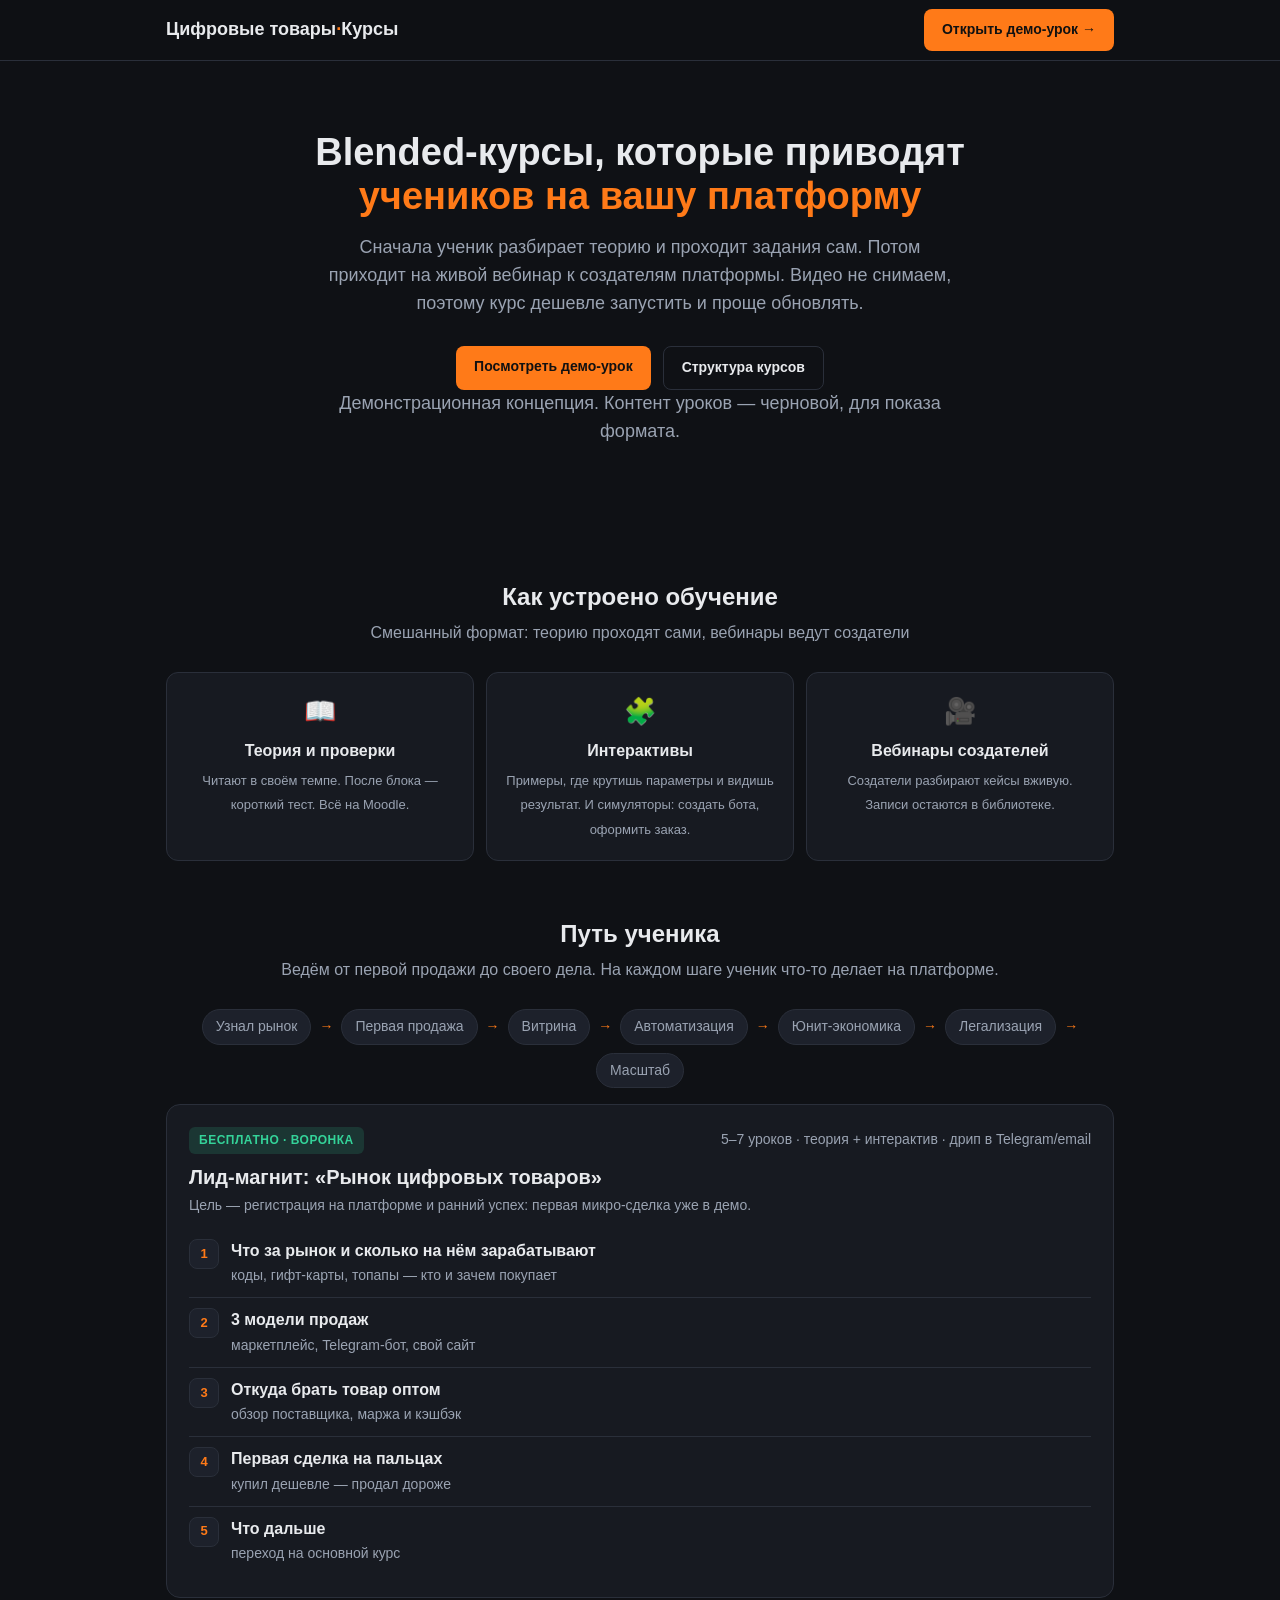
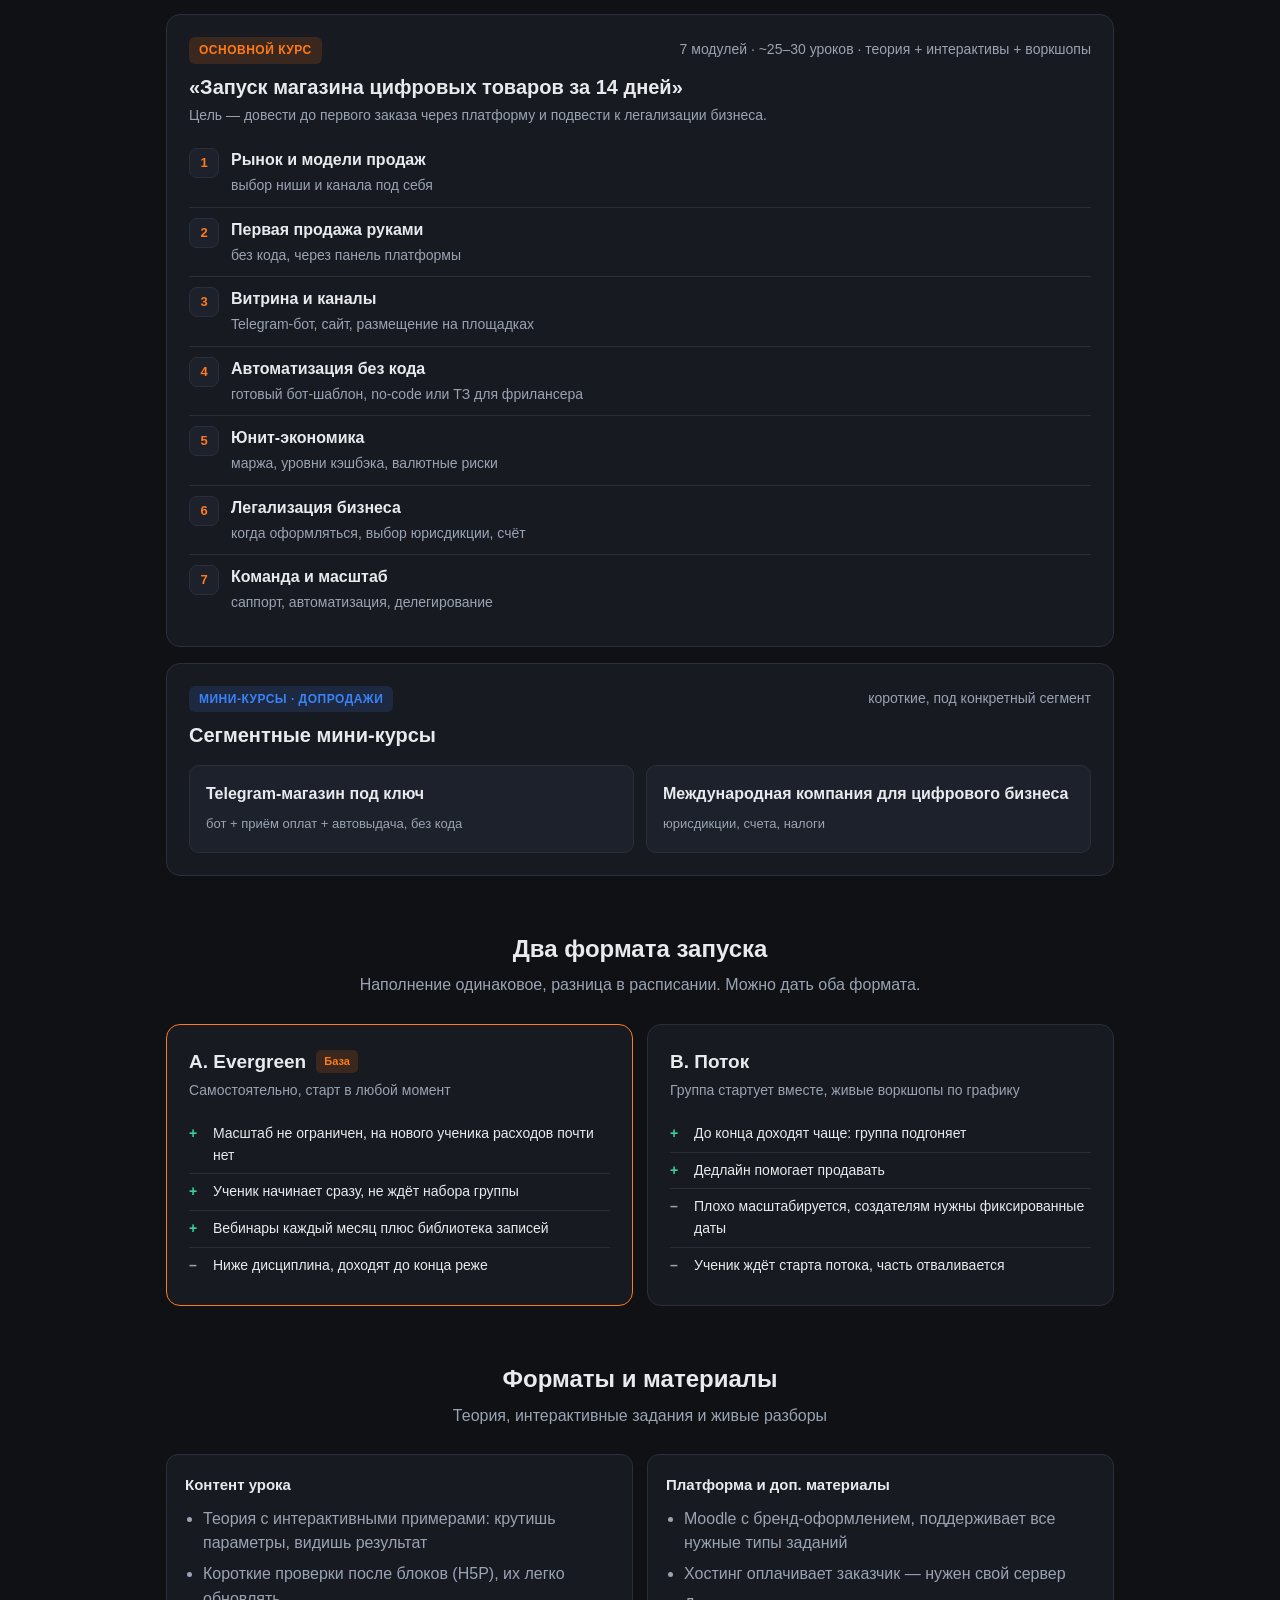
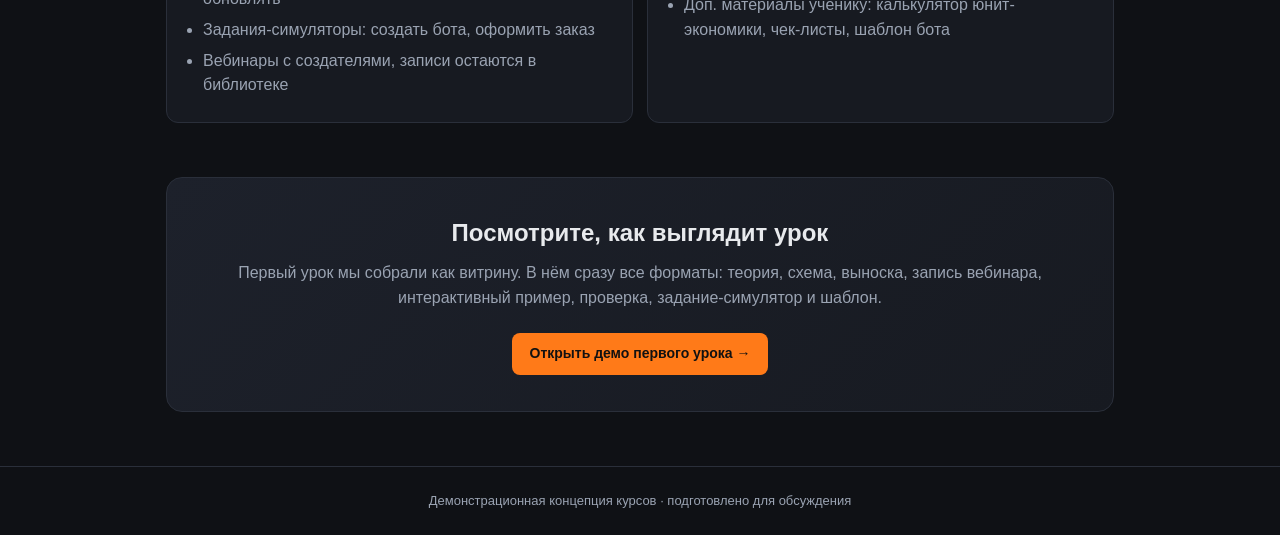
==== index.html @ 1af7d02c "Правки лендинга: вебинары мн.ч., Moodle бренд+типы заданий+хостинг, доп. материалы Co-Authored-By: C" ====
<!DOCTYPE html>
<html lang="ru">
<head>
<meta charset="UTF-8">
<meta name="viewport" content="width=device-width, initial-scale=1.0">
<title>Курсы по продаже цифровых товаров — концепция</title>
<style>
  :root{
    --bg:#0f1115; --card:#171a21; --card2:#1d212b; --line:#2a2f3a;
    --txt:#e8eaed; --muted:#9aa3b2; --accent:#ff7a18; --accent2:#3b82f6; --ok:#34d399;
  }
  *{box-sizing:border-box}
  body{margin:0;background:var(--bg);color:var(--txt);
    font:16px/1.55 -apple-system,Segoe UI,Roboto,Arial,sans-serif}
  a{color:inherit;text-decoration:none}
  .wrap{max-width:980px;margin:0 auto;padding:0 16px}

  header{position:sticky;top:0;background:rgba(15,17,21,.85);backdrop-filter:blur(8px);
    border-bottom:1px solid var(--line);z-index:10}
  .nav{display:flex;align-items:center;justify-content:space-between;height:60px}
  .logo{font-weight:800;font-size:18px}
  .logo b{color:var(--accent)}
  .btn{background:var(--accent);color:#111;font-weight:700;padding:10px 18px;border-radius:8px;
    font-size:14px;display:inline-block;transition:.15s;cursor:pointer;border:none}
  .btn:hover{filter:brightness(1.08)}
  .btn-ghost{background:transparent;border:1px solid var(--line);color:var(--txt)}

  .hero{padding:70px 0 50px;text-align:center}
  .hero h1{font-size:38px;line-height:1.15;margin:0 0 16px}
  .hero h1 span{color:var(--accent)}
  .hero p{color:var(--muted);font-size:18px;max-width:640px;margin:0 auto 28px}
  .hero .cta{display:flex;gap:12px;justify-content:center;flex-wrap:wrap}
  .demo-note{margin-top:18px;color:var(--muted);font-size:13px}

  h2{font-size:24px;margin:54px 0 6px;text-align:center}
  .sub{color:var(--muted);text-align:center;margin:0 0 26px}

  .blended{display:grid;grid-template-columns:repeat(3,1fr);gap:12px;margin-top:10px}
  .bstep{background:var(--card);border:1px solid var(--line);border-radius:12px;padding:18px;text-align:center}
  .bstep .ic{font-size:26px}
  .bstep b{display:block;margin:8px 0 4px}
  .bstep span{color:var(--muted);font-size:13px}
  .bstep .ar{color:var(--accent);font-size:20px}

  .flow{display:flex;flex-wrap:wrap;gap:8px;align-items:center;justify-content:center;color:var(--muted);font-size:14px;margin-bottom:8px}
  .flow span{background:var(--card2);border:1px solid var(--line);border-radius:20px;padding:6px 13px}
  .flow .arr{background:none;border:none;color:var(--accent);padding:0}

  .lvl{background:var(--card);border:1px solid var(--line);border-radius:14px;padding:22px;margin:16px 0}
  .lvl-head{display:flex;flex-wrap:wrap;gap:10px;align-items:baseline;justify-content:space-between}
  .tag{font-size:12px;font-weight:700;letter-spacing:.5px;text-transform:uppercase;padding:4px 10px;border-radius:6px}
  .t-free{background:rgba(52,211,153,.15);color:var(--ok)}
  .t-core{background:rgba(255,122,24,.15);color:var(--accent)}
  .t-seg{background:rgba(59,130,246,.15);color:var(--accent2)}
  .lvl h3{margin:8px 0 2px;font-size:20px}
  .goal{color:var(--muted);font-size:14px;margin:0}
  ol.mods{margin:12px 0 0;padding-left:0;counter-reset:m;list-style:none}
  ol.mods li{counter-increment:m;position:relative;padding:10px 0 10px 42px;border-top:1px solid var(--line)}
  ol.mods li:first-child{border-top:none}
  ol.mods li::before{content:counter(m);position:absolute;left:0;top:10px;width:28px;height:28px;border-radius:8px;
    background:var(--card2);border:1px solid var(--line);display:flex;align-items:center;justify-content:center;
    font-size:13px;font-weight:700;color:var(--accent)}
  .mtitle{font-weight:600}
  .mnote{color:var(--muted);font-size:14px;display:block;margin-top:2px}
  .seg-grid{display:grid;grid-template-columns:repeat(auto-fit,minmax(240px,1fr));gap:12px;margin-top:14px}
  .seg{background:var(--card2);border:1px solid var(--line);border-radius:10px;padding:16px}
  .seg b{display:block;margin-bottom:4px}
  .seg span{color:var(--muted);font-size:13px}

  /* programs A/B */
  .progs{display:grid;grid-template-columns:1fr 1fr;gap:14px}
  .prog-card{background:var(--card);border:1px solid var(--line);border-radius:14px;padding:22px}
  .prog-card.reco{border-color:var(--accent)}
  .prog-card .ph{display:flex;align-items:center;gap:10px;margin-bottom:4px}
  .prog-card h3{margin:0;font-size:19px}
  .reco-badge{font-size:11px;font-weight:700;background:rgba(255,122,24,.15);color:var(--accent);padding:3px 8px;border-radius:5px}
  .prog-card .tagline{color:var(--muted);font-size:14px;margin:2px 0 14px}
  .pl{margin:0;padding:0;list-style:none}
  .pl li{padding:7px 0 7px 24px;position:relative;font-size:14px;border-top:1px solid var(--line)}
  .pl li:first-child{border-top:none}
  .pl li.plus::before{content:"+";position:absolute;left:0;color:var(--ok);font-weight:700}
  .pl li.minus::before{content:"–";position:absolute;left:0;color:var(--muted);font-weight:700}

  .two{display:grid;grid-template-columns:1fr 1fr;gap:14px;margin-top:6px}
  .box{background:var(--card);border:1px solid var(--line);border-radius:12px;padding:18px}
  .box h4{margin:0 0 10px;font-size:15px}
  .box ul{margin:0;padding-left:18px;color:var(--muted)}
  .box li{margin:6px 0}

  .cta-band{background:linear-gradient(135deg,#1d212b,#171a21);border:1px solid var(--line);
    border-radius:16px;padding:36px;text-align:center;margin:54px 0}
  .cta-band h2{margin:0 0 10px}
  .cta-band p{color:var(--muted);margin:0 0 22px}

  footer{border-top:1px solid var(--line);color:var(--muted);font-size:13px;text-align:center;padding:24px 0;margin-top:40px}
  @media(max-width:680px){.two,.progs,.blended{grid-template-columns:1fr}.hero h1{font-size:30px}}
</style>
</head>
<body>

<header>
  <div class="wrap nav">
    <div class="logo">Цифровые товары<b>·</b>Курсы</div>
    <a class="btn" href="course.html">Открыть демо-урок →</a>
  </div>
</header>

<div class="wrap">

  <section class="hero">
    <h1>Blended-курсы, которые приводят<br><span>учеников на вашу платформу</span></h1>
    <p>Сначала ученик разбирает теорию и проходит задания сам. Потом приходит на живой вебинар
       к создателям платформы. Видео не снимаем, поэтому курс дешевле запустить и проще обновлять.</p>
    <div class="cta">
      <a class="btn" href="course.html">Посмотреть демо-урок</a>
      <a class="btn btn-ghost" href="#structure">Структура курсов</a>
    </div>
    <p class="demo-note">Демонстрационная концепция. Контент уроков — черновой, для показа формата.</p>
  </section>

  <h2>Как устроено обучение</h2>
  <p class="sub">Смешанный формат: теорию проходят сами, вебинары ведут создатели</p>
  <div class="blended">
    <div class="bstep"><div class="ic">📖</div><b>Теория и проверки</b><span>Читают в своём темпе. После блока — короткий тест. Всё на Moodle.</span></div>
    <div class="bstep"><div class="ic">🧩</div><b>Интерактивы</b><span>Примеры, где крутишь параметры и видишь результат. И симуляторы: создать бота, оформить заказ.</span></div>
    <div class="bstep"><div class="ic">🎥</div><b>Вебинары создателей</b><span>Создатели разбирают кейсы вживую. Записи остаются в библиотеке.</span></div>
  </div>

  <h2 id="structure">Путь ученика</h2>
  <p class="sub">Ведём от первой продажи до своего дела. На каждом шаге ученик что-то делает на платформе.</p>
  <div class="flow">
    <span>Узнал рынок</span><span class="arr">→</span>
    <span>Первая продажа</span><span class="arr">→</span>
    <span>Витрина</span><span class="arr">→</span>
    <span>Автоматизация</span><span class="arr">→</span>
    <span>Юнит-экономика</span><span class="arr">→</span>
    <span>Легализация</span><span class="arr">→</span>
    <span>Масштаб</span>
  </div>

  <!-- LEVEL 0 -->
  <div class="lvl">
    <div class="lvl-head">
      <span class="tag t-free">Бесплатно · воронка</span>
      <span class="goal">5–7 уроков · теория + интерактив · дрип в Telegram/email</span>
    </div>
    <h3>Лид-магнит: «Рынок цифровых товаров»</h3>
    <p class="goal">Цель — регистрация на платформе и ранний успех: первая микро-сделка уже в демо.</p>
    <ol class="mods">
      <li><span class="mtitle">Что за рынок и сколько на нём зарабатывают</span><span class="mnote">коды, гифт-карты, топапы — кто и зачем покупает</span></li>
      <li><span class="mtitle">3 модели продаж</span><span class="mnote">маркетплейс, Telegram-бот, свой сайт</span></li>
      <li><span class="mtitle">Откуда брать товар оптом</span><span class="mnote">обзор поставщика, маржа и кэшбэк</span></li>
      <li><span class="mtitle">Первая сделка на пальцах</span><span class="mnote">купил дешевле — продал дороже</span></li>
      <li><span class="mtitle">Что дальше</span><span class="mnote">переход на основной курс</span></li>
    </ol>
  </div>

  <!-- LEVEL 1 -->
  <div class="lvl">
    <div class="lvl-head">
      <span class="tag t-core">Основной курс</span>
      <span class="goal">7 модулей · ~25–30 уроков · теория + интерактивы + воркшопы</span>
    </div>
    <h3>«Запуск магазина цифровых товаров за 14 дней»</h3>
    <p class="goal">Цель — довести до первого заказа через платформу и подвести к легализации бизнеса.</p>
    <ol class="mods">
      <li><span class="mtitle">Рынок и модели продаж</span><span class="mnote">выбор ниши и канала под себя</span></li>
      <li><span class="mtitle">Первая продажа руками</span><span class="mnote">без кода, через панель платформы</span></li>
      <li><span class="mtitle">Витрина и каналы</span><span class="mnote">Telegram-бот, сайт, размещение на площадках</span></li>
      <li><span class="mtitle">Автоматизация без кода</span><span class="mnote">готовый бот-шаблон, no-code или ТЗ для фрилансера</span></li>
      <li><span class="mtitle">Юнит-экономика</span><span class="mnote">маржа, уровни кэшбэка, валютные риски</span></li>
      <li><span class="mtitle">Легализация бизнеса</span><span class="mnote">когда оформляться, выбор юрисдикции, счёт</span></li>
      <li><span class="mtitle">Команда и масштаб</span><span class="mnote">саппорт, автоматизация, делегирование</span></li>
    </ol>
  </div>

  <!-- LEVEL 2 -->
  <div class="lvl">
    <div class="lvl-head">
      <span class="tag t-seg">Мини-курсы · допродажи</span>
      <span class="goal">короткие, под конкретный сегмент</span>
    </div>
    <h3>Сегментные мини-курсы</h3>
    <div class="seg-grid">
      <div class="seg"><b>Telegram-магазин под ключ</b><span>бот + приём оплат + автовыдача, без кода</span></div>
      <div class="seg"><b>Международная компания для цифрового бизнеса</b><span>юрисдикции, счета, налоги</span></div>
    </div>
  </div>

  <!-- PROGRAMS A/B -->
  <h2>Два формата запуска</h2>
  <p class="sub">Наполнение одинаковое, разница в расписании. Можно дать оба формата.</p>
  <div class="progs">
    <div class="prog-card reco">
      <div class="ph"><h3>A. Evergreen</h3><span class="reco-badge">База</span></div>
      <p class="tagline">Самостоятельно, старт в любой момент</p>
      <ul class="pl">
        <li class="plus">Масштаб не ограничен, на нового ученика расходов почти нет</li>
        <li class="plus">Ученик начинает сразу, не ждёт набора группы</li>
        <li class="plus">Вебинары каждый месяц плюс библиотека записей</li>
        <li class="minus">Ниже дисциплина, доходят до конца реже</li>
      </ul>
    </div>
    <div class="prog-card">
      <div class="ph"><h3>B. Поток</h3></div>
      <p class="tagline">Группа стартует вместе, живые воркшопы по графику</p>
      <ul class="pl">
        <li class="plus">До конца доходят чаще: группа подгоняет</li>
        <li class="plus">Дедлайн помогает продавать</li>
        <li class="minus">Плохо масштабируется, создателям нужны фиксированные даты</li>
        <li class="minus">Ученик ждёт старта потока, часть отваливается</li>
      </ul>
    </div>
  </div>

  <h2>Форматы и материалы</h2>
  <p class="sub">Теория, интерактивные задания и живые разборы</p>
  <div class="two">
    <div class="box">
      <h4>Контент урока</h4>
      <ul>
        <li>Теория с интерактивными примерами: крутишь параметры, видишь результат</li>
        <li>Короткие проверки после блоков (H5P), их легко обновлять</li>
        <li>Задания-симуляторы: создать бота, оформить заказ</li>
        <li>Вебинары с создателями, записи остаются в библиотеке</li>
      </ul>
    </div>
    <div class="box">
      <h4>Платформа и доп. материалы</h4>
      <ul>
        <li>Moodle с бренд-оформлением, поддерживает все нужные типы заданий</li>
        <li>Хостинг оплачивает заказчик — нужен свой сервер</li>
        <li>Доп. материалы ученику: калькулятор юнит-экономики, чек-листы, шаблон бота</li>
      </ul>
    </div>
  </div>

  <div class="cta-band">
    <h2>Посмотрите, как выглядит урок</h2>
    <p>Первый урок мы собрали как витрину. В нём сразу все форматы: теория, схема, выноска,
       запись вебинара, интерактивный пример, проверка, задание-симулятор и шаблон.</p>
    <a class="btn" href="course.html">Открыть демо первого урока →</a>
  </div>

</div>

<footer>
  Демонстрационная концепция курсов · подготовлено для обсуждения
</footer>

</body>
</html>
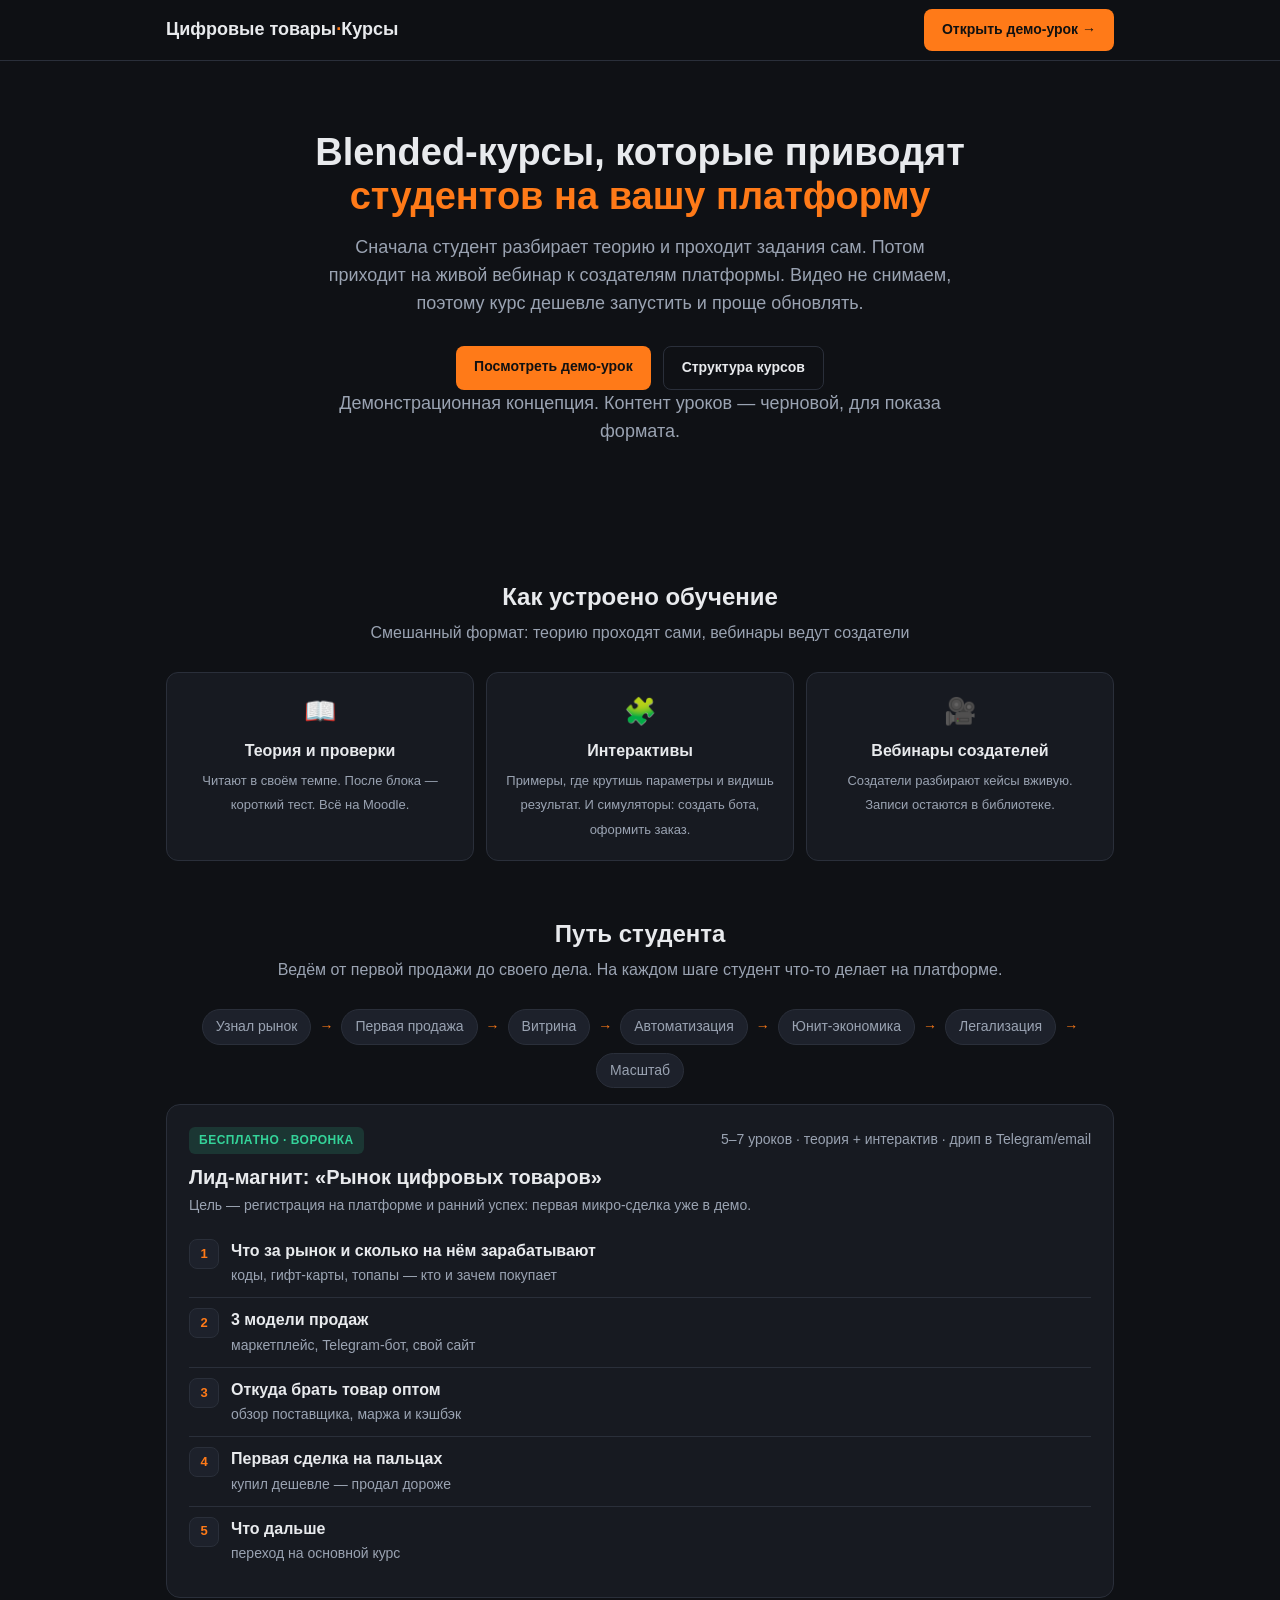
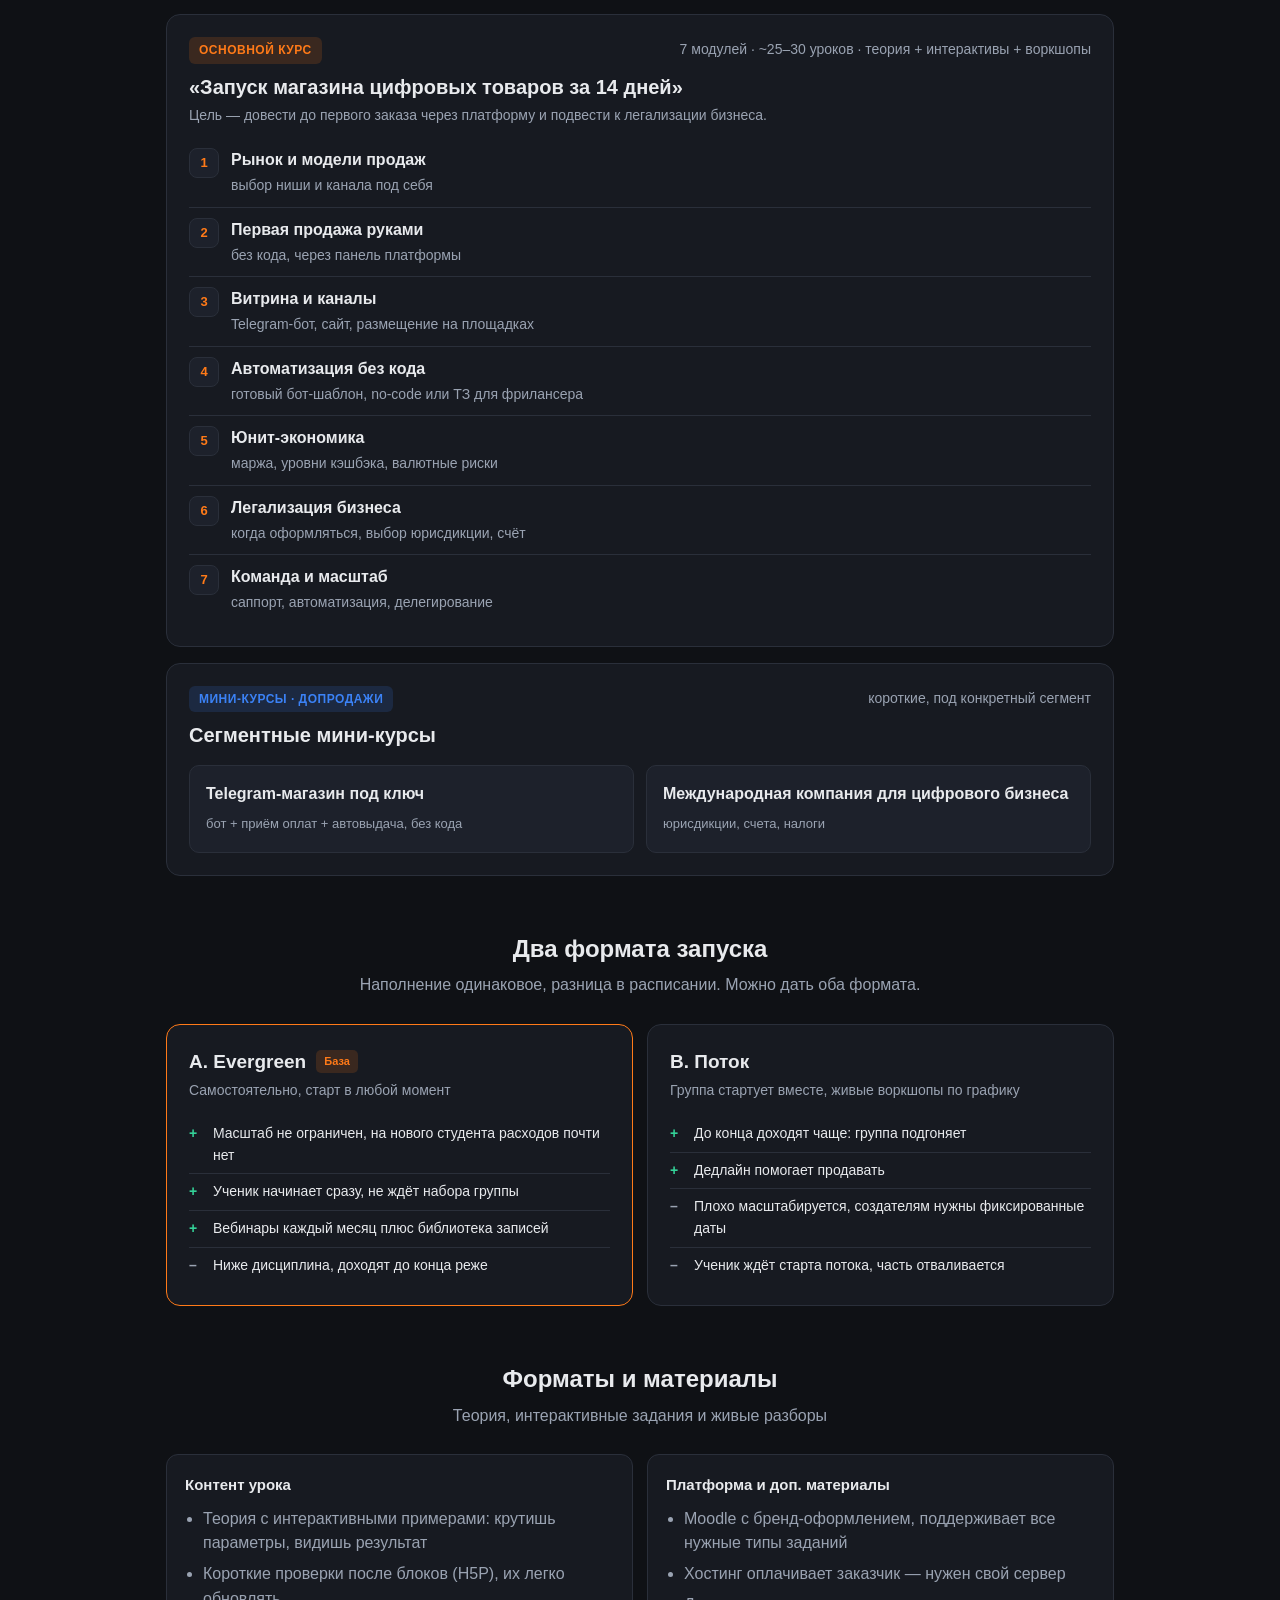
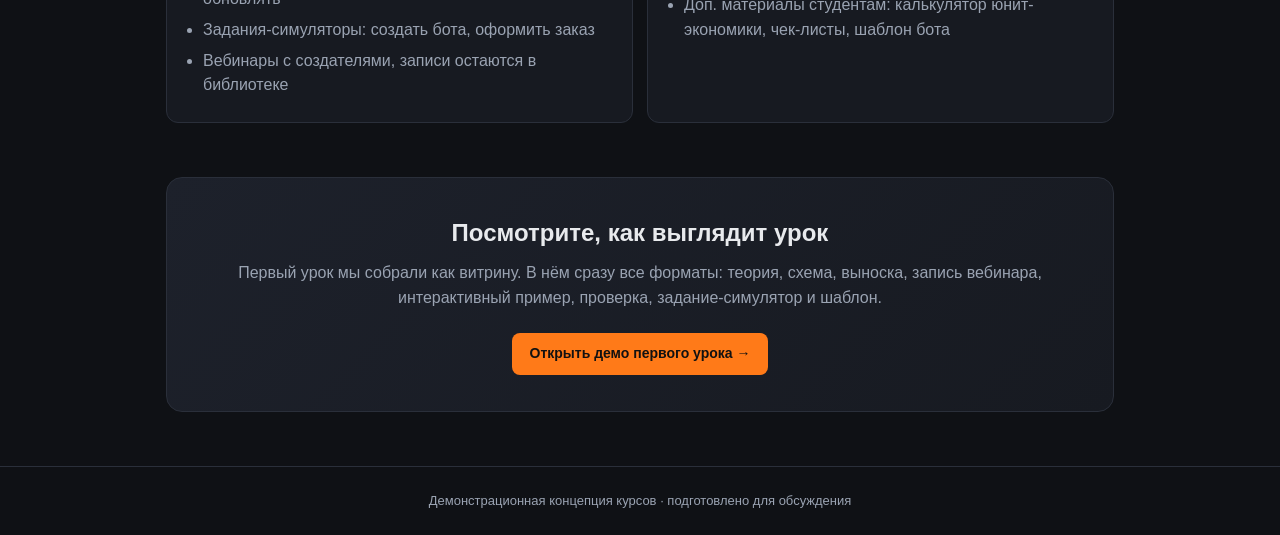
==== commit 2164f006: "Заменил ученик на студент во всех текстах демо Co-Authored-By: Claude Fable 5 <noreply@anthropic.com" ====
--- a/index.html
+++ b/index.html
@@ -108,8 +108,8 @@
 <div class="wrap">
 
   <section class="hero">
-    <h1>Blended-курсы, которые приводят<br><span>учеников на вашу платформу</span></h1>
-    <p>Сначала ученик разбирает теорию и проходит задания сам. Потом приходит на живой вебинар
+    <h1>Blended-курсы, которые приводят<br><span>студентов на вашу платформу</span></h1>
+    <p>Сначала студент разбирает теорию и проходит задания сам. Потом приходит на живой вебинар
        к создателям платформы. Видео не снимаем, поэтому курс дешевле запустить и проще обновлять.</p>
     <div class="cta">
       <a class="btn" href="course.html">Посмотреть демо-урок</a>
@@ -126,8 +126,8 @@
     <div class="bstep"><div class="ic">🎥</div><b>Вебинары создателей</b><span>Создатели разбирают кейсы вживую. Записи остаются в библиотеке.</span></div>
   </div>
 
-  <h2 id="structure">Путь ученика</h2>
-  <p class="sub">Ведём от первой продажи до своего дела. На каждом шаге ученик что-то делает на платформе.</p>
+  <h2 id="structure">Путь студента</h2>
+  <p class="sub">Ведём от первой продажи до своего дела. На каждом шаге студент что-то делает на платформе.</p>
   <div class="flow">
     <span>Узнал рынок</span><span class="arr">→</span>
     <span>Первая продажа</span><span class="arr">→</span>
@@ -195,7 +195,7 @@
       <div class="ph"><h3>A. Evergreen</h3><span class="reco-badge">База</span></div>
       <p class="tagline">Самостоятельно, старт в любой момент</p>
       <ul class="pl">
-        <li class="plus">Масштаб не ограничен, на нового ученика расходов почти нет</li>
+        <li class="plus">Масштаб не ограничен, на нового студента расходов почти нет</li>
         <li class="plus">Ученик начинает сразу, не ждёт набора группы</li>
         <li class="plus">Вебинары каждый месяц плюс библиотека записей</li>
         <li class="minus">Ниже дисциплина, доходят до конца реже</li>
@@ -230,7 +230,7 @@
       <ul>
         <li>Moodle с бренд-оформлением, поддерживает все нужные типы заданий</li>
         <li>Хостинг оплачивает заказчик — нужен свой сервер</li>
-        <li>Доп. материалы ученику: калькулятор юнит-экономики, чек-листы, шаблон бота</li>
+        <li>Доп. материалы студентам: калькулятор юнит-экономики, чек-листы, шаблон бота</li>
       </ul>
     </div>
   </div>
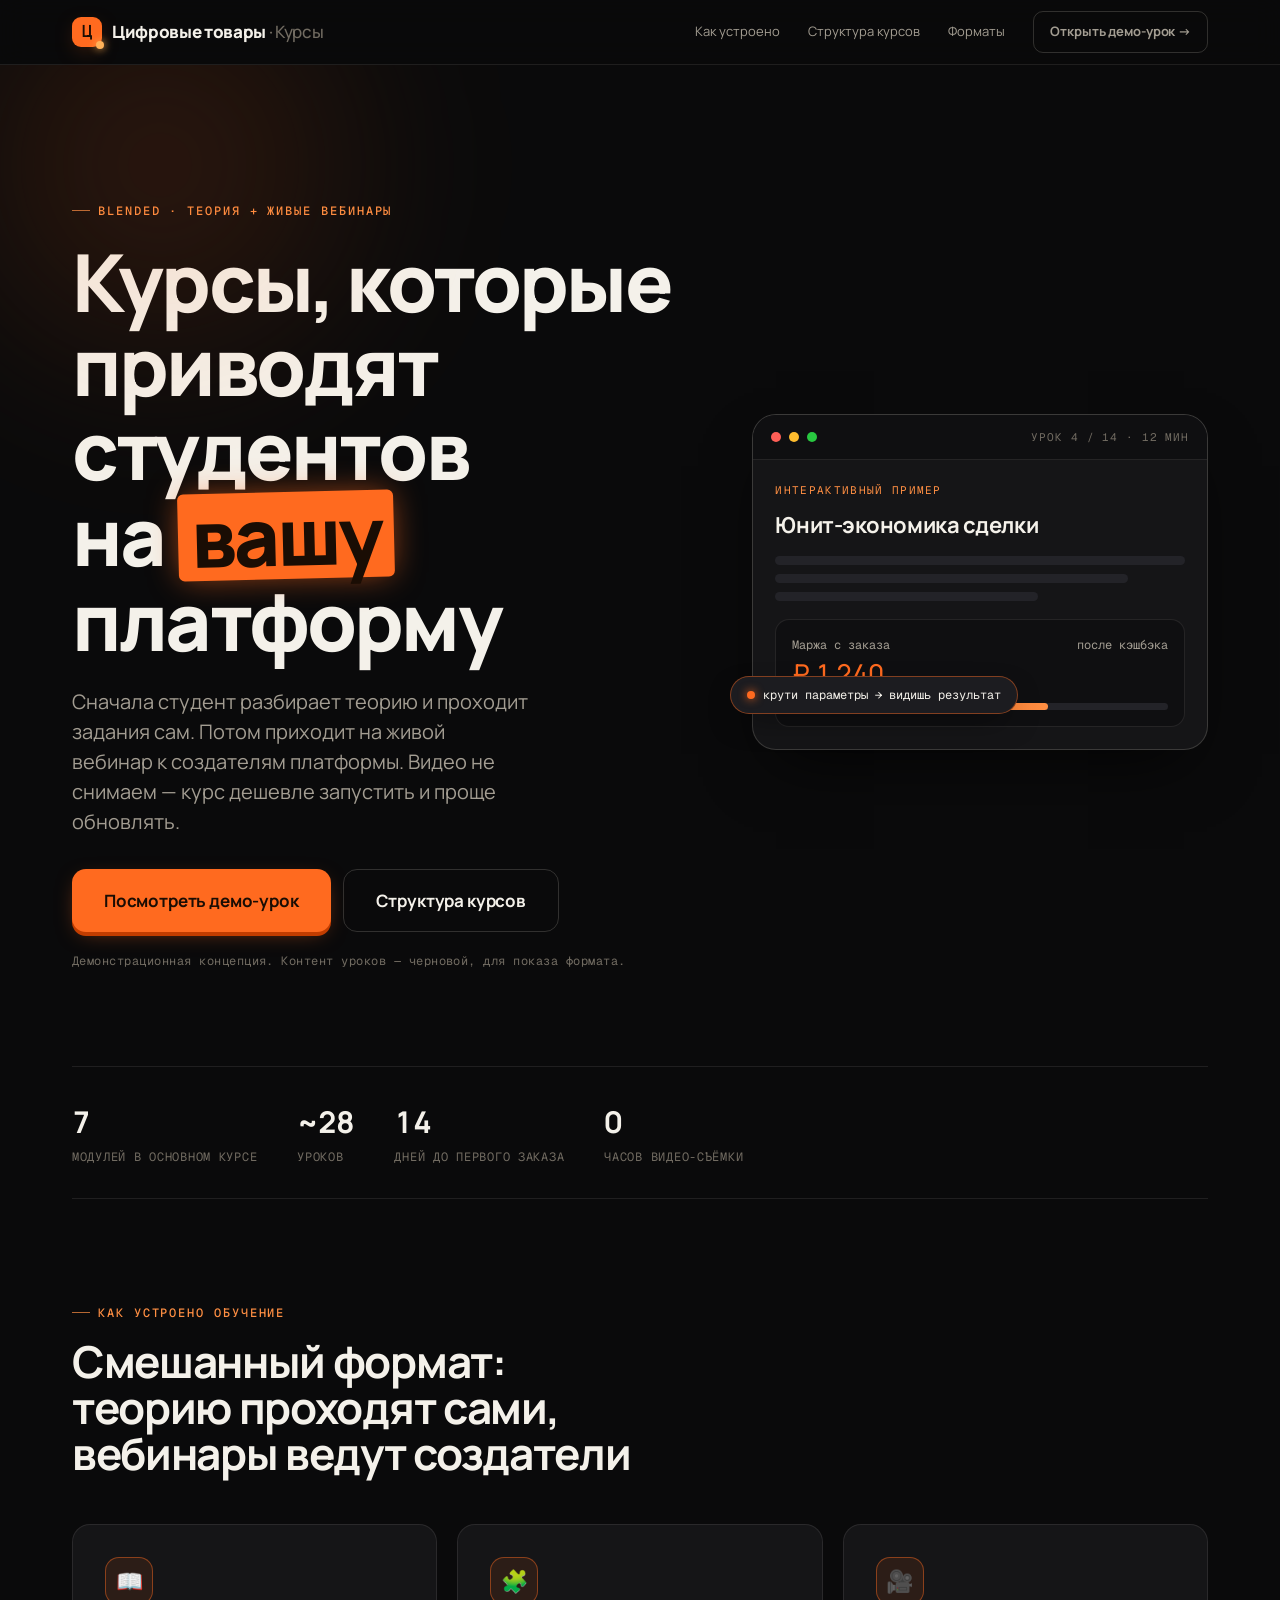
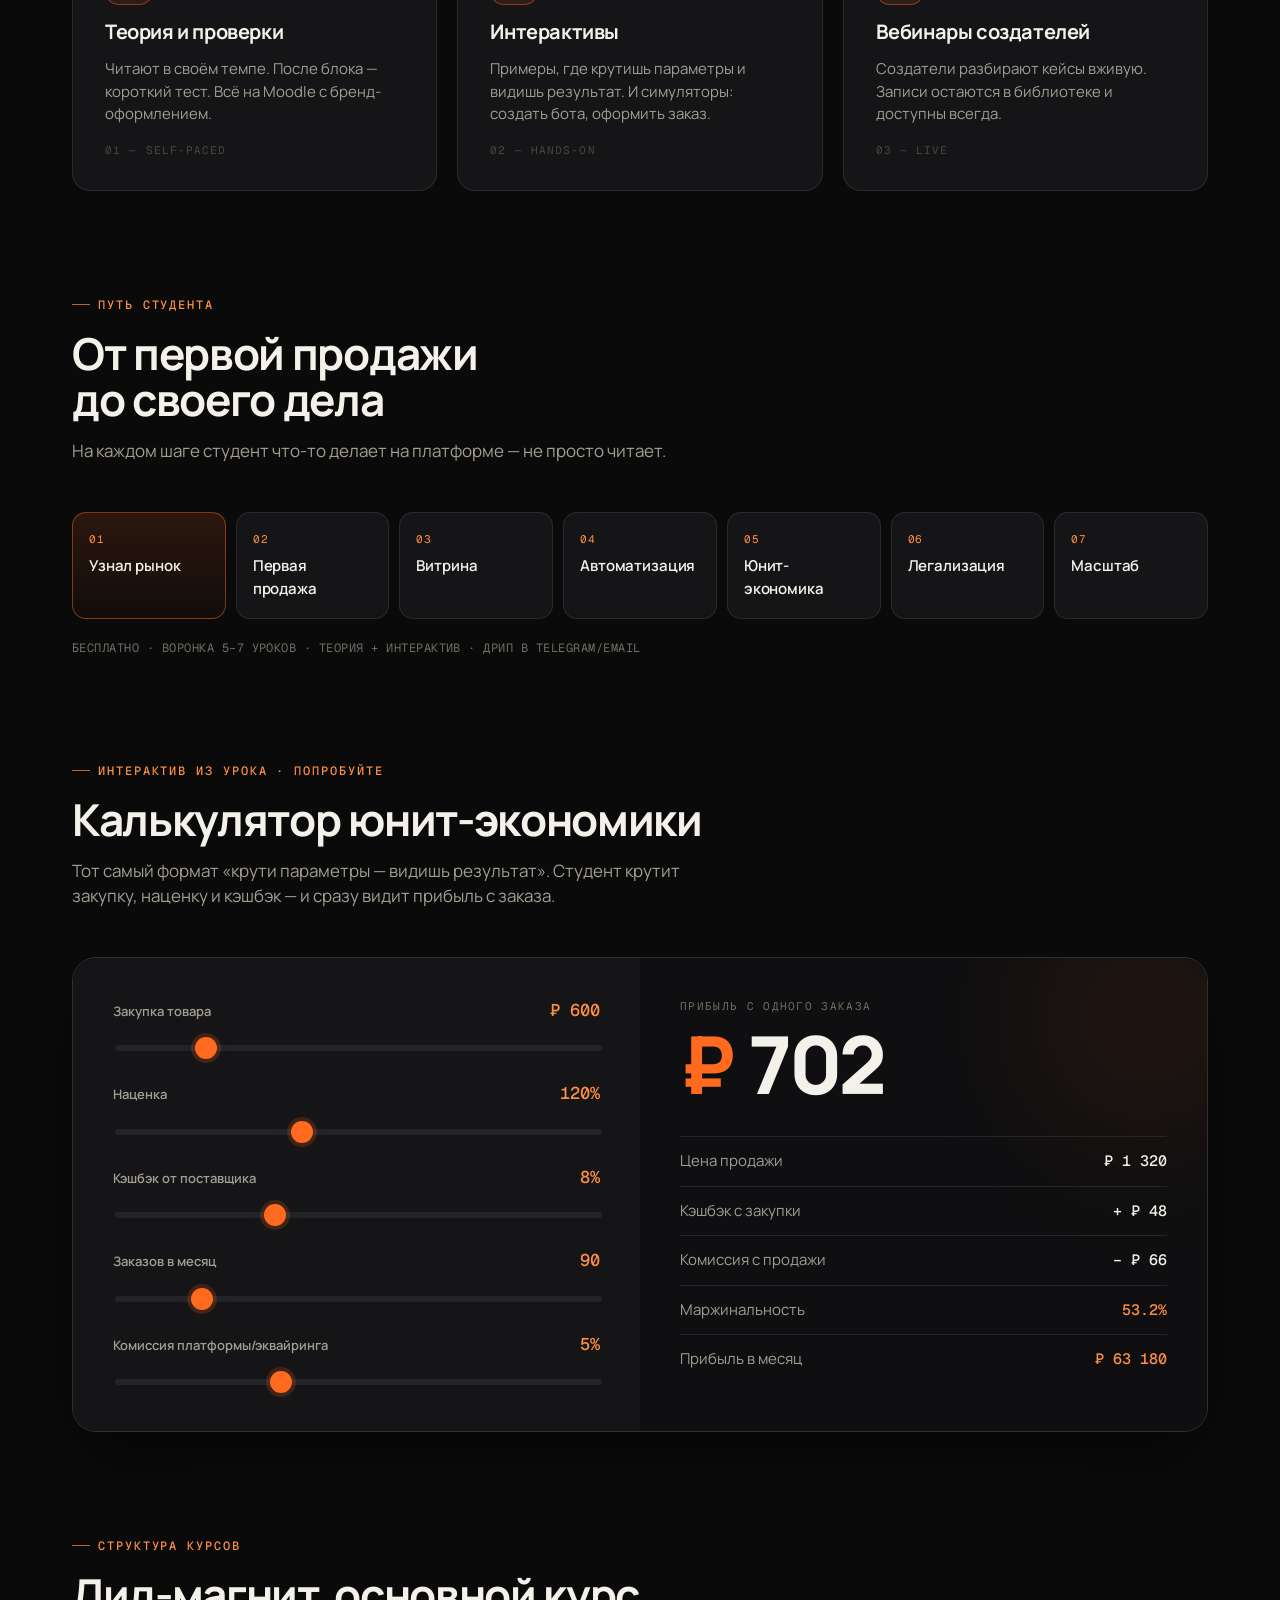
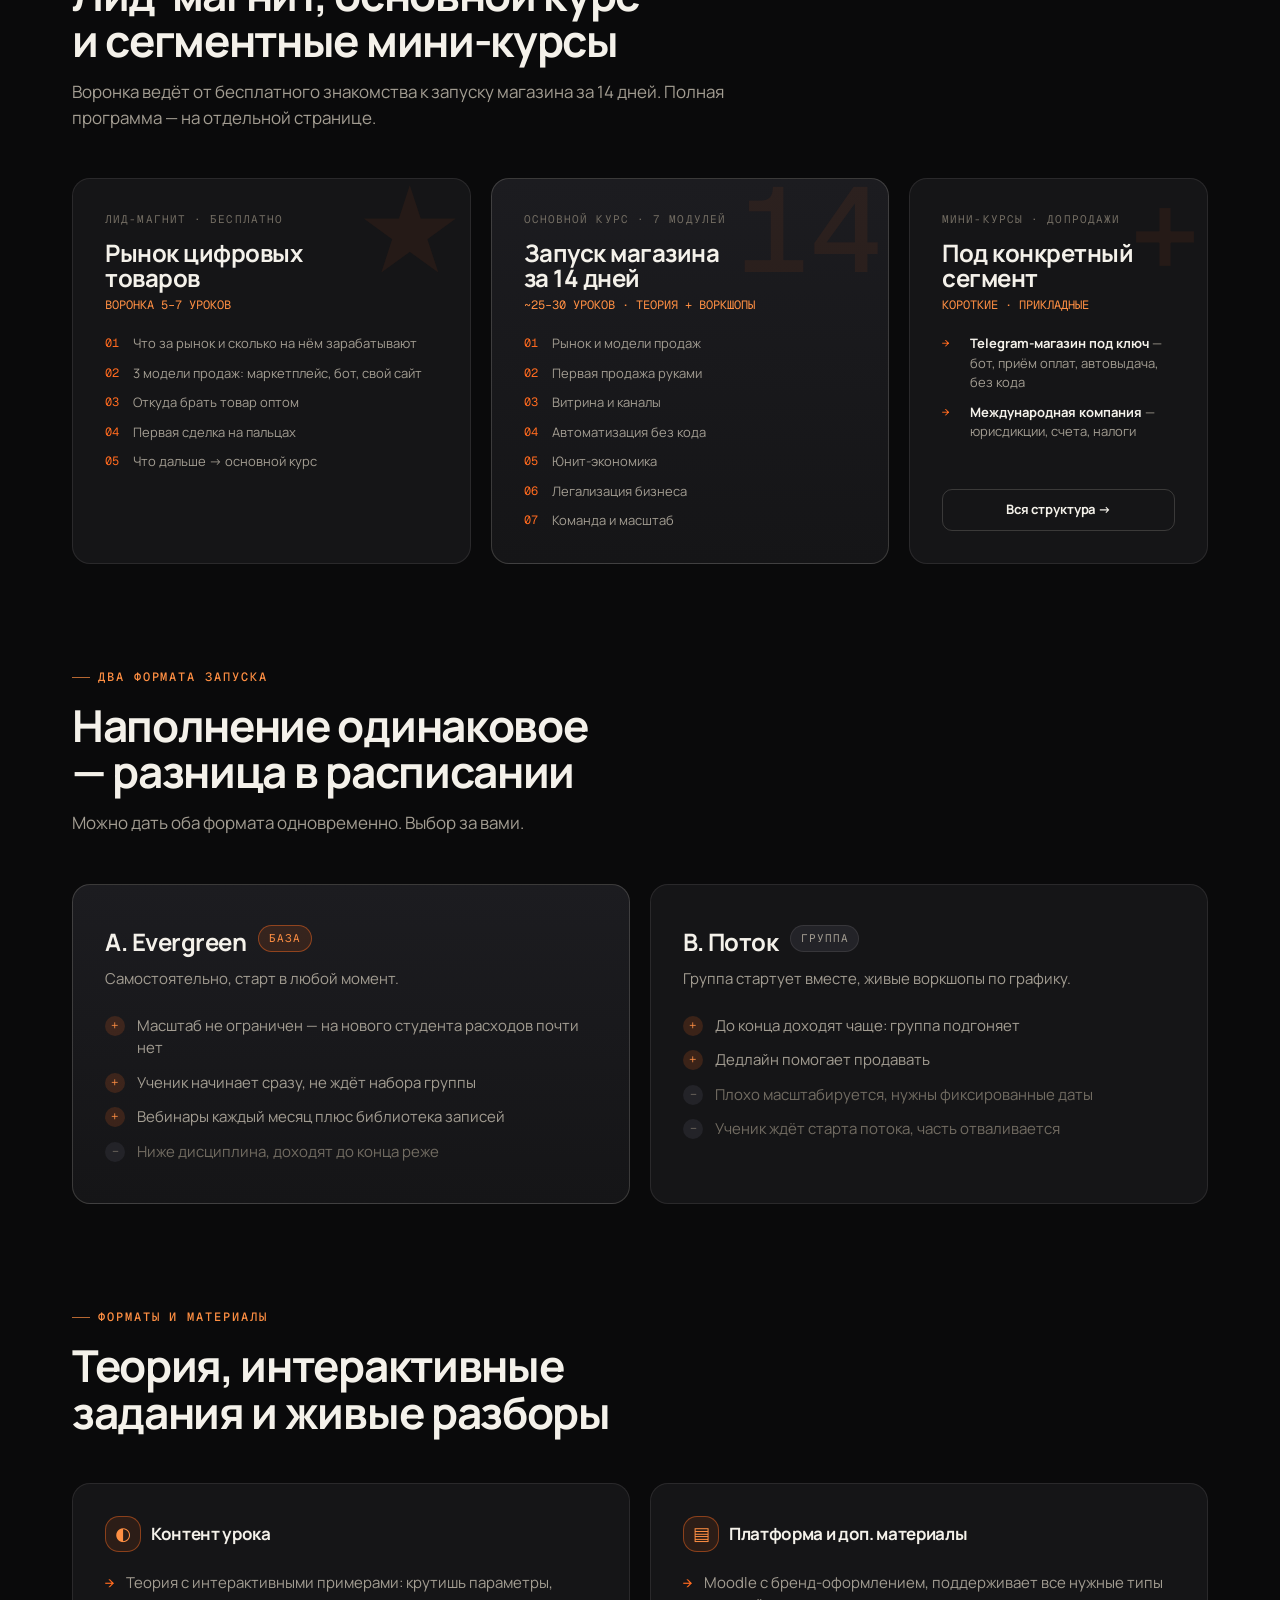
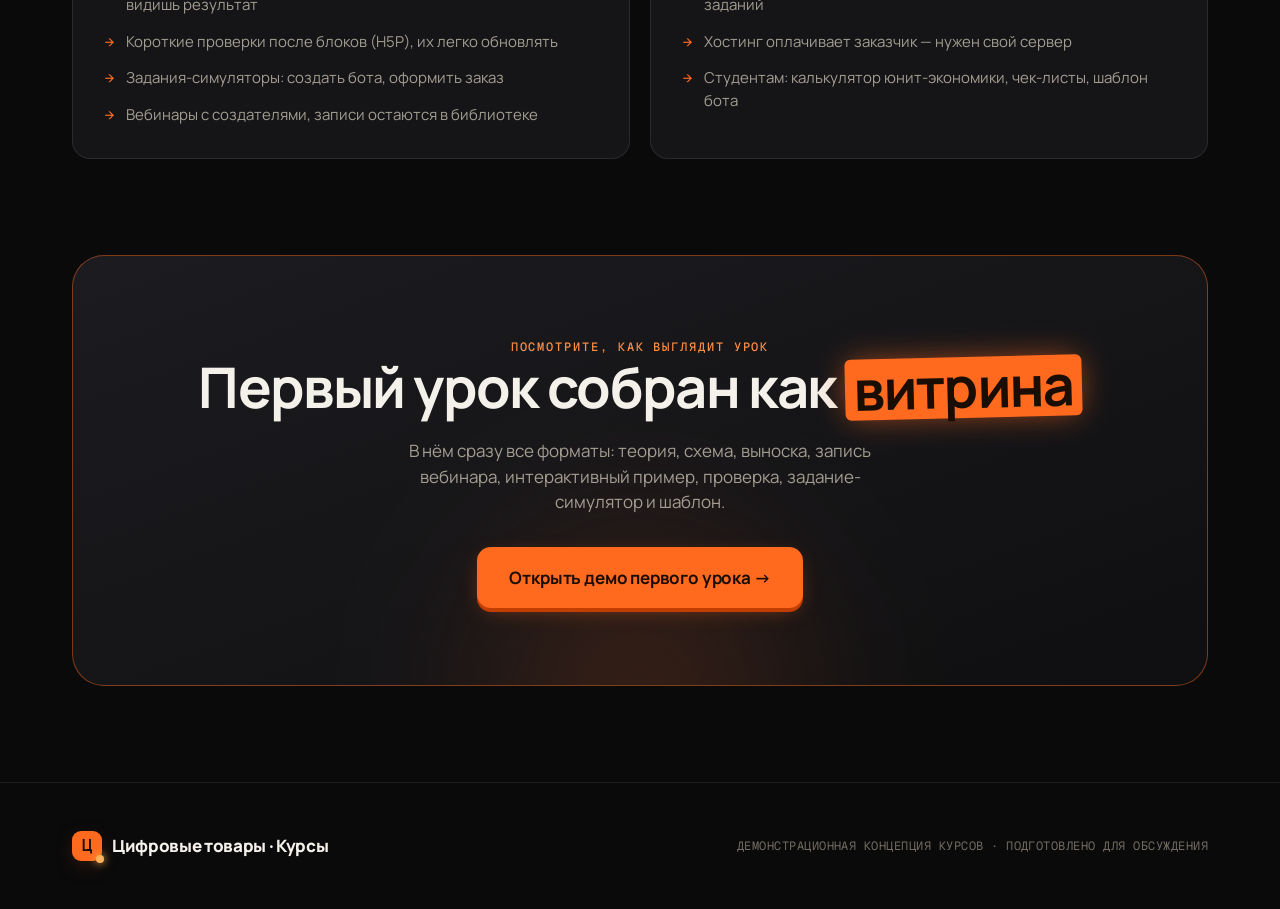
==== commit fa4d5afe: "Применён дизайн-хэндофф OADD: premium dark + orange, theme.css, добавлена structure.html, панель-сим" ====
--- a/index.html
+++ b/index.html
@@ -4,249 +4,532 @@
 <meta charset="UTF-8">
 <meta name="viewport" content="width=device-width, initial-scale=1.0">
 <title>Курсы по продаже цифровых товаров — концепция</title>
+<link rel="preconnect" href="https://fonts.googleapis.com">
+<link rel="preconnect" href="https://fonts.gstatic.com" crossorigin>
+<link href="https://fonts.googleapis.com/css2?family=Manrope:wght@400;500;600;700;800&family=Geist+Mono:wght@400;500&display=swap" rel="stylesheet">
+<link rel="stylesheet" href="theme.css">
 <style>
-  :root{
-    --bg:#0f1115; --card:#171a21; --card2:#1d212b; --line:#2a2f3a;
-    --txt:#e8eaed; --muted:#9aa3b2; --accent:#ff7a18; --accent2:#3b82f6; --ok:#34d399;
-  }
-  *{box-sizing:border-box}
-  body{margin:0;background:var(--bg);color:var(--txt);
-    font:16px/1.55 -apple-system,Segoe UI,Roboto,Arial,sans-serif}
-  a{color:inherit;text-decoration:none}
-  .wrap{max-width:980px;margin:0 auto;padding:0 16px}
-
-  header{position:sticky;top:0;background:rgba(15,17,21,.85);backdrop-filter:blur(8px);
-    border-bottom:1px solid var(--line);z-index:10}
-  .nav{display:flex;align-items:center;justify-content:space-between;height:60px}
-  .logo{font-weight:800;font-size:18px}
-  .logo b{color:var(--accent)}
-  .btn{background:var(--accent);color:#111;font-weight:700;padding:10px 18px;border-radius:8px;
-    font-size:14px;display:inline-block;transition:.15s;cursor:pointer;border:none}
-  .btn:hover{filter:brightness(1.08)}
-  .btn-ghost{background:transparent;border:1px solid var(--line);color:var(--txt)}
-
-  .hero{padding:70px 0 50px;text-align:center}
-  .hero h1{font-size:38px;line-height:1.15;margin:0 0 16px}
-  .hero h1 span{color:var(--accent)}
-  .hero p{color:var(--muted);font-size:18px;max-width:640px;margin:0 auto 28px}
-  .hero .cta{display:flex;gap:12px;justify-content:center;flex-wrap:wrap}
-  .demo-note{margin-top:18px;color:var(--muted);font-size:13px}
-
-  h2{font-size:24px;margin:54px 0 6px;text-align:center}
-  .sub{color:var(--muted);text-align:center;margin:0 0 26px}
-
-  .blended{display:grid;grid-template-columns:repeat(3,1fr);gap:12px;margin-top:10px}
-  .bstep{background:var(--card);border:1px solid var(--line);border-radius:12px;padding:18px;text-align:center}
-  .bstep .ic{font-size:26px}
-  .bstep b{display:block;margin:8px 0 4px}
-  .bstep span{color:var(--muted);font-size:13px}
-  .bstep .ar{color:var(--accent);font-size:20px}
-
-  .flow{display:flex;flex-wrap:wrap;gap:8px;align-items:center;justify-content:center;color:var(--muted);font-size:14px;margin-bottom:8px}
-  .flow span{background:var(--card2);border:1px solid var(--line);border-radius:20px;padding:6px 13px}
-  .flow .arr{background:none;border:none;color:var(--accent);padding:0}
-
-  .lvl{background:var(--card);border:1px solid var(--line);border-radius:14px;padding:22px;margin:16px 0}
-  .lvl-head{display:flex;flex-wrap:wrap;gap:10px;align-items:baseline;justify-content:space-between}
-  .tag{font-size:12px;font-weight:700;letter-spacing:.5px;text-transform:uppercase;padding:4px 10px;border-radius:6px}
-  .t-free{background:rgba(52,211,153,.15);color:var(--ok)}
-  .t-core{background:rgba(255,122,24,.15);color:var(--accent)}
-  .t-seg{background:rgba(59,130,246,.15);color:var(--accent2)}
-  .lvl h3{margin:8px 0 2px;font-size:20px}
-  .goal{color:var(--muted);font-size:14px;margin:0}
-  ol.mods{margin:12px 0 0;padding-left:0;counter-reset:m;list-style:none}
-  ol.mods li{counter-increment:m;position:relative;padding:10px 0 10px 42px;border-top:1px solid var(--line)}
-  ol.mods li:first-child{border-top:none}
-  ol.mods li::before{content:counter(m);position:absolute;left:0;top:10px;width:28px;height:28px;border-radius:8px;
-    background:var(--card2);border:1px solid var(--line);display:flex;align-items:center;justify-content:center;
-    font-size:13px;font-weight:700;color:var(--accent)}
-  .mtitle{font-weight:600}
-  .mnote{color:var(--muted);font-size:14px;display:block;margin-top:2px}
-  .seg-grid{display:grid;grid-template-columns:repeat(auto-fit,minmax(240px,1fr));gap:12px;margin-top:14px}
-  .seg{background:var(--card2);border:1px solid var(--line);border-radius:10px;padding:16px}
-  .seg b{display:block;margin-bottom:4px}
-  .seg span{color:var(--muted);font-size:13px}
-
-  /* programs A/B */
-  .progs{display:grid;grid-template-columns:1fr 1fr;gap:14px}
-  .prog-card{background:var(--card);border:1px solid var(--line);border-radius:14px;padding:22px}
-  .prog-card.reco{border-color:var(--accent)}
-  .prog-card .ph{display:flex;align-items:center;gap:10px;margin-bottom:4px}
-  .prog-card h3{margin:0;font-size:19px}
-  .reco-badge{font-size:11px;font-weight:700;background:rgba(255,122,24,.15);color:var(--accent);padding:3px 8px;border-radius:5px}
-  .prog-card .tagline{color:var(--muted);font-size:14px;margin:2px 0 14px}
-  .pl{margin:0;padding:0;list-style:none}
-  .pl li{padding:7px 0 7px 24px;position:relative;font-size:14px;border-top:1px solid var(--line)}
-  .pl li:first-child{border-top:none}
-  .pl li.plus::before{content:"+";position:absolute;left:0;color:var(--ok);font-weight:700}
-  .pl li.minus::before{content:"–";position:absolute;left:0;color:var(--muted);font-weight:700}
-
-  .two{display:grid;grid-template-columns:1fr 1fr;gap:14px;margin-top:6px}
-  .box{background:var(--card);border:1px solid var(--line);border-radius:12px;padding:18px}
-  .box h4{margin:0 0 10px;font-size:15px}
-  .box ul{margin:0;padding-left:18px;color:var(--muted)}
-  .box li{margin:6px 0}
-
-  .cta-band{background:linear-gradient(135deg,#1d212b,#171a21);border:1px solid var(--line);
-    border-radius:16px;padding:36px;text-align:center;margin:54px 0}
-  .cta-band h2{margin:0 0 10px}
-  .cta-band p{color:var(--muted);margin:0 0 22px}
-
-  footer{border-top:1px solid var(--line);color:var(--muted);font-size:13px;text-align:center;padding:24px 0;margin-top:40px}
-  @media(max-width:680px){.two,.progs,.blended{grid-template-columns:1fr}.hero h1{font-size:30px}}
+/* ---------- page chrome ---------- */
+.nav {
+  position: sticky; top: 0; z-index: 50;
+  backdrop-filter: blur(14px);
+  background: rgba(10,10,11,0.72);
+  border-bottom: 1px solid var(--line);
+}
+.nav-inner { display: flex; align-items: center; justify-content: space-between; height: 64px; }
+.logo { display: flex; align-items: center; gap: 10px; font-weight: 800; letter-spacing: -0.02em; font-size: 17px; }
+.logo-mark {
+  width: 30px; height: 30px; border-radius: 9px;
+  background: var(--orange-500); color: var(--text-on-orange);
+  display: grid; place-items: center; font-family: var(--font-mono); font-weight: 600; font-size: 17px;
+  box-shadow: var(--glow-orange-sm); position: relative;
+}
+.logo-mark::after { content:""; position:absolute; right:-2px; bottom:-2px; width:8px; height:8px; border-radius:50%; background: var(--amber); box-shadow: 0 0 8px var(--amber); }
+.nav-links { display: flex; align-items: center; gap: 28px; }
+.nav-links a { font-size: var(--t-sm); color: var(--text-muted); transition: color var(--fast); }
+.nav-links a:hover { color: var(--text); }
+@media (max-width: 880px){ .nav-links .nav-hide { display: none; } }
+
+/* ---------- hero ---------- */
+.hero { padding: clamp(64px, 11vw, 128px) 0 var(--s-24); overflow: hidden; }
+.hero-grid { display: grid; grid-template-columns: 1.15fr 0.85fr; gap: var(--s-16); align-items: center; }
+@media (max-width: 980px){ .hero-grid { grid-template-columns: 1fr; gap: var(--s-12); } }
+.hero h1 { margin: var(--s-5) 0 var(--s-6); }
+.hero-sub { font-size: clamp(16px, 2vw, var(--t-lg)); color: var(--text-muted); max-width: 38ch; }
+.hero-cta { display: flex; gap: var(--s-3); flex-wrap: wrap; margin-top: var(--s-8); }
+.hero-note { margin-top: var(--s-5); font-family: var(--font-mono); font-size: var(--t-xs); color: var(--text-subtle); letter-spacing: 0.04em; }
+
+/* hero visual — stacked lesson preview */
+.hero-art { position: relative; }
+.preview-card {
+  background: var(--surface); border: 1px solid var(--line-strong); border-radius: var(--radius-xl);
+  box-shadow: var(--shadow-lg); overflow: hidden;
+}
+.preview-top { display: flex; align-items: center; gap: 8px; padding: 14px 18px; border-bottom: 1px solid var(--line); background: var(--bg-2); }
+.dot { width: 10px; height: 10px; border-radius: 50%; }
+.preview-tab { margin-left: auto; font-family: var(--font-mono); font-size: 11px; color: var(--text-subtle); letter-spacing: 0.08em; }
+.preview-body { padding: 22px; }
+.pv-eyebrow { font-family: var(--font-mono); font-size: 11px; letter-spacing: 0.12em; color: var(--orange-400); text-transform: uppercase; }
+.pv-h { font-size: 22px; font-weight: 700; letter-spacing: -0.02em; margin: 10px 0 14px; }
+.pv-line { height: 9px; border-radius: 6px; background: var(--surface-3); margin-bottom: 9px; }
+.pv-mini {
+  margin-top: 18px; padding: 16px; border-radius: var(--radius-md);
+  background: var(--bg-2); border: 1px solid var(--line);
+}
+.pv-mini-row { display: flex; align-items: baseline; justify-content: space-between; font-family: var(--font-mono); font-size: 12px; color: var(--text-muted); }
+.pv-num { font-size: 26px; color: var(--orange-500); font-weight: 500; }
+.pv-bar { height: 7px; background: var(--surface-3); border-radius: 6px; margin-top: 10px; overflow: hidden; }
+.pv-bar > i { display: block; height: 100%; width: 68%; background: linear-gradient(90deg, var(--orange-600), var(--orange-400)); border-radius: 6px; }
+.float-badge {
+  position: absolute; left: -22px; bottom: 36px;
+  background: var(--surface-2); border: 1px solid var(--line-orange); border-radius: var(--radius-pill);
+  padding: 9px 16px; font-family: var(--font-mono); font-size: 12px; color: var(--text);
+  box-shadow: var(--shadow-md); display: flex; align-items: center; gap: 8px;
+}
+.float-badge .pip { width: 8px; height: 8px; border-radius: 50%; background: var(--orange-500); box-shadow: 0 0 10px var(--orange-500); }
+@media (max-width: 980px){ .float-badge { left: 10px; } }
+
+/* ---------- logos / stat strip ---------- */
+.statstrip { display: flex; flex-wrap: wrap; gap: 12px 40px; padding: var(--s-8) 0; border-top: 1px solid var(--line); border-bottom: 1px solid var(--line); }
+.stat { display: flex; flex-direction: column; gap: 4px; }
+.stat b { font-size: 30px; font-weight: 700; letter-spacing: -0.02em; }
+.stat span { font-family: var(--font-mono); font-size: 12px; color: var(--text-subtle); letter-spacing: 0.06em; text-transform: uppercase; }
+
+/* ---------- section heading ---------- */
+.sec-head { max-width: 640px; margin-bottom: var(--s-12); }
+.sec-head h2 { margin: var(--s-4) 0 var(--s-4); }
+.sec-head p { color: var(--text-muted); font-size: var(--t-md); }
+
+/* ---------- how it works ---------- */
+.cards-3 { display: grid; grid-template-columns: repeat(3, 1fr); gap: var(--s-5); }
+@media (max-width: 880px){ .cards-3 { grid-template-columns: 1fr; } }
+.feat { padding: var(--s-8); display: flex; flex-direction: column; gap: var(--s-4); min-height: 240px; }
+.feat h3 { font-size: var(--t-lg); }
+.feat p { color: var(--text-muted); font-size: var(--t-base); }
+.feat .num { margin-top: auto; font-family: var(--font-mono); font-size: 11px; color: var(--text-faint); letter-spacing: 0.1em; }
+
+/* ---------- journey path ---------- */
+.path { display: flex; flex-wrap: wrap; gap: 10px; align-items: stretch; }
+.step {
+  position: relative; flex: 1 1 140px;
+  background: var(--surface); border: 1px solid var(--line); border-radius: var(--radius-md);
+  padding: 18px 16px; transition: border-color var(--base), transform var(--base);
+}
+.step:hover { border-color: var(--line-orange); transform: translateY(-2px); }
+.step .si { font-family: var(--font-mono); font-size: 11px; color: var(--orange-400); letter-spacing: 0.08em; }
+.step .st { margin-top: 8px; font-weight: 600; font-size: var(--t-base); letter-spacing: -0.01em; }
+.step.is-now { background: linear-gradient(180deg, rgba(255,106,31,0.14), rgba(255,106,31,0.03)); border-color: var(--line-orange); }
+.path-note { margin-top: var(--s-5); font-family: var(--font-mono); font-size: var(--t-xs); color: var(--text-subtle); letter-spacing: 0.04em; }
+
+/* ---------- calculator ---------- */
+.calc { display: grid; grid-template-columns: 1fr 1fr; gap: 0; border: 1px solid var(--line-strong); border-radius: var(--radius-xl); overflow: hidden; box-shadow: var(--shadow-lg); }
+@media (max-width: 880px){ .calc { grid-template-columns: 1fr; } }
+.calc-controls { padding: var(--s-10); background: var(--surface); }
+.calc-out { padding: var(--s-10); background: var(--bg-2); position: relative; overflow: hidden; }
+.calc-out .glow-blob { width: 280px; height: 280px; top: -80px; right: -80px; opacity: 0.6; }
+.field { margin-bottom: var(--s-6); }
+.field:last-child { margin-bottom: 0; }
+.field-top { display: flex; justify-content: space-between; align-items: baseline; margin-bottom: 10px; }
+.field-top label { font-size: var(--t-sm); color: var(--text-muted); font-weight: 600; }
+.field-val { font-family: var(--font-mono); font-size: var(--t-md); color: var(--orange-400); font-weight: 500; }
+input[type=range]{ -webkit-appearance: none; appearance: none; width: 100%; height: 6px; border-radius: 999px; background: var(--surface-3); outline: none; }
+input[type=range]::-webkit-slider-thumb{ -webkit-appearance: none; width: 22px; height: 22px; border-radius: 50%; background: var(--orange-500); cursor: pointer; box-shadow: 0 0 0 4px rgba(255,106,31,0.18), var(--glow-orange-sm); transition: transform var(--fast); }
+input[type=range]::-webkit-slider-thumb:hover{ transform: scale(1.12); }
+input[type=range]::-moz-range-thumb{ width: 22px; height: 22px; border: none; border-radius: 50%; background: var(--orange-500); cursor: pointer; box-shadow: 0 0 0 4px rgba(255,106,31,0.18); }
+.calc-out-label { font-family: var(--font-mono); font-size: 11px; letter-spacing: 0.12em; text-transform: uppercase; color: var(--text-subtle); }
+.calc-big { font-size: clamp(48px, 7vw, 80px); font-weight: 800; letter-spacing: -0.04em; line-height: 1; margin: 10px 0 4px; color: var(--text); }
+.calc-big .cur { color: var(--orange-500); }
+.calc-rows { margin-top: var(--s-8); display: flex; flex-direction: column; gap: 0; }
+.calc-row { display: flex; justify-content: space-between; align-items: center; padding: 13px 0; border-top: 1px solid var(--line); font-size: var(--t-base); }
+.calc-row span { color: var(--text-muted); }
+.calc-row b { font-family: var(--font-mono); font-weight: 500; font-variant-numeric: tabular-nums; }
+.calc-row.accent b { color: var(--orange-400); }
+
+/* ---------- programs ---------- */
+.prog-grid { display: grid; grid-template-columns: 1.2fr 1.2fr 0.9fr; gap: var(--s-5); }
+@media (max-width: 980px){ .prog-grid { grid-template-columns: 1fr; } }
+.prog {
+  position: relative; overflow: hidden; padding: var(--s-8);
+  display: flex; flex-direction: column; min-height: 320px;
+}
+.prog .glyph { position: absolute; top: -10px; right: 6px; font-family: var(--font-mono); font-size: 120px; line-height: 1; color: rgba(255,106,31,0.07); font-weight: 500; pointer-events: none; }
+.prog-kicker { font-family: var(--font-mono); font-size: 11px; letter-spacing: 0.1em; text-transform: uppercase; color: var(--text-subtle); }
+.prog h3 { margin: 12px 0 6px; font-size: var(--t-xl); max-width: 16ch; }
+.prog-meta { font-family: var(--font-mono); font-size: 12px; color: var(--orange-400); margin-bottom: var(--s-5); }
+.prog ol, .prog ul { margin: 0; padding: 0; list-style: none; display: flex; flex-direction: column; gap: 10px; }
+.prog li { display: flex; gap: 10px; font-size: var(--t-sm); color: var(--text-muted); }
+.prog li .n { font-family: var(--font-mono); color: var(--orange-500); font-size: 12px; flex-shrink: 0; width: 18px; }
+.prog-foot { margin-top: auto; padding-top: var(--s-6); }
+.prog.feature { background: linear-gradient(180deg, var(--surface-2), var(--surface)); border-color: var(--line-strong); }
+
+/* ---------- two formats ---------- */
+.formats { display: grid; grid-template-columns: 1fr 1fr; gap: var(--s-5); }
+@media (max-width: 880px){ .formats { grid-template-columns: 1fr; } }
+.fmt { padding: var(--s-8); }
+.fmt-head { display: flex; align-items: center; gap: 12px; margin-bottom: var(--s-2); }
+.fmt-head h3 { font-size: var(--t-xl); }
+.fmt-tag { font-family: var(--font-mono); font-size: 11px; letter-spacing: 0.08em; text-transform: uppercase; padding: 4px 10px; border-radius: 999px; }
+.fmt-tag.base { background: rgba(255,106,31,0.12); color: var(--orange-400); border: 1px solid var(--line-orange); }
+.fmt-tag.flow { background: var(--surface-3); color: var(--text-muted); border: 1px solid var(--line); }
+.fmt-desc { color: var(--text-muted); font-size: var(--t-base); margin-bottom: var(--s-6); }
+.fmt ul { margin: 0; padding: 0; list-style: none; display: flex; flex-direction: column; gap: 12px; }
+.fmt li { display: flex; gap: 12px; font-size: var(--t-base); align-items: flex-start; }
+.fmt li .m { flex-shrink: 0; width: 20px; height: 20px; border-radius: 50%; display: grid; place-items: center; font-size: 13px; margin-top: 1px; }
+.fmt li.pro .m { background: rgba(255,106,31,0.16); color: var(--orange-400); }
+.fmt li.con .m { background: var(--surface-3); color: var(--text-subtle); }
+.fmt li.con span { color: var(--text-subtle); }
+
+/* ---------- materials ---------- */
+.mat-grid { display: grid; grid-template-columns: 1fr 1fr; gap: var(--s-5); }
+@media (max-width: 880px){ .mat-grid { grid-template-columns: 1fr; } }
+.mat { padding: var(--s-8); }
+.mat h4 { font-size: var(--t-md); font-weight: 700; margin-bottom: var(--s-5); display: flex; align-items: center; gap: 10px; }
+.mat ul { margin: 0; padding: 0; list-style: none; display: flex; flex-direction: column; gap: 14px; }
+.mat li { display: flex; gap: 12px; font-size: var(--t-base); color: var(--text-muted); align-items: flex-start; }
+.mat li .tick { color: var(--orange-500); flex-shrink: 0; font-family: var(--font-mono); }
+
+/* ---------- final CTA ---------- */
+.final { position: relative; overflow: hidden; border-radius: var(--radius-2xl); border: 1px solid var(--line-orange); background: linear-gradient(160deg, var(--surface-2), var(--bg-2)); padding: clamp(40px, 6vw, 80px); text-align: center; }
+.final .glow-blob { width: 460px; height: 460px; bottom: -240px; left: 50%; transform: translateX(-50%); opacity: 0.7; }
+.final h2 { font-size: clamp(30px, 4.4vw, 56px); position: relative; }
+.final p { color: var(--text-muted); font-size: var(--t-md); max-width: 50ch; margin: var(--s-5) auto var(--s-8); position: relative; }
+.final .hero-cta { justify-content: center; position: relative; }
+
+/* ---------- footer ---------- */
+footer { border-top: 1px solid var(--line); padding: var(--s-12) 0; }
+.foot-inner { display: flex; justify-content: space-between; align-items: center; gap: 20px; flex-wrap: wrap; }
+.foot-inner p { font-family: var(--font-mono); font-size: var(--t-xs); color: var(--text-subtle); letter-spacing: 0.04em; }
 </style>
 </head>
 <body>
 
-<header>
-  <div class="wrap nav">
-    <div class="logo">Цифровые товары<b>·</b>Курсы</div>
-    <a class="btn" href="course.html">Открыть демо-урок →</a>
-  </div>
-</header>
-
+<nav class="nav">
+  <div class="wrap nav-inner">
+    <a class="logo" href="index.html">
+      <span class="logo-mark">Ц</span>
+      <span>Цифровые товары<span class="subtle" style="font-weight:500;"> · Курсы</span></span>
+    </a>
+    <div class="nav-links">
+      <a class="nav-hide" href="#how">Как устроено</a>
+      <a class="nav-hide" href="structure.html">Структура курсов</a>
+      <a class="nav-hide" href="#formats">Форматы</a>
+      <a class="btn btn-ghost btn-sm" href="course.html">Открыть демо-урок →</a>
+    </div>
+  </div>
+</nav>
+
+<!-- ================= HERO ================= -->
+<section class="hero">
+  <div class="glow-blob" style="width:560px;height:560px;top:-180px;left:-120px;opacity:0.55;"></div>
+  <div class="wrap hero-grid">
+    <div class="reveal in">
+      <span class="eyebrow">Blended · теория + живые вебинары</span>
+      <h1>Курсы, которые приводят студентов на <span class="mark mark--ink">вашу</span> платформу</h1>
+      <p class="hero-sub">Сначала студент разбирает теорию и проходит задания сам. Потом приходит на живой вебинар к создателям платформы. Видео не снимаем — курс дешевле запустить и проще обновлять.</p>
+      <div class="hero-cta">
+        <a class="btn btn-primary btn-lg" href="course.html">Посмотреть демо-урок</a>
+        <a class="btn btn-ghost btn-lg" href="structure.html">Структура курсов</a>
+      </div>
+      <p class="hero-note">Демонстрационная концепция. Контент уроков — черновой, для показа формата.</p>
+    </div>
+
+    <div class="hero-art reveal in">
+      <div class="preview-card">
+        <div class="preview-top">
+          <span class="dot" style="background:#ff5f57"></span>
+          <span class="dot" style="background:#febc2e"></span>
+          <span class="dot" style="background:#28c840"></span>
+          <span class="preview-tab">УРОК 4 / 14 · 12 МИН</span>
+        </div>
+        <div class="preview-body">
+          <div class="pv-eyebrow">Интерактивный пример</div>
+          <div class="pv-h">Юнит-экономика сделки</div>
+          <div class="pv-line" style="width:100%"></div>
+          <div class="pv-line" style="width:86%"></div>
+          <div class="pv-line" style="width:64%"></div>
+          <div class="pv-mini">
+            <div class="pv-mini-row"><span>Маржа с заказа</span><span>после кэшбэка</span></div>
+            <div class="pv-num tnum">₽ 1 240</div>
+            <div class="pv-bar"><i></i></div>
+          </div>
+        </div>
+      </div>
+      <div class="float-badge"><span class="pip"></span> крути параметры → видишь результат</div>
+    </div>
+  </div>
+</section>
+
+<!-- ================= STAT STRIP ================= -->
 <div class="wrap">
-
-  <section class="hero">
-    <h1>Blended-курсы, которые приводят<br><span>студентов на вашу платформу</span></h1>
-    <p>Сначала студент разбирает теорию и проходит задания сам. Потом приходит на живой вебинар
-       к создателям платформы. Видео не снимаем, поэтому курс дешевле запустить и проще обновлять.</p>
-    <div class="cta">
-      <a class="btn" href="course.html">Посмотреть демо-урок</a>
-      <a class="btn btn-ghost" href="#structure">Структура курсов</a>
-    </div>
-    <p class="demo-note">Демонстрационная концепция. Контент уроков — черновой, для показа формата.</p>
-  </section>
-
-  <h2>Как устроено обучение</h2>
-  <p class="sub">Смешанный формат: теорию проходят сами, вебинары ведут создатели</p>
-  <div class="blended">
-    <div class="bstep"><div class="ic">📖</div><b>Теория и проверки</b><span>Читают в своём темпе. После блока — короткий тест. Всё на Moodle.</span></div>
-    <div class="bstep"><div class="ic">🧩</div><b>Интерактивы</b><span>Примеры, где крутишь параметры и видишь результат. И симуляторы: создать бота, оформить заказ.</span></div>
-    <div class="bstep"><div class="ic">🎥</div><b>Вебинары создателей</b><span>Создатели разбирают кейсы вживую. Записи остаются в библиотеке.</span></div>
-  </div>
-
-  <h2 id="structure">Путь студента</h2>
-  <p class="sub">Ведём от первой продажи до своего дела. На каждом шаге студент что-то делает на платформе.</p>
-  <div class="flow">
-    <span>Узнал рынок</span><span class="arr">→</span>
-    <span>Первая продажа</span><span class="arr">→</span>
-    <span>Витрина</span><span class="arr">→</span>
-    <span>Автоматизация</span><span class="arr">→</span>
-    <span>Юнит-экономика</span><span class="arr">→</span>
-    <span>Легализация</span><span class="arr">→</span>
-    <span>Масштаб</span>
-  </div>
-
-  <!-- LEVEL 0 -->
-  <div class="lvl">
-    <div class="lvl-head">
-      <span class="tag t-free">Бесплатно · воронка</span>
-      <span class="goal">5–7 уроков · теория + интерактив · дрип в Telegram/email</span>
-    </div>
-    <h3>Лид-магнит: «Рынок цифровых товаров»</h3>
-    <p class="goal">Цель — регистрация на платформе и ранний успех: первая микро-сделка уже в демо.</p>
-    <ol class="mods">
-      <li><span class="mtitle">Что за рынок и сколько на нём зарабатывают</span><span class="mnote">коды, гифт-карты, топапы — кто и зачем покупает</span></li>
-      <li><span class="mtitle">3 модели продаж</span><span class="mnote">маркетплейс, Telegram-бот, свой сайт</span></li>
-      <li><span class="mtitle">Откуда брать товар оптом</span><span class="mnote">обзор поставщика, маржа и кэшбэк</span></li>
-      <li><span class="mtitle">Первая сделка на пальцах</span><span class="mnote">купил дешевле — продал дороже</span></li>
-      <li><span class="mtitle">Что дальше</span><span class="mnote">переход на основной курс</span></li>
-    </ol>
-  </div>
-
-  <!-- LEVEL 1 -->
-  <div class="lvl">
-    <div class="lvl-head">
-      <span class="tag t-core">Основной курс</span>
-      <span class="goal">7 модулей · ~25–30 уроков · теория + интерактивы + воркшопы</span>
-    </div>
-    <h3>«Запуск магазина цифровых товаров за 14 дней»</h3>
-    <p class="goal">Цель — довести до первого заказа через платформу и подвести к легализации бизнеса.</p>
-    <ol class="mods">
-      <li><span class="mtitle">Рынок и модели продаж</span><span class="mnote">выбор ниши и канала под себя</span></li>
-      <li><span class="mtitle">Первая продажа руками</span><span class="mnote">без кода, через панель платформы</span></li>
-      <li><span class="mtitle">Витрина и каналы</span><span class="mnote">Telegram-бот, сайт, размещение на площадках</span></li>
-      <li><span class="mtitle">Автоматизация без кода</span><span class="mnote">готовый бот-шаблон, no-code или ТЗ для фрилансера</span></li>
-      <li><span class="mtitle">Юнит-экономика</span><span class="mnote">маржа, уровни кэшбэка, валютные риски</span></li>
-      <li><span class="mtitle">Легализация бизнеса</span><span class="mnote">когда оформляться, выбор юрисдикции, счёт</span></li>
-      <li><span class="mtitle">Команда и масштаб</span><span class="mnote">саппорт, автоматизация, делегирование</span></li>
-    </ol>
-  </div>
-
-  <!-- LEVEL 2 -->
-  <div class="lvl">
-    <div class="lvl-head">
-      <span class="tag t-seg">Мини-курсы · допродажи</span>
-      <span class="goal">короткие, под конкретный сегмент</span>
-    </div>
-    <h3>Сегментные мини-курсы</h3>
-    <div class="seg-grid">
-      <div class="seg"><b>Telegram-магазин под ключ</b><span>бот + приём оплат + автовыдача, без кода</span></div>
-      <div class="seg"><b>Международная компания для цифрового бизнеса</b><span>юрисдикции, счета, налоги</span></div>
-    </div>
-  </div>
-
-  <!-- PROGRAMS A/B -->
-  <h2>Два формата запуска</h2>
-  <p class="sub">Наполнение одинаковое, разница в расписании. Можно дать оба формата.</p>
-  <div class="progs">
-    <div class="prog-card reco">
-      <div class="ph"><h3>A. Evergreen</h3><span class="reco-badge">База</span></div>
-      <p class="tagline">Самостоятельно, старт в любой момент</p>
-      <ul class="pl">
-        <li class="plus">Масштаб не ограничен, на нового студента расходов почти нет</li>
-        <li class="plus">Ученик начинает сразу, не ждёт набора группы</li>
-        <li class="plus">Вебинары каждый месяц плюс библиотека записей</li>
-        <li class="minus">Ниже дисциплина, доходят до конца реже</li>
-      </ul>
-    </div>
-    <div class="prog-card">
-      <div class="ph"><h3>B. Поток</h3></div>
-      <p class="tagline">Группа стартует вместе, живые воркшопы по графику</p>
-      <ul class="pl">
-        <li class="plus">До конца доходят чаще: группа подгоняет</li>
-        <li class="plus">Дедлайн помогает продавать</li>
-        <li class="minus">Плохо масштабируется, создателям нужны фиксированные даты</li>
-        <li class="minus">Ученик ждёт старта потока, часть отваливается</li>
-      </ul>
-    </div>
-  </div>
-
-  <h2>Форматы и материалы</h2>
-  <p class="sub">Теория, интерактивные задания и живые разборы</p>
-  <div class="two">
-    <div class="box">
-      <h4>Контент урока</h4>
-      <ul>
-        <li>Теория с интерактивными примерами: крутишь параметры, видишь результат</li>
-        <li>Короткие проверки после блоков (H5P), их легко обновлять</li>
-        <li>Задания-симуляторы: создать бота, оформить заказ</li>
-        <li>Вебинары с создателями, записи остаются в библиотеке</li>
-      </ul>
-    </div>
-    <div class="box">
-      <h4>Платформа и доп. материалы</h4>
-      <ul>
-        <li>Moodle с бренд-оформлением, поддерживает все нужные типы заданий</li>
-        <li>Хостинг оплачивает заказчик — нужен свой сервер</li>
-        <li>Доп. материалы студентам: калькулятор юнит-экономики, чек-листы, шаблон бота</li>
-      </ul>
-    </div>
-  </div>
-
-  <div class="cta-band">
-    <h2>Посмотрите, как выглядит урок</h2>
-    <p>Первый урок мы собрали как витрину. В нём сразу все форматы: теория, схема, выноска,
-       запись вебинара, интерактивный пример, проверка, задание-симулятор и шаблон.</p>
-    <a class="btn" href="course.html">Открыть демо первого урока →</a>
-  </div>
-
+  <div class="statstrip reveal">
+    <div class="stat"><b class="tnum">7</b><span>модулей в основном курсе</span></div>
+    <div class="stat"><b class="tnum">~28</b><span>уроков</span></div>
+    <div class="stat"><b class="tnum">14</b><span>дней до первого заказа</span></div>
+    <div class="stat"><b class="tnum">0</b><span>часов видео-съёмки</span></div>
+  </div>
 </div>
 
+<!-- ================= HOW IT WORKS ================= -->
+<section id="how" class="section-pad">
+  <div class="wrap">
+    <div class="sec-head reveal">
+      <span class="eyebrow">Как устроено обучение</span>
+      <h2>Смешанный формат: теорию проходят сами, вебинары ведут создатели</h2>
+    </div>
+    <div class="cards-3">
+      <div class="card card-hover feat reveal">
+        <div class="tile">📖</div>
+        <h3>Теория и проверки</h3>
+        <p>Читают в своём темпе. После блока — короткий тест. Всё на Moodle с бренд-оформлением.</p>
+        <div class="num">01 — SELF-PACED</div>
+      </div>
+      <div class="card card-hover feat reveal">
+        <div class="tile">🧩</div>
+        <h3>Интерактивы</h3>
+        <p>Примеры, где крутишь параметры и видишь результат. И симуляторы: создать бота, оформить заказ.</p>
+        <div class="num">02 — HANDS-ON</div>
+      </div>
+      <div class="card card-hover feat reveal">
+        <div class="tile">🎥</div>
+        <h3>Вебинары создателей</h3>
+        <p>Создатели разбирают кейсы вживую. Записи остаются в библиотеке и доступны всегда.</p>
+        <div class="num">03 — LIVE</div>
+      </div>
+    </div>
+  </div>
+</section>
+
+<!-- ================= JOURNEY ================= -->
+<section class="section-pad" style="padding-top:0;">
+  <div class="wrap">
+    <div class="sec-head reveal">
+      <span class="eyebrow">Путь студента</span>
+      <h2>От первой продажи до своего дела</h2>
+      <p>На каждом шаге студент что-то делает на платформе — не просто читает.</p>
+    </div>
+    <div class="path reveal">
+      <div class="step is-now"><div class="si">01</div><div class="st">Узнал рынок</div></div>
+      <div class="step"><div class="si">02</div><div class="st">Первая продажа</div></div>
+      <div class="step"><div class="si">03</div><div class="st">Витрина</div></div>
+      <div class="step"><div class="si">04</div><div class="st">Автоматизация</div></div>
+      <div class="step"><div class="si">05</div><div class="st">Юнит-экономика</div></div>
+      <div class="step"><div class="si">06</div><div class="st">Легализация</div></div>
+      <div class="step"><div class="si">07</div><div class="st">Масштаб</div></div>
+    </div>
+    <p class="path-note">БЕСПЛАТНО · ВОРОНКА 5–7 УРОКОВ · ТЕОРИЯ + ИНТЕРАКТИВ · ДРИП В TELEGRAM/EMAIL</p>
+  </div>
+</section>
+
+<!-- ================= CALCULATOR ================= -->
+<section class="section-pad" style="padding-top:0;">
+  <div class="wrap">
+    <div class="sec-head reveal">
+      <span class="eyebrow">Интерактив из урока · попробуйте</span>
+      <h2>Калькулятор юнит-экономики</h2>
+      <p>Тот самый формат «крути параметры — видишь результат». Студент крутит закупку, наценку и кэшбэк — и сразу видит прибыль с заказа.</p>
+    </div>
+    <div class="calc reveal">
+      <div class="calc-controls">
+        <div class="field">
+          <div class="field-top"><label for="buy">Закупка товара</label><span class="field-val tnum" id="buyV">₽ 600</span></div>
+          <input type="range" id="buy" min="100" max="3000" step="50" value="600">
+        </div>
+        <div class="field">
+          <div class="field-top"><label for="markup">Наценка</label><span class="field-val tnum" id="markupV">120%</span></div>
+          <input type="range" id="markup" min="10" max="300" step="5" value="120">
+        </div>
+        <div class="field">
+          <div class="field-top"><label for="cashback">Кэшбэк от поставщика</label><span class="field-val tnum" id="cashbackV">8%</span></div>
+          <input type="range" id="cashback" min="0" max="25" step="1" value="8">
+        </div>
+        <div class="field">
+          <div class="field-top"><label for="orders">Заказов в месяц</label><span class="field-val tnum" id="ordersV">90</span></div>
+          <input type="range" id="orders" min="10" max="500" step="10" value="90">
+        </div>
+        <div class="field">
+          <div class="field-top"><label for="fee">Комиссия платформы/эквайринга</label><span class="field-val tnum" id="feeV">5%</span></div>
+          <input type="range" id="fee" min="0" max="15" step="1" value="5">
+        </div>
+      </div>
+      <div class="calc-out">
+        <div class="glow-blob"></div>
+        <div style="position:relative;">
+          <div class="calc-out-label">Прибыль с одного заказа</div>
+          <div class="calc-big"><span class="cur">₽</span> <span id="profit" class="tnum">0</span></div>
+          <div class="calc-rows">
+            <div class="calc-row"><span>Цена продажи</span><b class="tnum" id="price">—</b></div>
+            <div class="calc-row"><span>Кэшбэк с закупки</span><b class="tnum" id="cb">—</b></div>
+            <div class="calc-row"><span>Комиссия с продажи</span><b class="tnum" id="feeAbs">—</b></div>
+            <div class="calc-row accent"><span>Маржинальность</span><b class="tnum" id="margin">—</b></div>
+            <div class="calc-row accent"><span>Прибыль в месяц</span><b class="tnum" id="monthly">—</b></div>
+          </div>
+        </div>
+      </div>
+    </div>
+  </div>
+</section>
+
+<!-- ================= PROGRAMS ================= -->
+<section id="programs" class="section-pad" style="padding-top:0;">
+  <div class="wrap">
+    <div class="sec-head reveal" style="max-width:720px;">
+      <span class="eyebrow">Структура курсов</span>
+      <h2>Лид-магнит, основной курс и сегментные мини-курсы</h2>
+      <p>Воронка ведёт от бесплатного знакомства к запуску магазина за 14 дней. Полная программа — на отдельной странице.</p>
+    </div>
+    <div class="prog-grid">
+      <div class="card prog reveal">
+        <span class="glyph">★</span>
+        <span class="prog-kicker">Лид-магнит · бесплатно</span>
+        <h3>Рынок цифровых товаров</h3>
+        <div class="prog-meta">ВОРОНКА 5–7 УРОКОВ</div>
+        <ol>
+          <li><span class="n">01</span> Что за рынок и сколько на нём зарабатывают</li>
+          <li><span class="n">02</span> 3 модели продаж: маркетплейс, бот, свой сайт</li>
+          <li><span class="n">03</span> Откуда брать товар оптом</li>
+          <li><span class="n">04</span> Первая сделка на пальцах</li>
+          <li><span class="n">05</span> Что дальше → основной курс</li>
+        </ol>
+      </div>
+
+      <div class="card prog feature reveal">
+        <span class="glyph">14</span>
+        <span class="prog-kicker">Основной курс · 7 модулей</span>
+        <h3>Запуск магазина за 14 дней</h3>
+        <div class="prog-meta">~25–30 УРОКОВ · ТЕОРИЯ + ВОРКШОПЫ</div>
+        <ol>
+          <li><span class="n">01</span> Рынок и модели продаж</li>
+          <li><span class="n">02</span> Первая продажа руками</li>
+          <li><span class="n">03</span> Витрина и каналы</li>
+          <li><span class="n">04</span> Автоматизация без кода</li>
+          <li><span class="n">05</span> Юнит-экономика</li>
+          <li><span class="n">06</span> Легализация бизнеса</li>
+          <li><span class="n">07</span> Команда и масштаб</li>
+        </ol>
+      </div>
+
+      <div class="card prog reveal">
+        <span class="glyph">+</span>
+        <span class="prog-kicker">Мини-курсы · допродажи</span>
+        <h3>Под конкретный сегмент</h3>
+        <div class="prog-meta">КОРОТКИЕ · ПРИКЛАДНЫЕ</div>
+        <ul>
+          <li><span class="n">→</span> <span><b style="color:var(--text)">Telegram-магазин под ключ</b> — бот, приём оплат, автовыдача, без кода</span></li>
+          <li><span class="n">→</span> <span><b style="color:var(--text)">Международная компания</b> — юрисдикции, счета, налоги</span></li>
+        </ul>
+        <div class="prog-foot">
+          <a class="btn btn-ghost btn-sm btn-block" href="structure.html">Вся структура →</a>
+        </div>
+      </div>
+    </div>
+  </div>
+</section>
+
+<!-- ================= TWO FORMATS ================= -->
+<section id="formats" class="section-pad" style="padding-top:0;">
+  <div class="wrap">
+    <div class="sec-head reveal">
+      <span class="eyebrow">Два формата запуска</span>
+      <h2>Наполнение одинаковое — разница в расписании</h2>
+      <p>Можно дать оба формата одновременно. Выбор за вами.</p>
+    </div>
+    <div class="formats">
+      <div class="card prog feature reveal fmt">
+        <div class="fmt-head"><h3>A. Evergreen</h3><span class="fmt-tag base">База</span></div>
+        <p class="fmt-desc">Самостоятельно, старт в любой момент.</p>
+        <ul>
+          <li class="pro"><span class="m">+</span><span>Масштаб не ограничен — на нового студента расходов почти нет</span></li>
+          <li class="pro"><span class="m">+</span><span>Ученик начинает сразу, не ждёт набора группы</span></li>
+          <li class="pro"><span class="m">+</span><span>Вебинары каждый месяц плюс библиотека записей</span></li>
+          <li class="con"><span class="m">−</span><span>Ниже дисциплина, доходят до конца реже</span></li>
+        </ul>
+      </div>
+      <div class="card prog reveal fmt">
+        <div class="fmt-head"><h3>B. Поток</h3><span class="fmt-tag flow">Группа</span></div>
+        <p class="fmt-desc">Группа стартует вместе, живые воркшопы по графику.</p>
+        <ul>
+          <li class="pro"><span class="m">+</span><span>До конца доходят чаще: группа подгоняет</span></li>
+          <li class="pro"><span class="m">+</span><span>Дедлайн помогает продавать</span></li>
+          <li class="con"><span class="m">−</span><span>Плохо масштабируется, нужны фиксированные даты</span></li>
+          <li class="con"><span class="m">−</span><span>Ученик ждёт старта потока, часть отваливается</span></li>
+        </ul>
+      </div>
+    </div>
+  </div>
+</section>
+
+<!-- ================= MATERIALS ================= -->
+<section class="section-pad" style="padding-top:0;">
+  <div class="wrap">
+    <div class="sec-head reveal">
+      <span class="eyebrow">Форматы и материалы</span>
+      <h2>Теория, интерактивные задания и живые разборы</h2>
+    </div>
+    <div class="mat-grid">
+      <div class="card mat reveal">
+        <h4><span class="tile" style="width:36px;height:36px;font-size:18px;">◐</span> Контент урока</h4>
+        <ul>
+          <li><span class="tick">→</span> Теория с интерактивными примерами: крутишь параметры, видишь результат</li>
+          <li><span class="tick">→</span> Короткие проверки после блоков (H5P), их легко обновлять</li>
+          <li><span class="tick">→</span> Задания-симуляторы: создать бота, оформить заказ</li>
+          <li><span class="tick">→</span> Вебинары с создателями, записи остаются в библиотеке</li>
+        </ul>
+      </div>
+      <div class="card mat reveal">
+        <h4><span class="tile" style="width:36px;height:36px;font-size:18px;">▤</span> Платформа и доп. материалы</h4>
+        <ul>
+          <li><span class="tick">→</span> Moodle с бренд-оформлением, поддерживает все нужные типы заданий</li>
+          <li><span class="tick">→</span> Хостинг оплачивает заказчик — нужен свой сервер</li>
+          <li><span class="tick">→</span> Студентам: калькулятор юнит-экономики, чек-листы, шаблон бота</li>
+        </ul>
+      </div>
+    </div>
+  </div>
+</section>
+
+<!-- ================= FINAL CTA ================= -->
+<section class="section-pad" style="padding-top:0;">
+  <div class="wrap">
+    <div class="final reveal">
+      <div class="glow-blob"></div>
+      <span class="eyebrow eyebrow--nodash" style="justify-content:center;">Посмотрите, как выглядит урок</span>
+      <h2>Первый урок собран как <span class="mark mark--ink">витрина</span></h2>
+      <p>В нём сразу все форматы: теория, схема, выноска, запись вебинара, интерактивный пример, проверка, задание-симулятор и шаблон.</p>
+      <div class="hero-cta">
+        <a class="btn btn-primary btn-lg" href="course.html">Открыть демо первого урока →</a>
+      </div>
+    </div>
+  </div>
+</section>
+
 <footer>
-  Демонстрационная концепция курсов · подготовлено для обсуждения
+  <div class="wrap foot-inner">
+    <a class="logo" href="index.html"><span class="logo-mark">Ц</span><span>Цифровые товары · Курсы</span></a>
+    <p>ДЕМОНСТРАЦИОННАЯ КОНЦЕПЦИЯ КУРСОВ · ПОДГОТОВЛЕНО ДЛЯ ОБСУЖДЕНИЯ</p>
+  </div>
 </footer>
 
+<script>
+// ---------- unit-economics calculator ----------
+(function(){
+  const ids = ['buy','markup','cashback','orders','fee'];
+  const el = {};
+  ids.forEach(i => el[i] = document.getElementById(i));
+  const fmt = n => Math.round(n).toLocaleString('ru-RU');
+  function calc(){
+    const buy = +el.buy.value, markup = +el.markup.value, cashback = +el.cashback.value,
+          orders = +el.orders.value, fee = +el.fee.value;
+    const price = buy * (1 + markup/100);
+    const cb = buy * cashback/100;
+    const feeAbs = price * fee/100;
+    const profit = price - buy + cb - feeAbs;
+    const margin = price > 0 ? (profit/price*100) : 0;
+    const monthly = profit * orders;
+    // labels
+    document.getElementById('buyV').textContent = '₽ ' + fmt(buy);
+    document.getElementById('markupV').textContent = markup + '%';
+    document.getElementById('cashbackV').textContent = cashback + '%';
+    document.getElementById('ordersV').textContent = orders;
+    document.getElementById('feeV').textContent = fee + '%';
+    // outputs
+    document.getElementById('profit').textContent = fmt(profit);
+    document.getElementById('price').textContent = '₽ ' + fmt(price);
+    document.getElementById('cb').textContent = '+ ₽ ' + fmt(cb);
+    document.getElementById('feeAbs').textContent = '− ₽ ' + fmt(feeAbs);
+    document.getElementById('margin').textContent = margin.toFixed(1) + '%';
+    document.getElementById('monthly').textContent = '₽ ' + fmt(monthly);
+  }
+  ids.forEach(i => el[i].addEventListener('input', calc));
+  calc();
+})();
+
+// ---------- reveal on scroll ----------
+(function(){
+  const io = new IntersectionObserver((entries)=>{
+    entries.forEach(e => { if(e.isIntersecting){ e.target.classList.add('in'); io.unobserve(e.target); } });
+  }, { threshold: 0.12, rootMargin: '0px 0px -8% 0px' });
+  document.querySelectorAll('.reveal:not(.in)').forEach(n => io.observe(n));
+})();
+</script>
 </body>
 </html>
--- a/theme.css
+++ b/theme.css
@@ -0,0 +1,268 @@
+/* =================================================================
+   Digital Goods Courses — "Ember" theme
+   Premium-dark · deep black + orange glow.
+   Structure (type scale, spacing, radii, motion, shadow-pop physics)
+   borrowed from GrassLMS; recolored to black/orange.
+   ================================================================= */
+
+:root {
+  /* ---- CANVAS & SURFACES (deep warm black) ----------- */
+  --bg:        #0a0a0b;
+  --bg-2:      #0f0f11;
+  --surface:   #151517;
+  --surface-2: #1c1c20;
+  --surface-3: #232328;
+
+  /* ---- ORANGE (the hero accent) ---------------------- */
+  --orange-50:   #fff3ea;
+  --orange-100:  #ffe0c9;
+  --orange-300:  #ffac6e;
+  --orange-400:  #ff8f43;
+  --orange-500:  #ff6a1f;   /* ★ primary action */
+  --orange-600:  #f25208;
+  --orange-700:  #c23d00;
+  --amber:       #ffb259;   /* ★ highlight marker */
+
+  /* ---- TEXT (warm whites) ---------------------------- */
+  --text:        #f4f1ea;
+  --text-muted:  #a39d92;
+  --text-subtle: #726c62;
+  --text-faint:  #4a463f;
+  --text-on-orange: #1a0d04;
+
+  /* ---- LINES --------------------------------------- */
+  --line:        rgba(255, 245, 235, 0.09);
+  --line-strong: rgba(255, 245, 235, 0.16);
+  --line-orange: rgba(255, 106, 31, 0.45);
+
+  /* ---- GLOWS & ELEVATION ----------------------------- */
+  --shadow-sm:  0 2px 8px -2px rgba(0, 0, 0, 0.6);
+  --shadow-md:  0 12px 32px -12px rgba(0, 0, 0, 0.7);
+  --shadow-lg:  0 28px 64px -24px rgba(0, 0, 0, 0.8);
+  --glow-orange:     0 0 0 1px rgba(255,106,31,0.4), 0 8px 32px -8px rgba(255, 106, 31, 0.45);
+  --glow-orange-sm:  0 6px 22px -8px rgba(255, 106, 31, 0.55);
+  --pop-orange:      0 4px 0 0 var(--orange-700);  /* signature press */
+
+  /* ---- RADII ----------------------------------------- */
+  --radius-xs:   6px;
+  --radius-sm:   10px;
+  --radius-md:   14px;
+  --radius-lg:   18px;
+  --radius-xl:   24px;
+  --radius-2xl:  32px;
+  --radius-pill: 999px;
+
+  /* ---- SPACING (4px base) ---------------------------- */
+  --s-1: 4px;  --s-2: 8px;  --s-3: 12px; --s-4: 16px; --s-5: 20px;
+  --s-6: 24px; --s-8: 32px; --s-10: 40px; --s-12: 48px;
+  --s-16: 64px; --s-20: 80px; --s-24: 96px; --s-32: 128px;
+
+  /* ---- TYPE ------------------------------------------ */
+  --font-sans: 'Manrope', system-ui, -apple-system, sans-serif;
+  --font-mono: 'Geist Mono', ui-monospace, SFMono-Regular, monospace;
+
+  --t-xs: 12px; --t-sm: 13px; --t-base: 15px; --t-md: 17px; --t-lg: 20px;
+  --t-xl: 24px; --t-2xl: 32px; --t-3xl: 44px; --t-4xl: 60px; --t-5xl: 80px;
+  --t-6xl: 104px;
+
+  /* ---- MOTION ---------------------------------------- */
+  --ease: cubic-bezier(0.2, 0.8, 0.2, 1);
+  --fast: 120ms; --base: 220ms; --slow: 420ms;
+}
+
+* { box-sizing: border-box; }
+html { scroll-behavior: smooth; }
+html, body { margin: 0; padding: 0; }
+
+body {
+  font-family: var(--font-sans);
+  background: var(--bg);
+  color: var(--text);
+  -webkit-font-smoothing: antialiased;
+  text-rendering: optimizeLegibility;
+  font-feature-settings: 'ss01';
+  line-height: 1.5;
+}
+
+button, input, select, textarea { font-family: inherit; }
+a { color: inherit; text-decoration: none; }
+
+:focus-visible {
+  outline: 2px solid var(--orange-500);
+  outline-offset: 3px;
+  border-radius: 4px;
+}
+
+::selection { background: var(--orange-500); color: var(--text-on-orange); }
+
+::-webkit-scrollbar { width: 11px; height: 11px; }
+::-webkit-scrollbar-track { background: transparent; }
+::-webkit-scrollbar-thumb {
+  background: var(--surface-3);
+  border-radius: 999px;
+  border: 3px solid var(--bg);
+}
+::-webkit-scrollbar-thumb:hover { background: #34343a; }
+
+@media (prefers-reduced-motion: reduce) {
+  *, *::before, *::after {
+    animation-duration: 0.01ms !important;
+    transition-duration: 0.01ms !important;
+    scroll-behavior: auto !important;
+  }
+}
+
+/* ===================== TYPOGRAPHY ====================== */
+.mono {
+  font-family: var(--font-mono);
+  font-feature-settings: 'ss01' off;
+}
+.tnum { font-variant-numeric: tabular-nums; }
+
+.eyebrow {
+  font-family: var(--font-mono);
+  font-size: var(--t-xs);
+  font-weight: 500;
+  letter-spacing: 0.16em;
+  text-transform: uppercase;
+  color: var(--orange-400);
+  display: inline-flex;
+  align-items: center;
+  gap: var(--s-2);
+}
+.eyebrow--muted { color: var(--text-subtle); }
+.eyebrow::before {
+  content: "";
+  width: 18px; height: 1px;
+  background: currentColor;
+  opacity: 0.7;
+}
+.eyebrow--nodash::before { display: none; }
+
+h1, h2, h3, h4 { margin: 0; font-weight: 700; letter-spacing: -0.02em; line-height: 1.05; text-wrap: balance; }
+h1 { font-size: clamp(40px, 6.4vw, var(--t-5xl)); font-weight: 800; letter-spacing: -0.035em; }
+h2 { font-size: clamp(30px, 4vw, var(--t-3xl)); letter-spacing: -0.03em; }
+h3 { font-size: var(--t-xl); }
+p  { margin: 0; }
+
+/* hero marker — orange highlight on one word */
+.mark {
+  font-style: normal;
+  display: inline-block;
+  color: var(--text);
+  background: var(--orange-500);
+  padding: 0.02em 0.16em;
+  border-radius: 6px;
+  transform: rotate(-1.4deg);
+  box-shadow: 0 0 32px -4px rgba(255,106,31,0.65);
+}
+.mark--ink { color: var(--text-on-orange); }
+
+.text-orange { color: var(--orange-500); }
+.muted  { color: var(--text-muted); }
+.subtle { color: var(--text-subtle); }
+
+/* ===================== LAYOUT ========================= */
+.wrap { max-width: 1200px; margin: 0 auto; padding: 0 var(--s-8); }
+.wrap-narrow { max-width: 820px; margin: 0 auto; padding: 0 var(--s-8); }
+section { position: relative; }
+.section-pad { padding: var(--s-24) 0; }
+@media (max-width: 720px){ .section-pad { padding: var(--s-16) 0; } .wrap, .wrap-narrow { padding: 0 var(--s-5); } }
+
+/* ===================== BUTTONS ======================== */
+.btn {
+  --_shadow: var(--pop-orange);
+  display: inline-flex;
+  align-items: center;
+  justify-content: center;
+  gap: var(--s-2);
+  font-weight: 700;
+  font-size: var(--t-base);
+  letter-spacing: -0.01em;
+  border: none;
+  border-radius: var(--radius-md);
+  padding: 15px 26px;
+  cursor: pointer;
+  transition: transform var(--fast) var(--ease), box-shadow var(--fast) var(--ease),
+              background var(--fast) var(--ease), border-color var(--fast) var(--ease);
+  white-space: nowrap;
+  text-align: center;
+}
+.btn-primary {
+  background: var(--orange-500);
+  color: var(--text-on-orange);
+  box-shadow: var(--pop-orange), var(--glow-orange-sm);
+}
+.btn-primary:hover { transform: translateY(2px); background: var(--orange-400); box-shadow: 0 2px 0 0 var(--orange-700), var(--glow-orange-sm); }
+.btn-primary:active { transform: translateY(4px); box-shadow: 0 0 0 0 var(--orange-700), var(--glow-orange-sm); }
+
+.btn-ghost {
+  background: transparent;
+  color: var(--text);
+  border: 1px solid var(--line-strong);
+  box-shadow: none;
+}
+.btn-ghost:hover { border-color: var(--line-orange); background: rgba(255,106,31,0.06); color: var(--text); }
+
+.btn-lg { font-size: var(--t-md); padding: 18px 32px; }
+.btn-sm { font-size: var(--t-sm); padding: 10px 16px; border-radius: var(--radius-sm); }
+.btn-block { width: 100%; }
+
+/* ===================== CARDS ========================== */
+.card {
+  background: var(--surface);
+  border: 1px solid var(--line);
+  border-radius: var(--radius-lg);
+  padding: var(--s-6);
+}
+.card-hover { transition: transform var(--base) var(--ease), border-color var(--base) var(--ease), box-shadow var(--base) var(--ease); }
+.card-hover:hover { transform: translateY(-3px); border-color: var(--line-orange); box-shadow: var(--shadow-md); }
+.card-flat { background: var(--surface-2); border: none; }
+
+/* chips / pills */
+.chip {
+  display: inline-flex;
+  align-items: center;
+  gap: var(--s-2);
+  font-family: var(--font-mono);
+  font-size: var(--t-xs);
+  letter-spacing: 0.04em;
+  text-transform: uppercase;
+  color: var(--text-muted);
+  background: var(--surface-2);
+  border: 1px solid var(--line);
+  border-radius: var(--radius-pill);
+  padding: 6px 12px;
+  white-space: nowrap;
+}
+.chip-orange { color: var(--orange-400); border-color: var(--line-orange); background: rgba(255,106,31,0.08); }
+
+/* icon tile */
+.tile {
+  width: 48px; height: 48px;
+  display: grid; place-items: center;
+  border-radius: var(--radius-md);
+  background: rgba(255,106,31,0.10);
+  border: 1px solid var(--line-orange);
+  color: var(--orange-400);
+  font-size: 22px;
+  flex-shrink: 0;
+}
+
+/* divider */
+.rule { height: 1px; background: var(--line); border: none; margin: 0; }
+
+/* grain / glow helpers */
+.glow-blob {
+  position: absolute;
+  border-radius: 50%;
+  filter: blur(80px);
+  background: radial-gradient(circle, rgba(255,106,31,0.32), transparent 70%);
+  pointer-events: none;
+  z-index: 0;
+}
+
+/* reveal on scroll */
+.reveal { opacity: 0; transform: translateY(22px); transition: opacity var(--slow) var(--ease), transform var(--slow) var(--ease); }
+.reveal.in { opacity: 1; transform: none; }
+@media (prefers-reduced-motion: reduce){ .reveal { opacity: 1; transform: none; } }
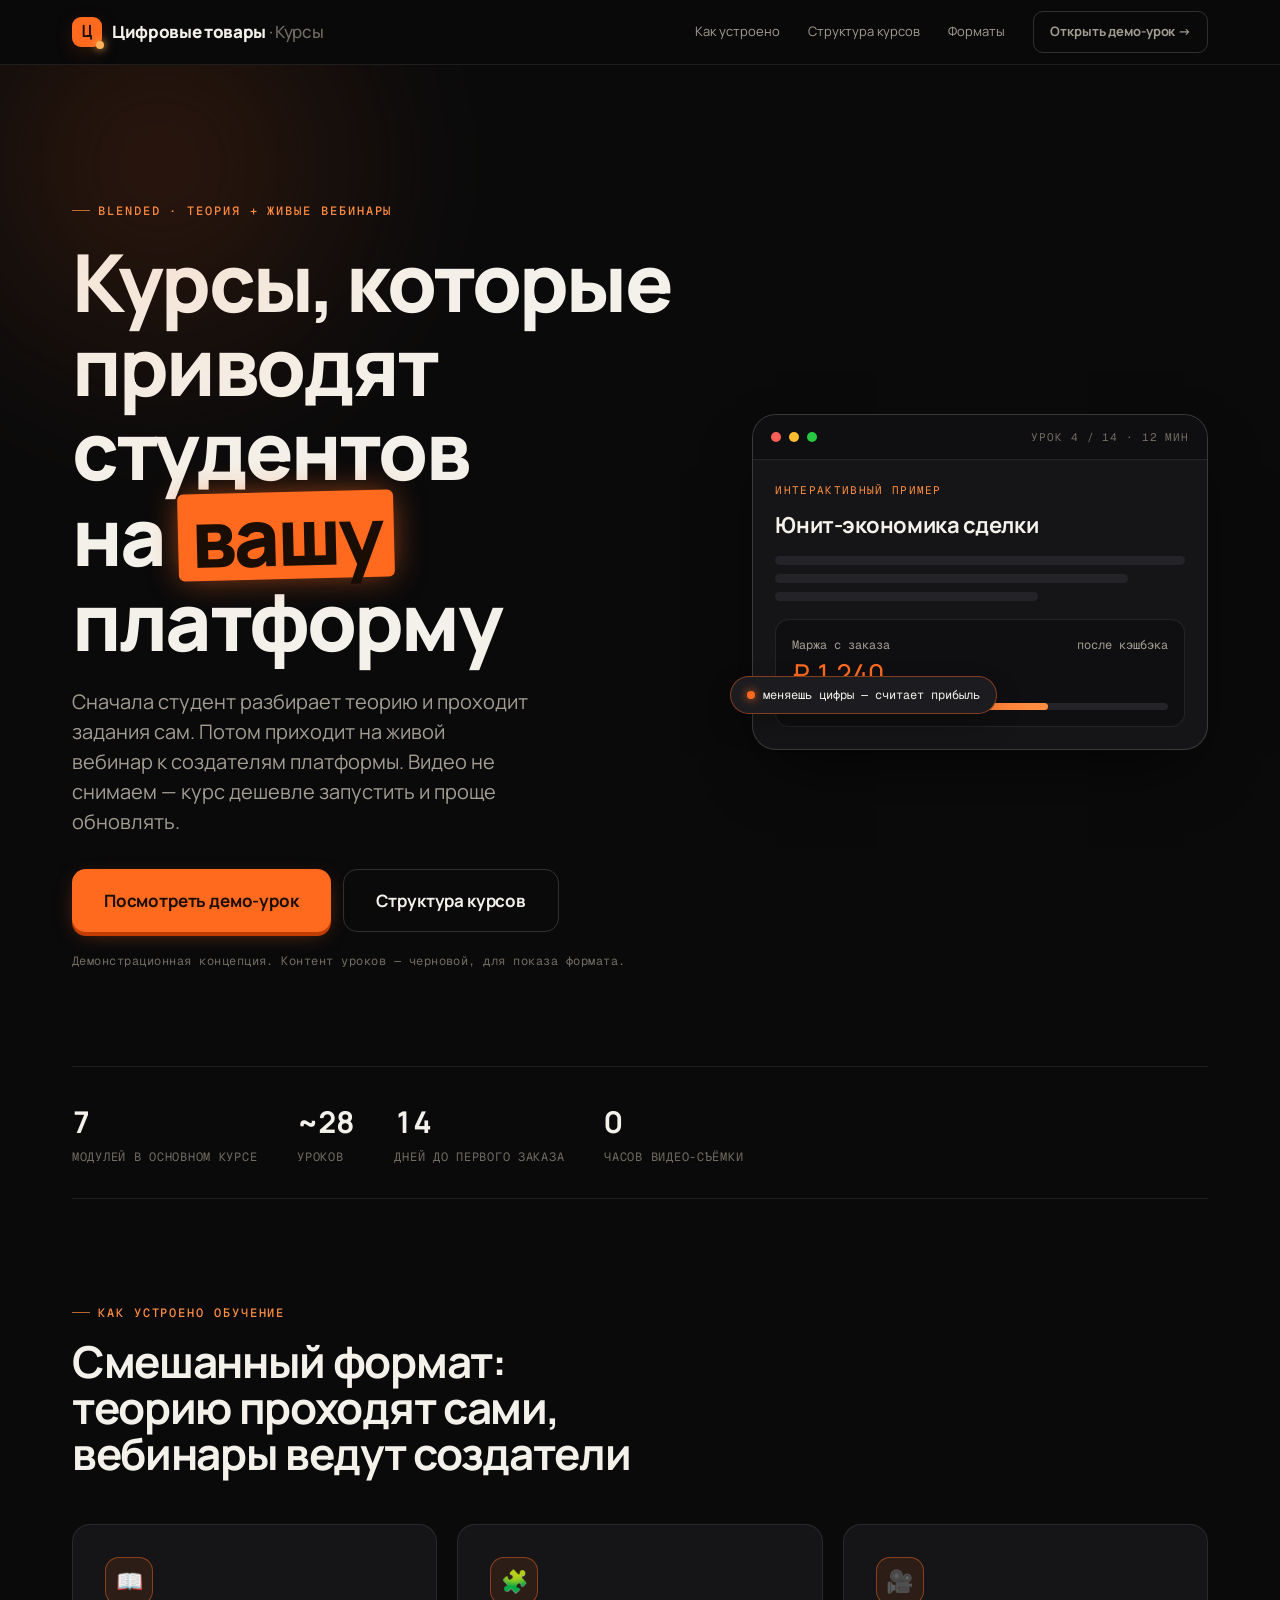
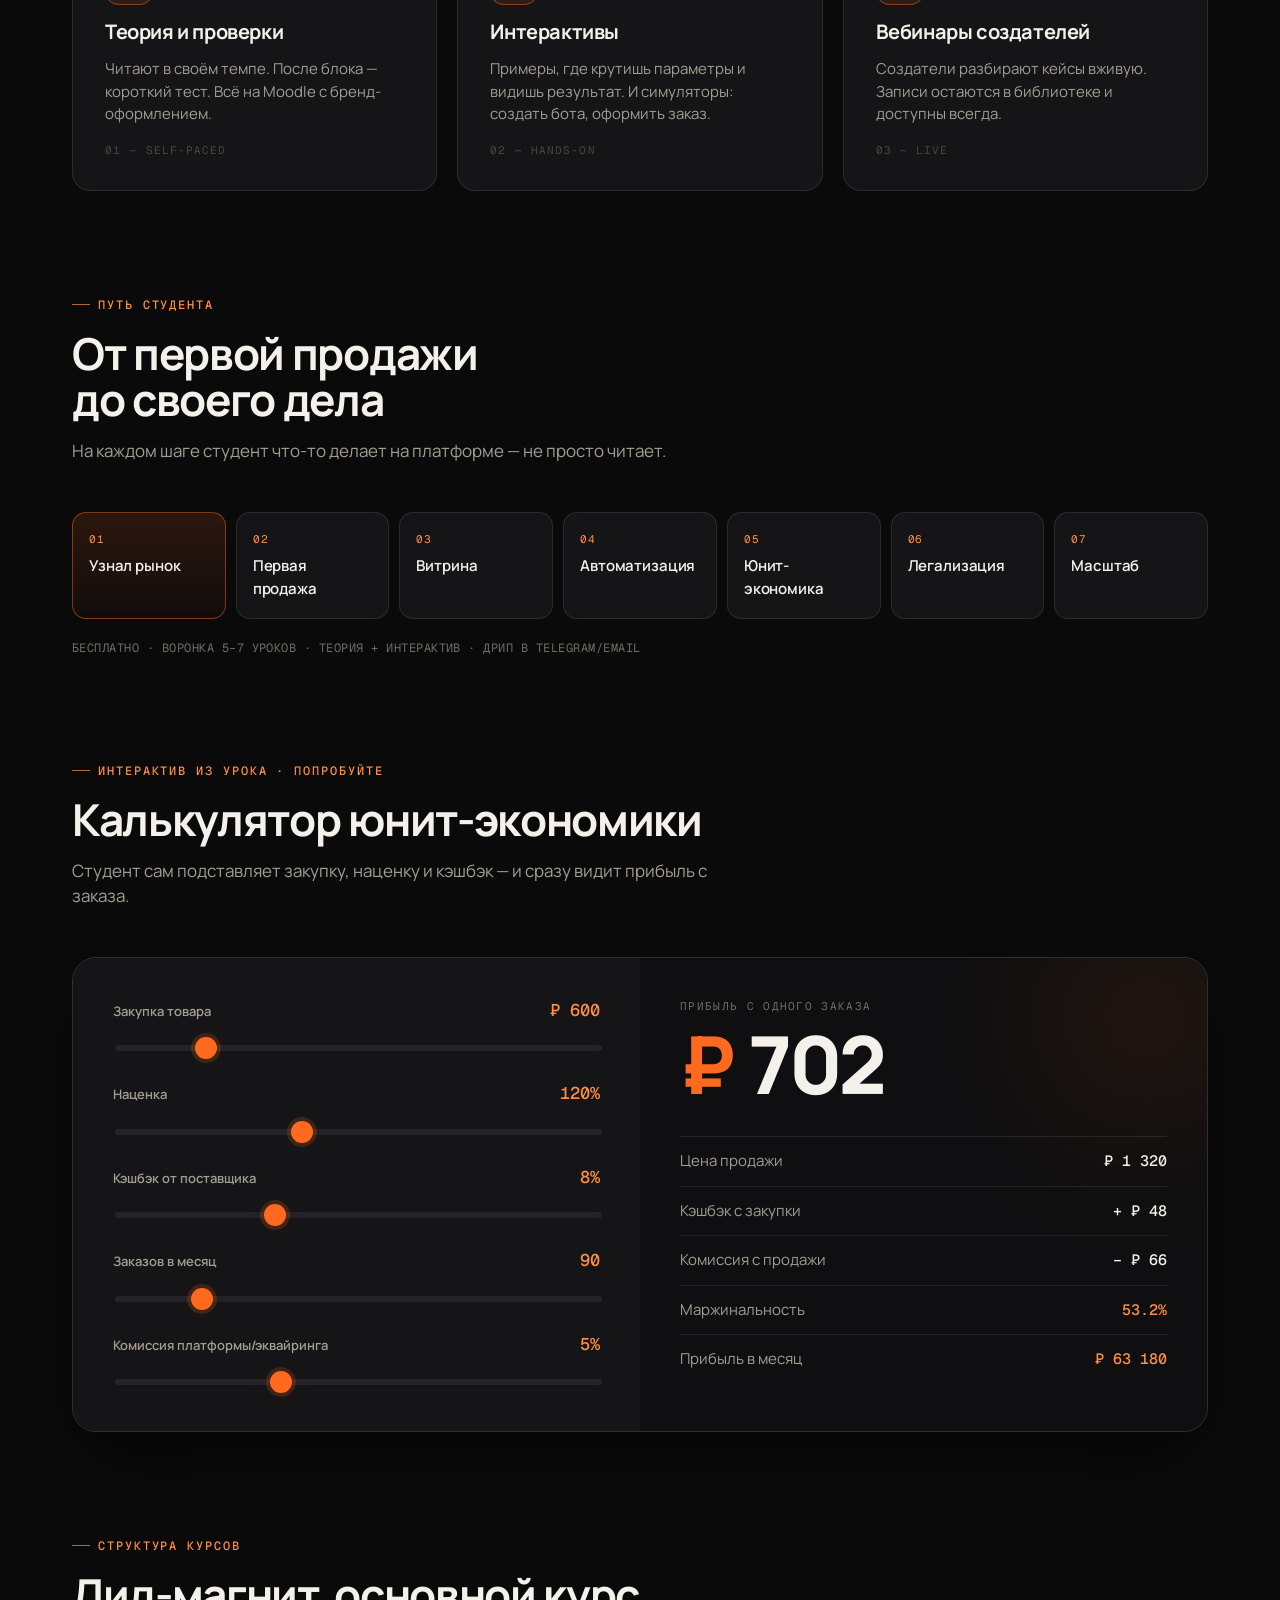
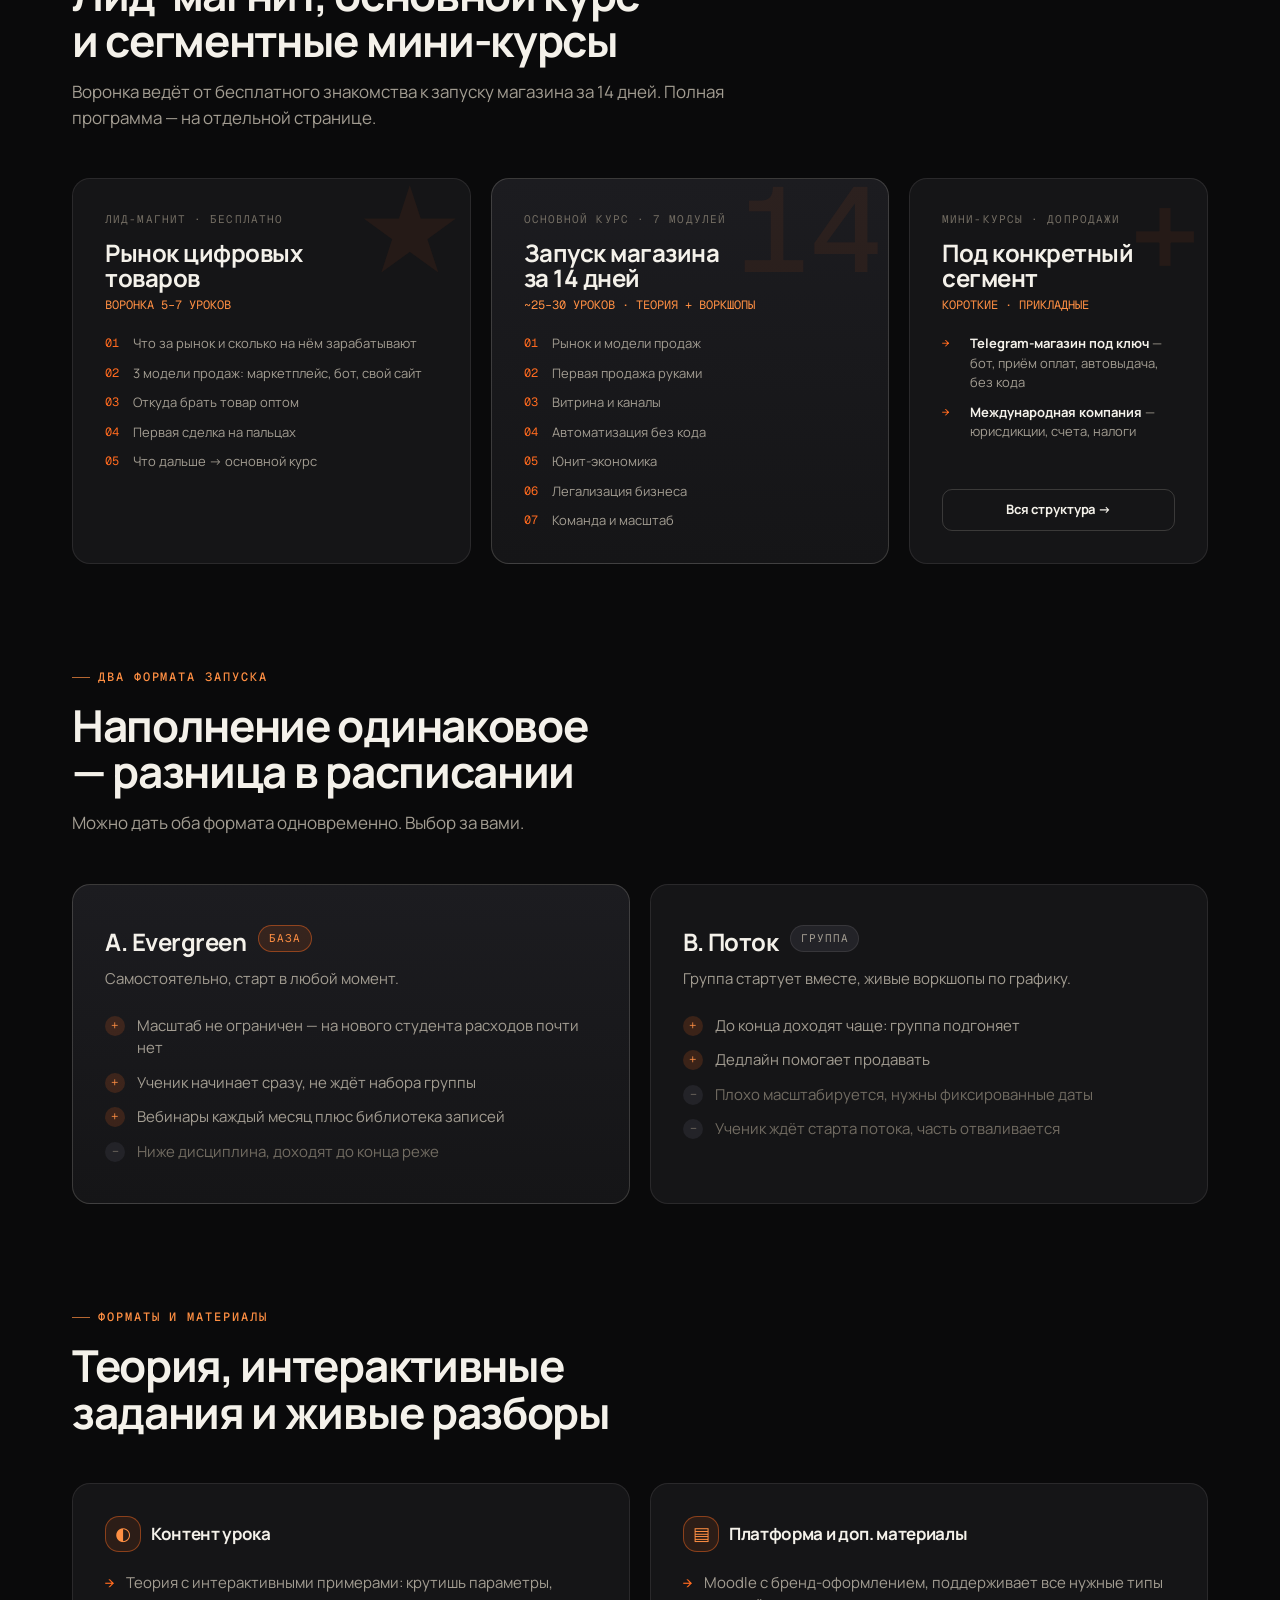
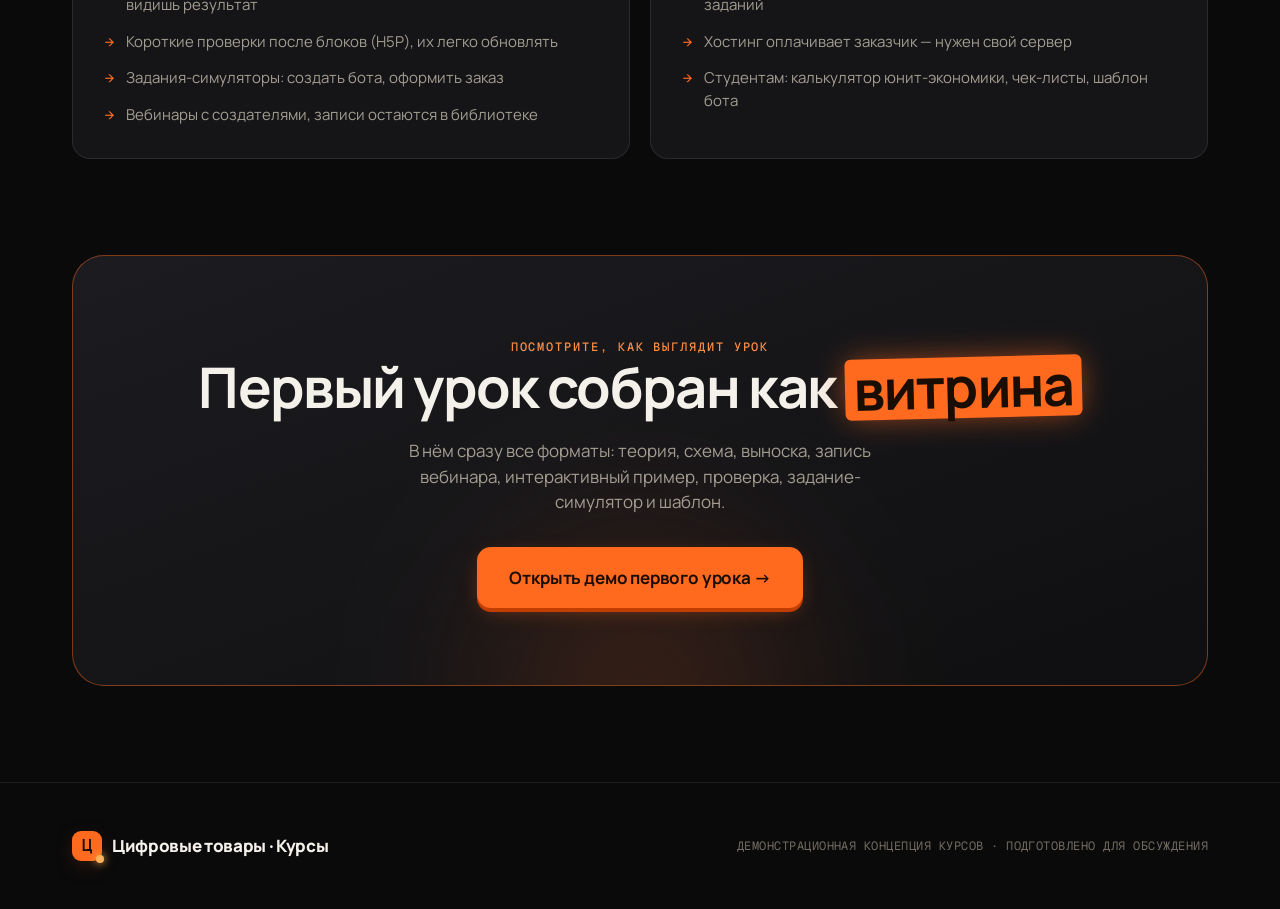
==== commit 74d9bd4e: "Правка текста: убрана формулировка 'крути параметры - видишь результат' Co-Authored-By: Claude Fable" ====
--- a/index.html
+++ b/index.html
@@ -234,7 +234,7 @@
           </div>
         </div>
       </div>
-      <div class="float-badge"><span class="pip"></span> крути параметры → видишь результат</div>
+      <div class="float-badge"><span class="pip"></span> меняешь цифры — считает прибыль</div>
     </div>
   </div>
 </section>
@@ -306,7 +306,7 @@
     <div class="sec-head reveal">
       <span class="eyebrow">Интерактив из урока · попробуйте</span>
       <h2>Калькулятор юнит-экономики</h2>
-      <p>Тот самый формат «крути параметры — видишь результат». Студент крутит закупку, наценку и кэшбэк — и сразу видит прибыль с заказа.</p>
+      <p>Студент сам подставляет закупку, наценку и кэшбэк — и сразу видит прибыль с заказа.</p>
     </div>
     <div class="calc reveal">
       <div class="calc-controls">
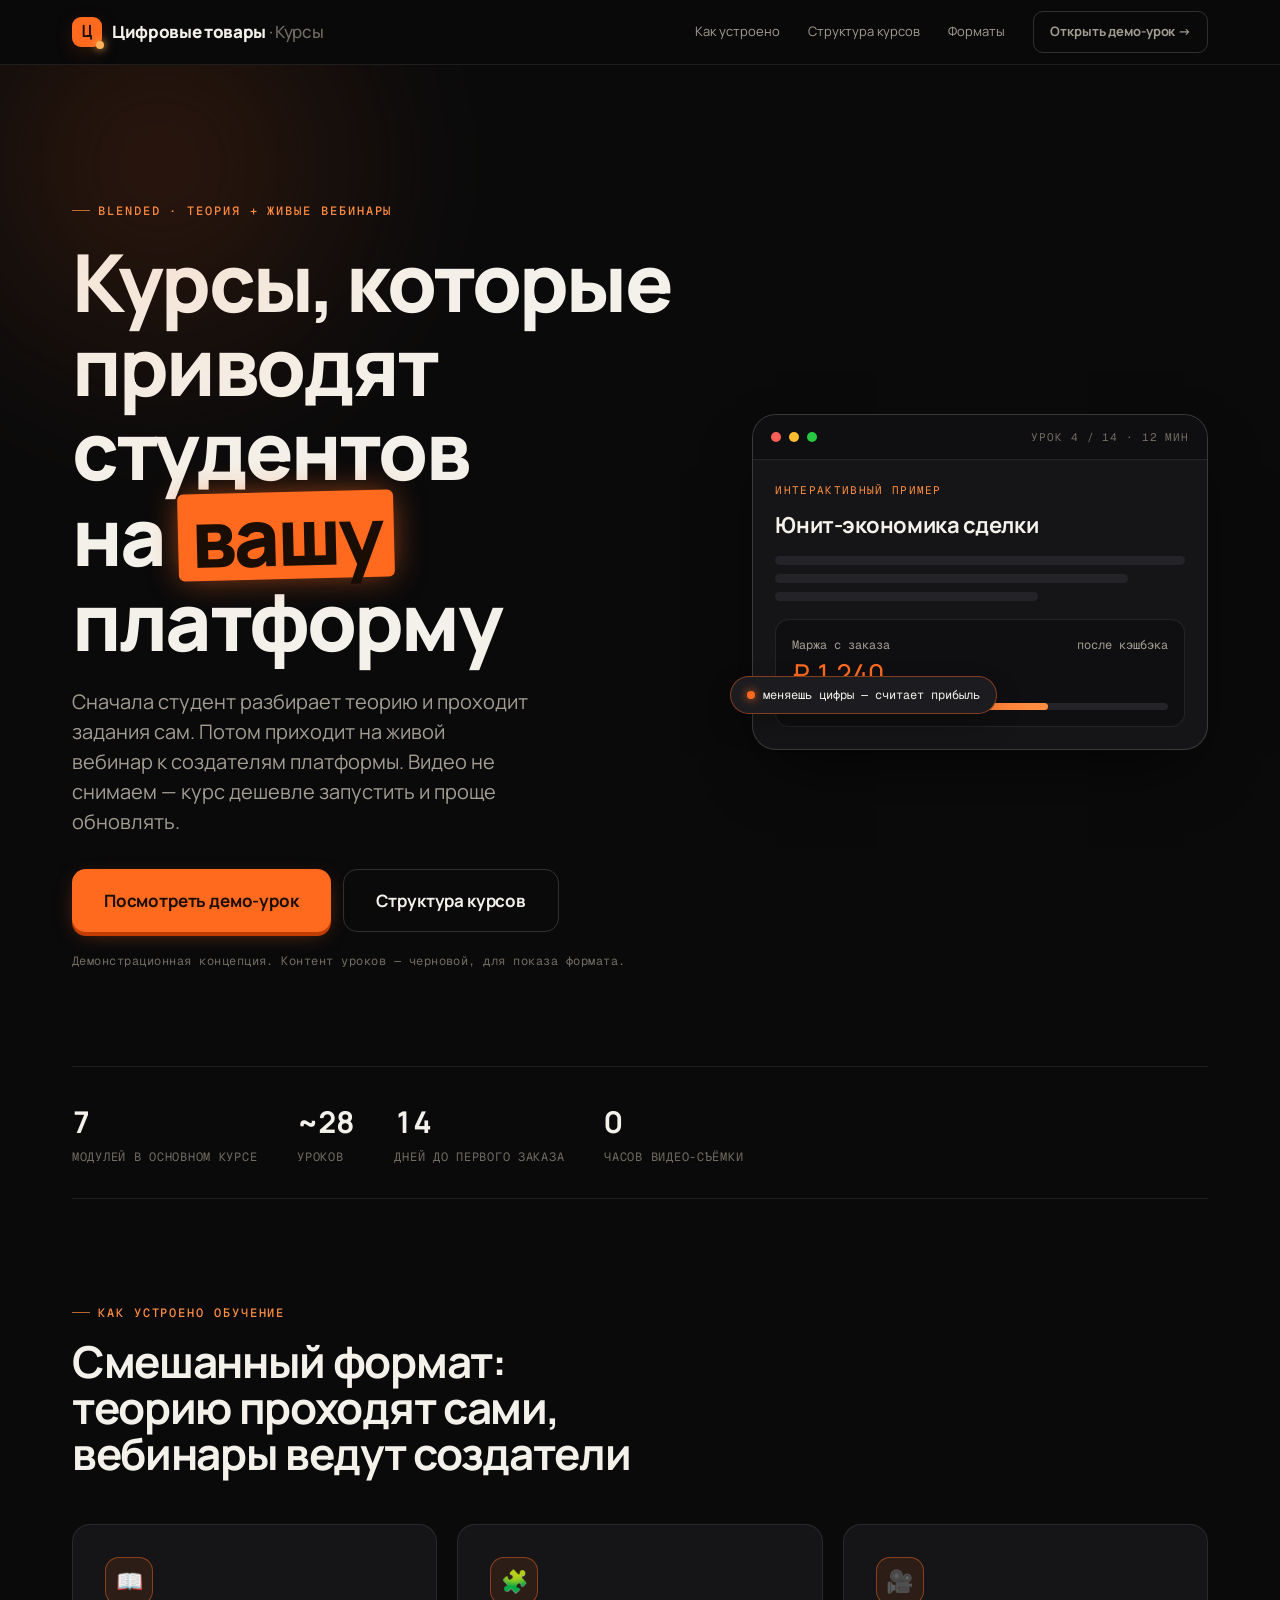
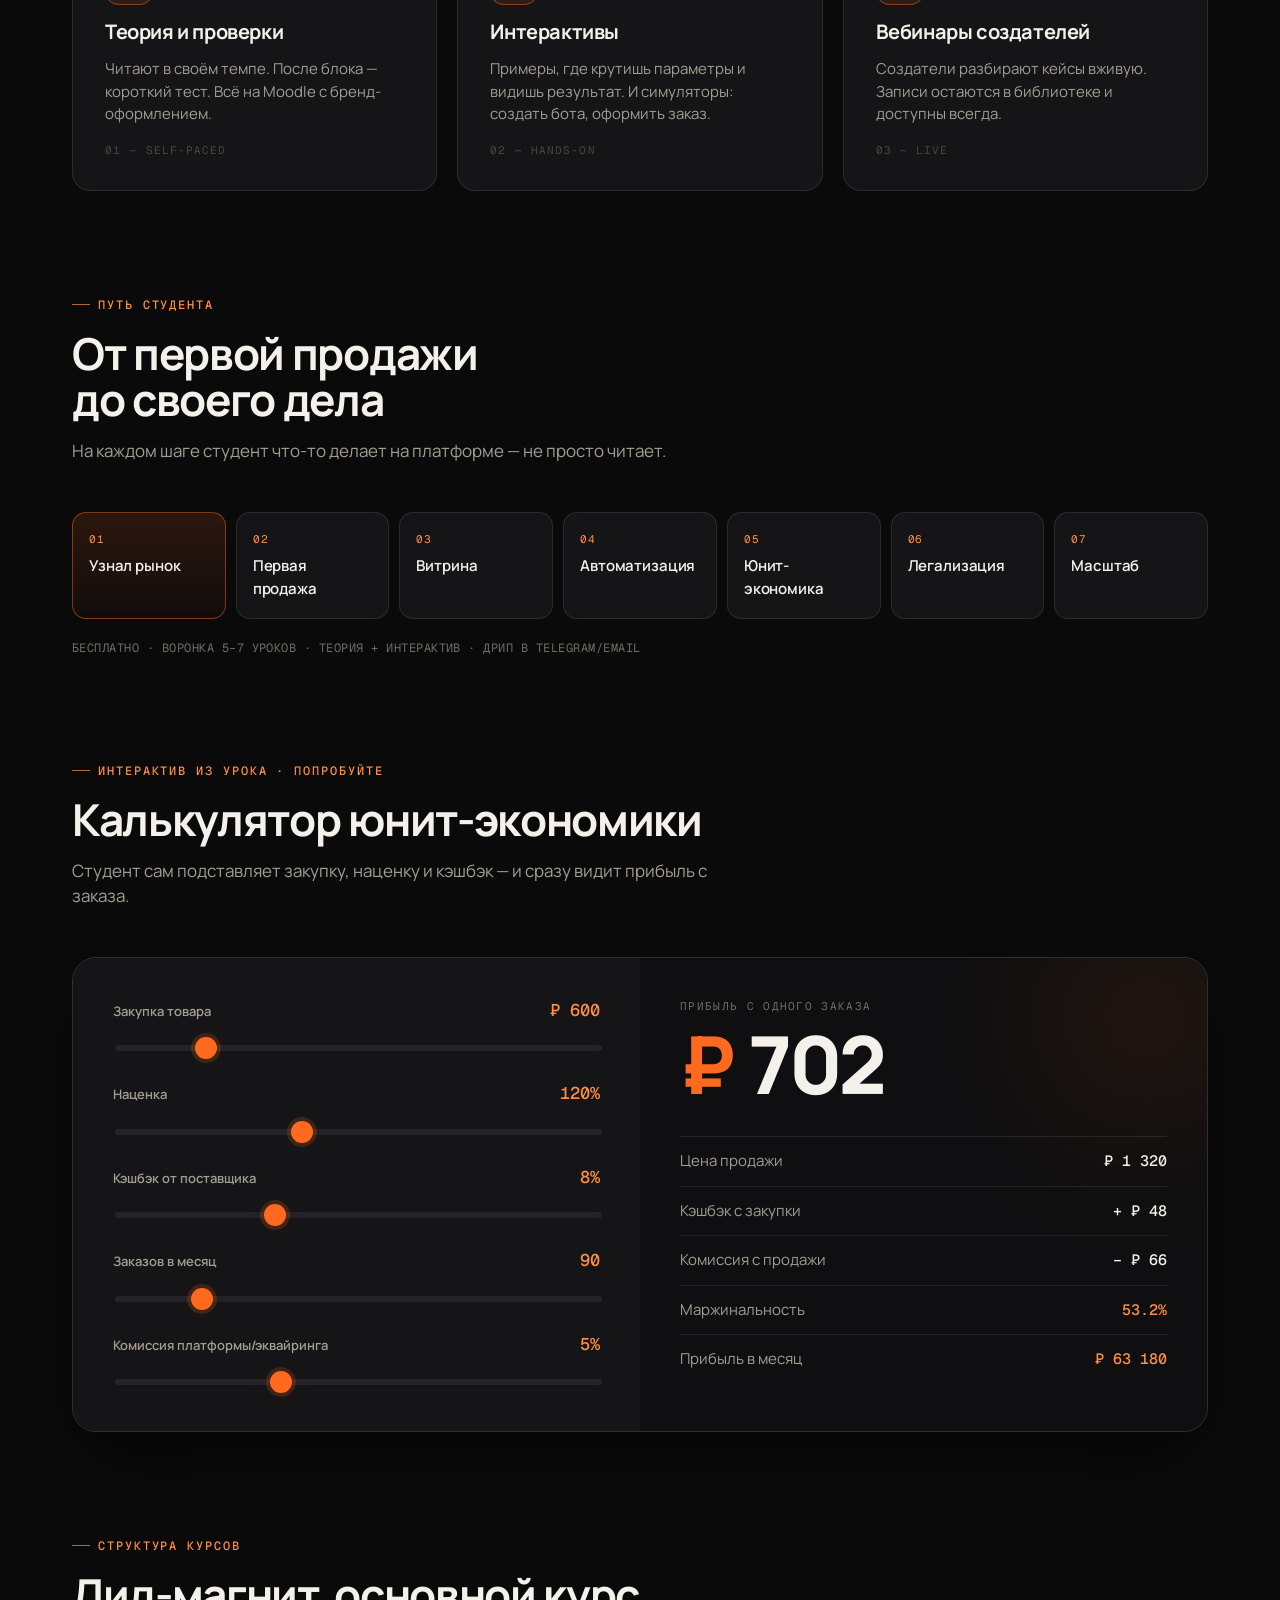
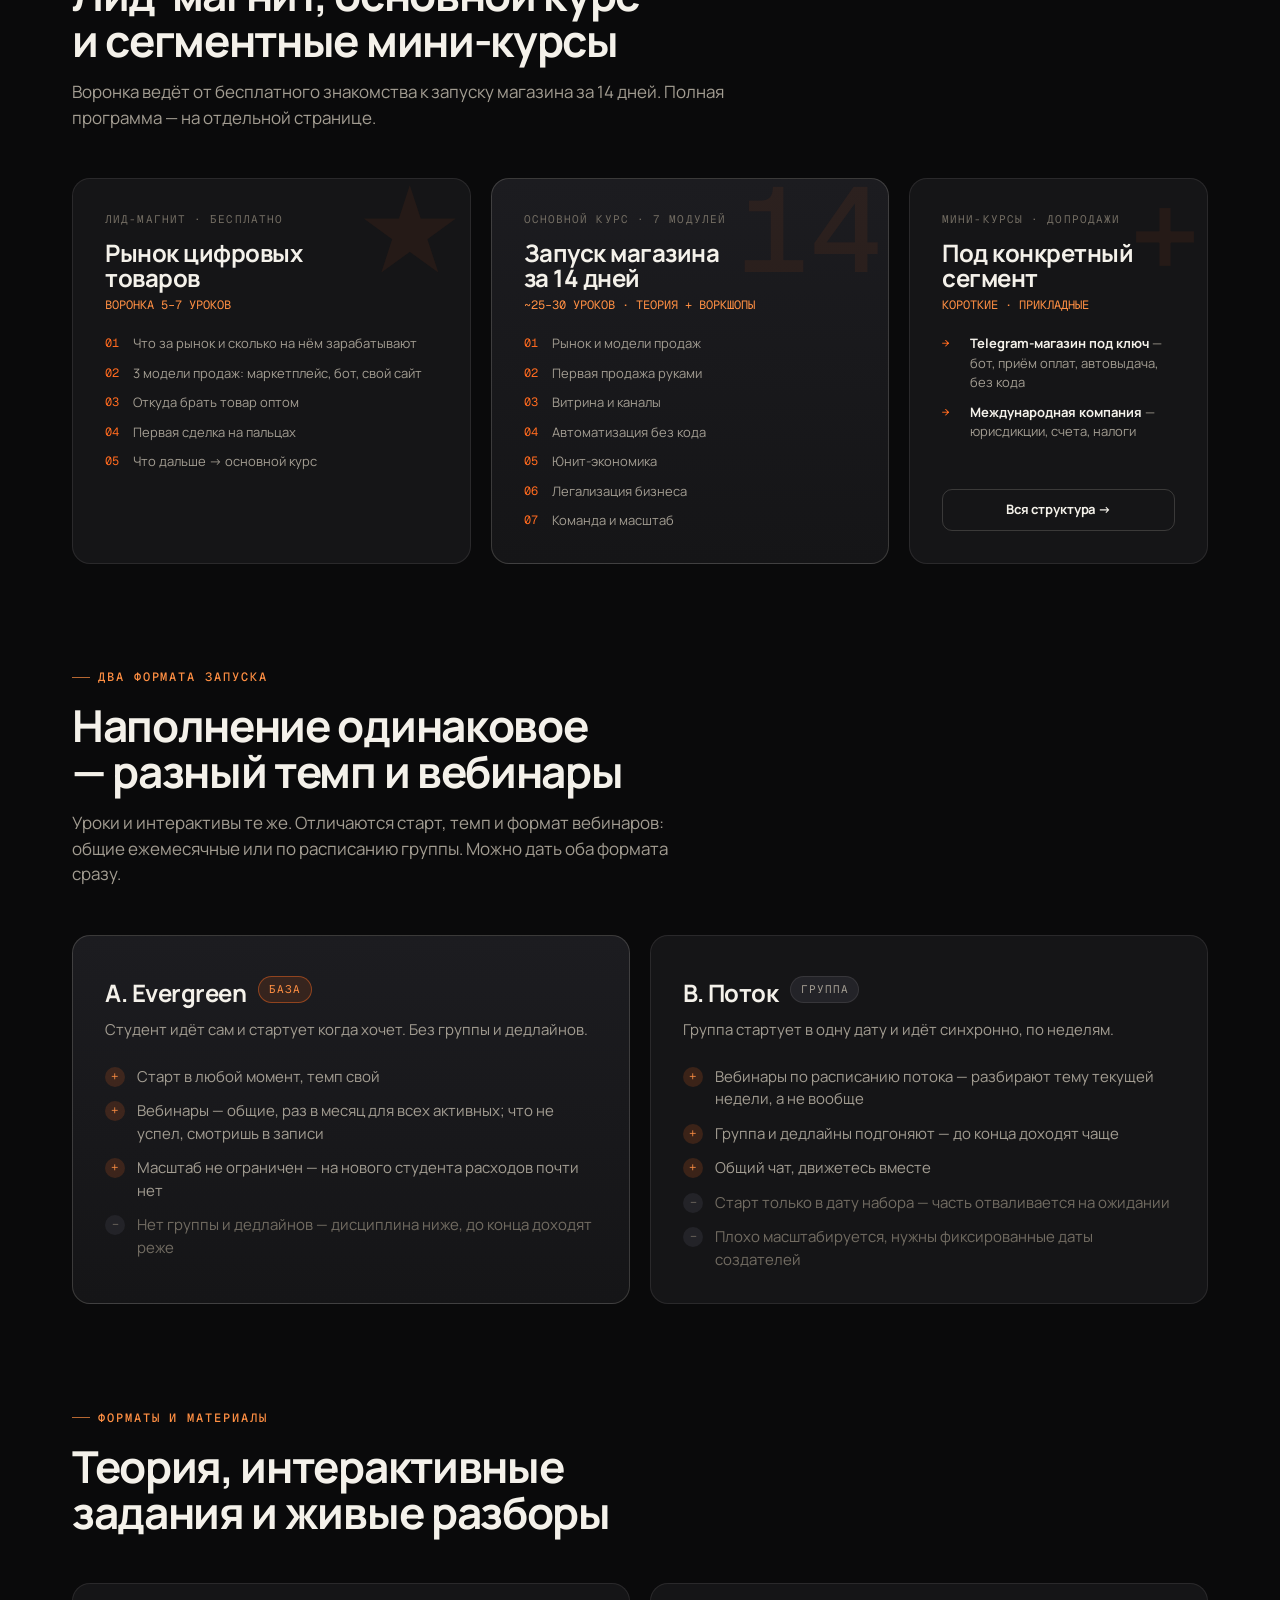
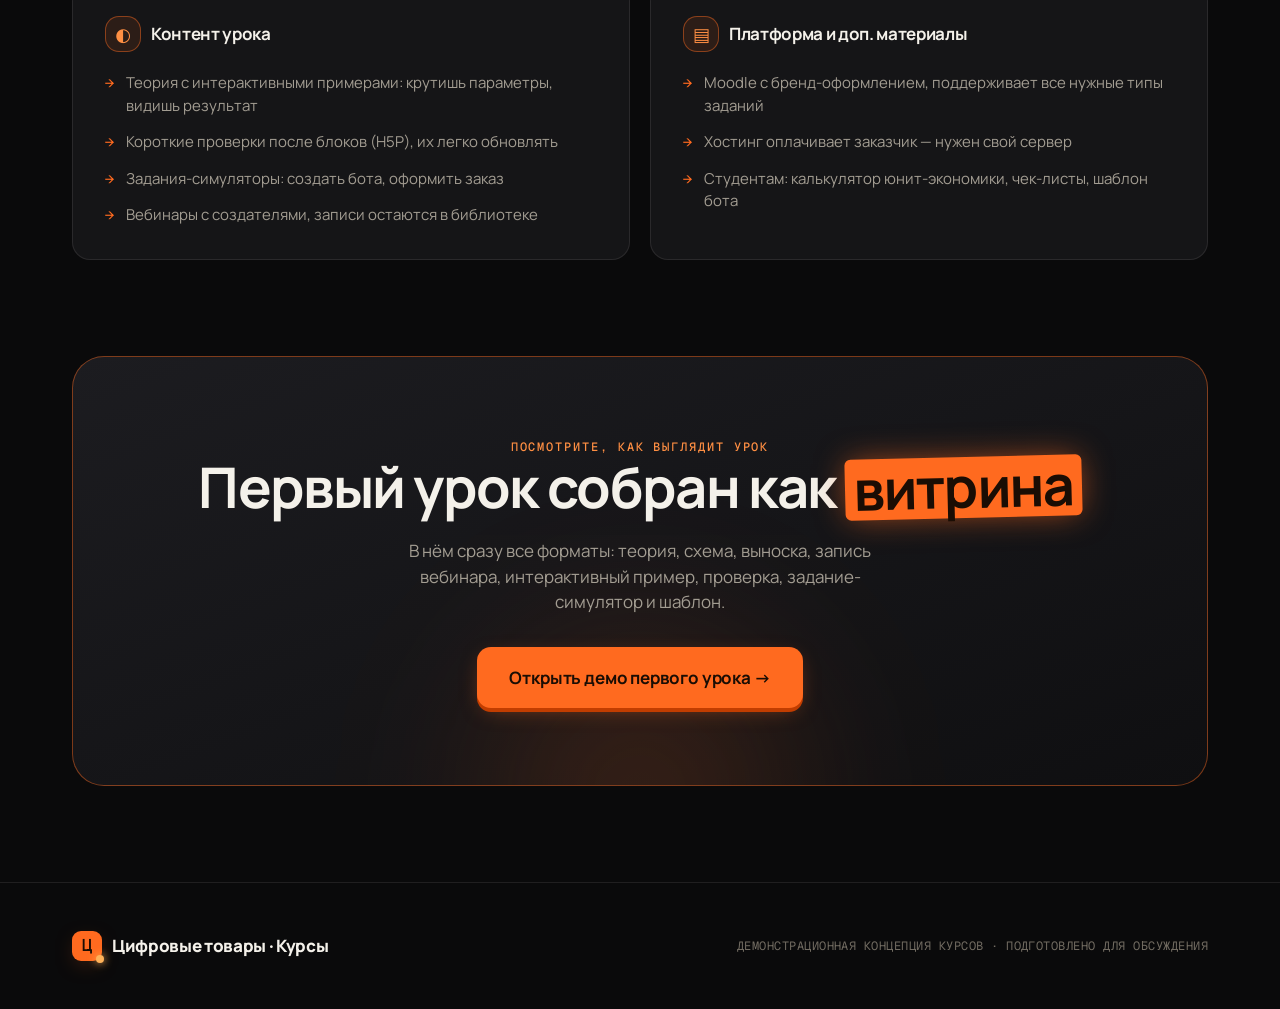
==== commit c469757c: "Понятнее разница форматов: вебинары общие vs по расписанию потока, старт, темп Co-Authored-By: Claud" ====
--- a/index.html
+++ b/index.html
@@ -410,28 +410,29 @@
   <div class="wrap">
     <div class="sec-head reveal">
       <span class="eyebrow">Два формата запуска</span>
-      <h2>Наполнение одинаковое — разница в расписании</h2>
-      <p>Можно дать оба формата одновременно. Выбор за вами.</p>
+      <h2>Наполнение одинаковое — разный темп и вебинары</h2>
+      <p>Уроки и интерактивы те же. Отличаются старт, темп и формат вебинаров: общие ежемесячные или по расписанию группы. Можно дать оба формата сразу.</p>
     </div>
     <div class="formats">
       <div class="card prog feature reveal fmt">
         <div class="fmt-head"><h3>A. Evergreen</h3><span class="fmt-tag base">База</span></div>
-        <p class="fmt-desc">Самостоятельно, старт в любой момент.</p>
+        <p class="fmt-desc">Студент идёт сам и стартует когда хочет. Без группы и дедлайнов.</p>
         <ul>
+          <li class="pro"><span class="m">+</span><span>Старт в любой момент, темп свой</span></li>
+          <li class="pro"><span class="m">+</span><span>Вебинары — общие, раз в месяц для всех активных; что не успел, смотришь в записи</span></li>
           <li class="pro"><span class="m">+</span><span>Масштаб не ограничен — на нового студента расходов почти нет</span></li>
-          <li class="pro"><span class="m">+</span><span>Ученик начинает сразу, не ждёт набора группы</span></li>
-          <li class="pro"><span class="m">+</span><span>Вебинары каждый месяц плюс библиотека записей</span></li>
-          <li class="con"><span class="m">−</span><span>Ниже дисциплина, доходят до конца реже</span></li>
+          <li class="con"><span class="m">−</span><span>Нет группы и дедлайнов — дисциплина ниже, до конца доходят реже</span></li>
         </ul>
       </div>
       <div class="card prog reveal fmt">
         <div class="fmt-head"><h3>B. Поток</h3><span class="fmt-tag flow">Группа</span></div>
-        <p class="fmt-desc">Группа стартует вместе, живые воркшопы по графику.</p>
+        <p class="fmt-desc">Группа стартует в одну дату и идёт синхронно, по неделям.</p>
         <ul>
-          <li class="pro"><span class="m">+</span><span>До конца доходят чаще: группа подгоняет</span></li>
-          <li class="pro"><span class="m">+</span><span>Дедлайн помогает продавать</span></li>
-          <li class="con"><span class="m">−</span><span>Плохо масштабируется, нужны фиксированные даты</span></li>
-          <li class="con"><span class="m">−</span><span>Ученик ждёт старта потока, часть отваливается</span></li>
+          <li class="pro"><span class="m">+</span><span>Вебинары по расписанию потока — разбирают тему текущей недели, а не вообще</span></li>
+          <li class="pro"><span class="m">+</span><span>Группа и дедлайны подгоняют — до конца доходят чаще</span></li>
+          <li class="pro"><span class="m">+</span><span>Общий чат, движетесь вместе</span></li>
+          <li class="con"><span class="m">−</span><span>Старт только в дату набора — часть отваливается на ожидании</span></li>
+          <li class="con"><span class="m">−</span><span>Плохо масштабируется, нужны фиксированные даты создателей</span></li>
         </ul>
       </div>
     </div>
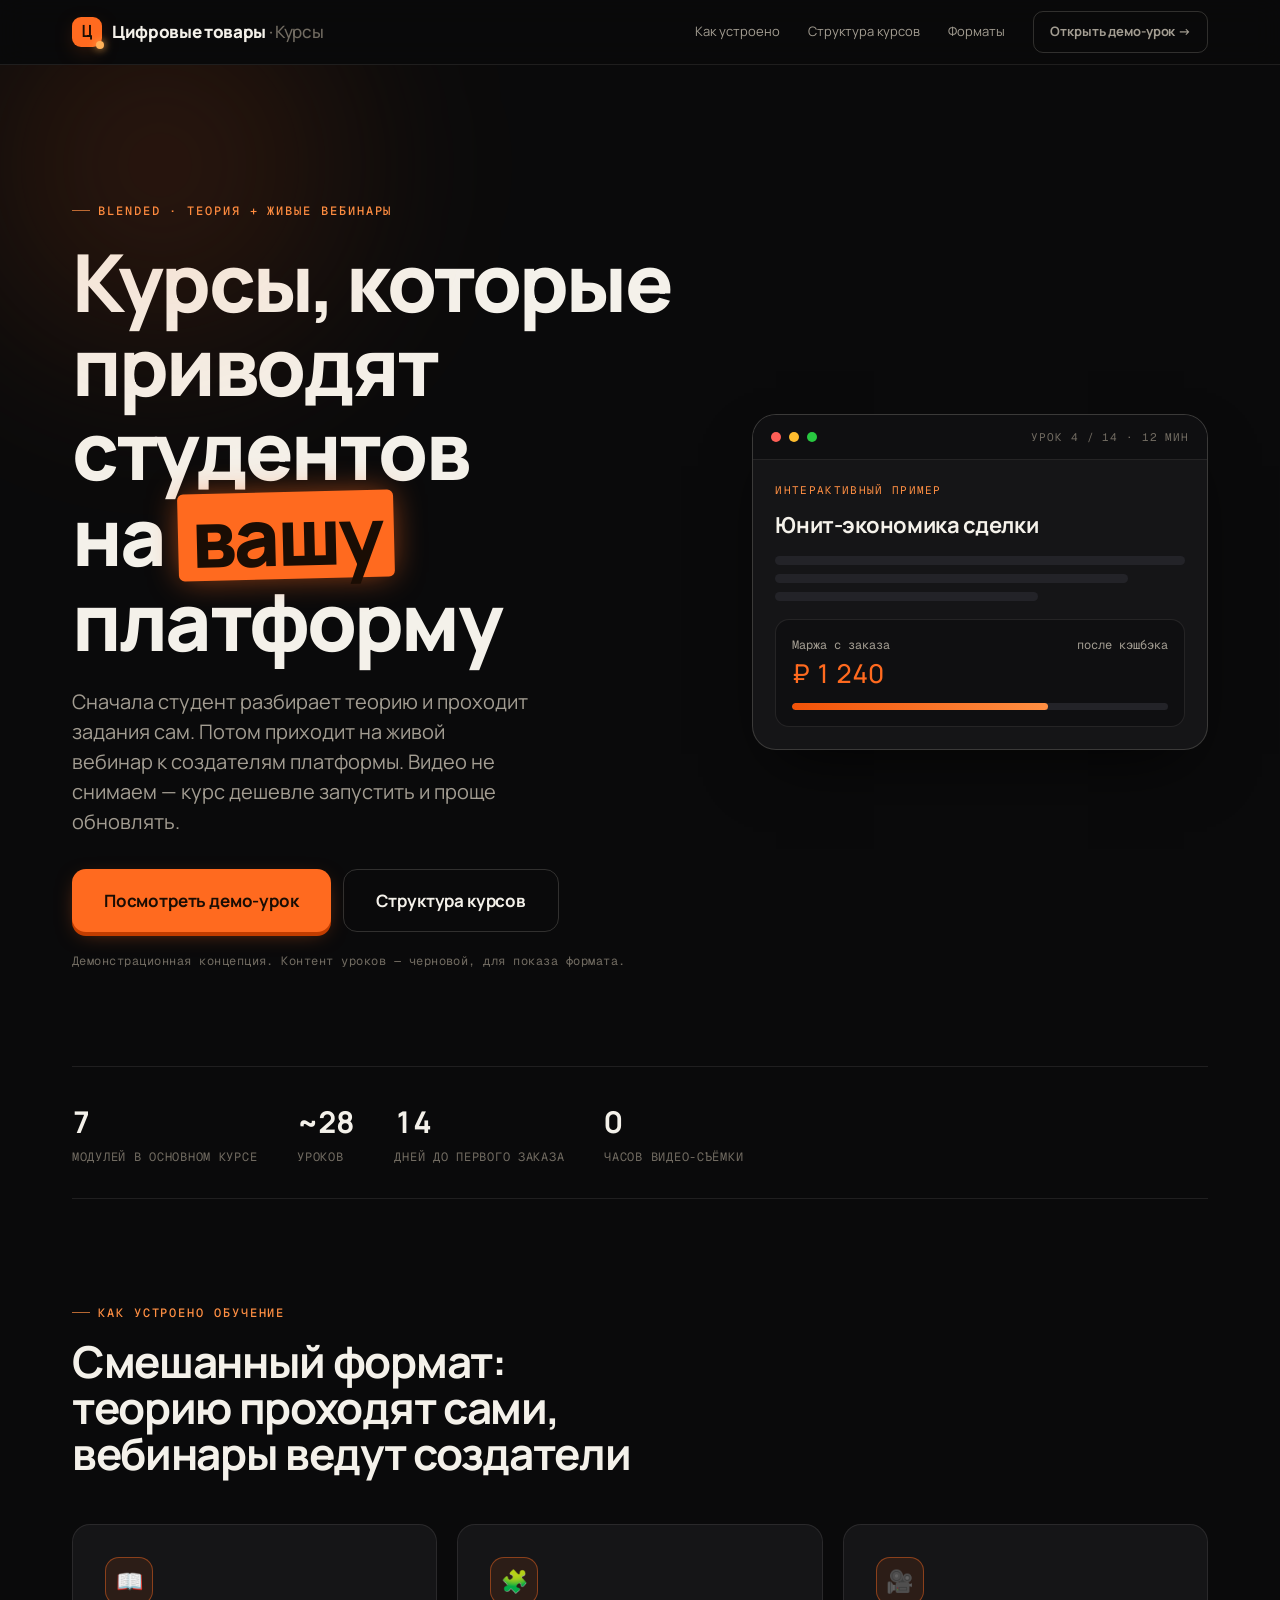
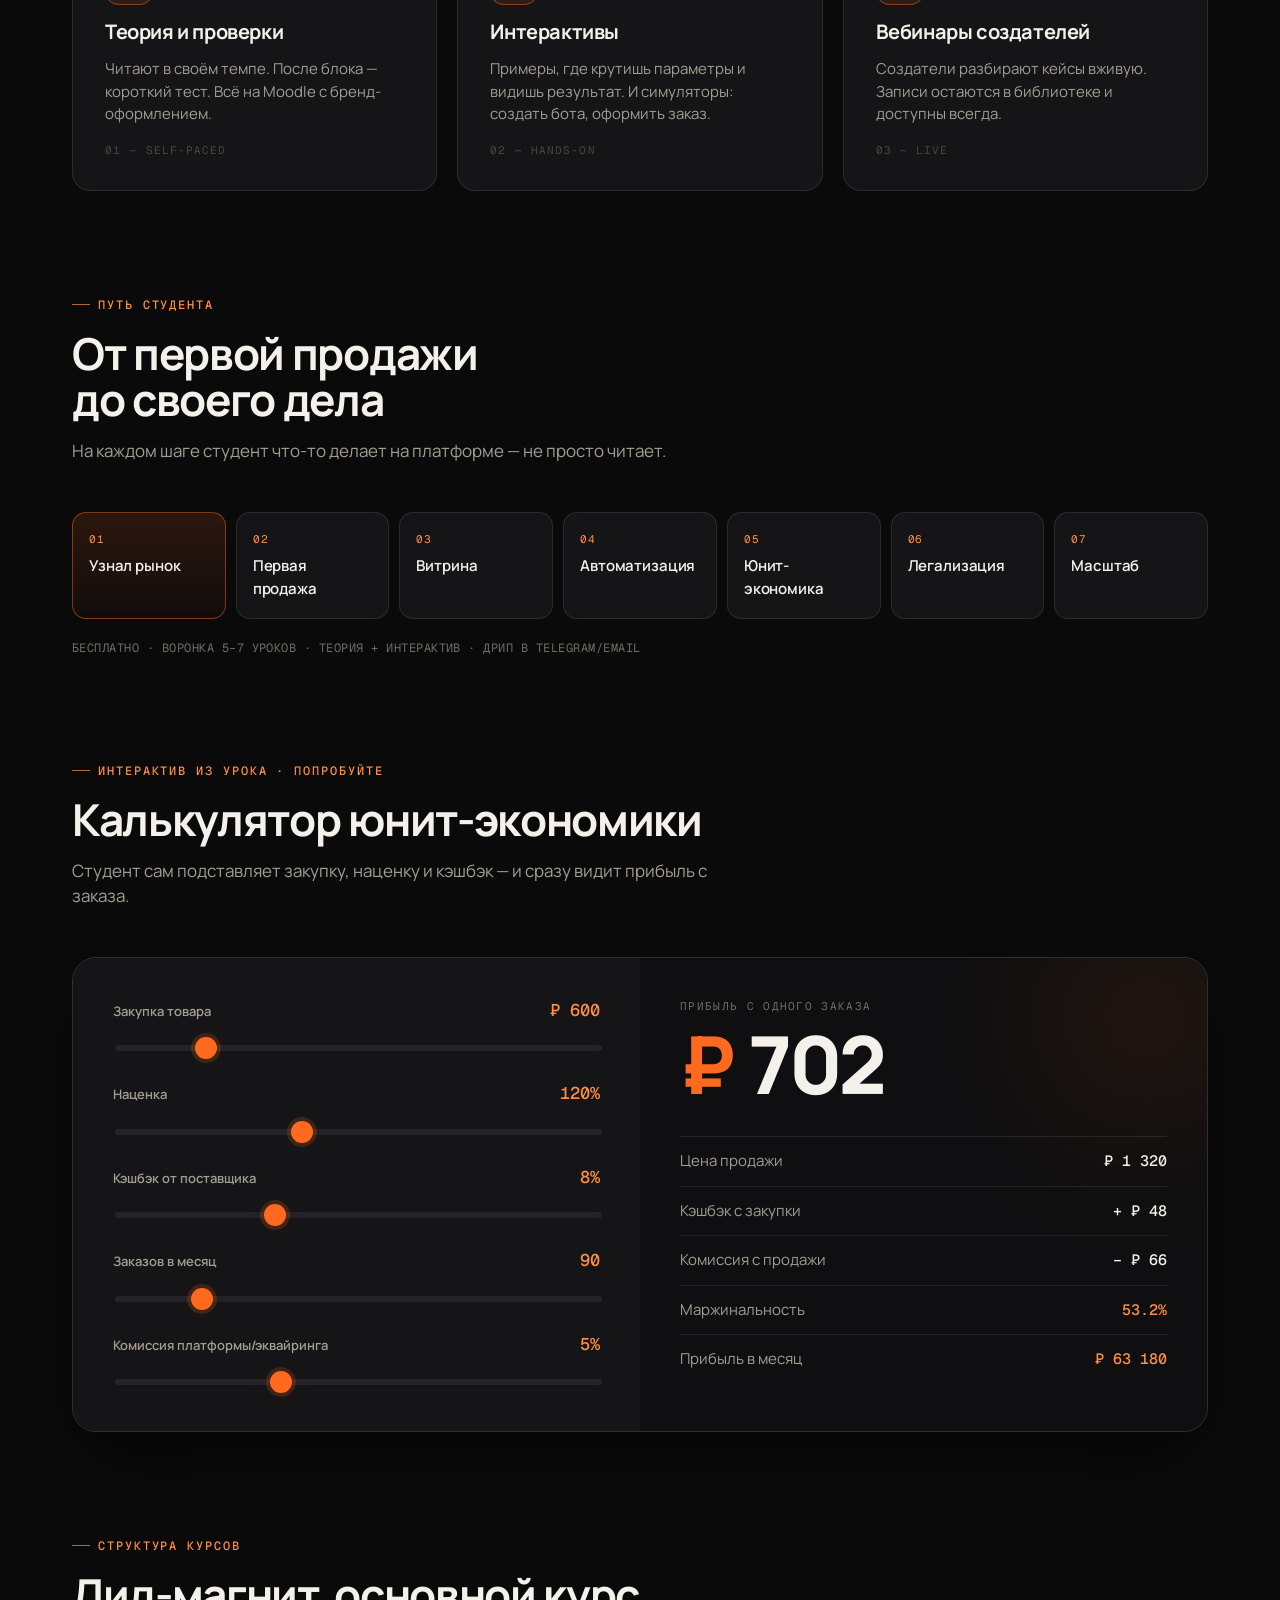
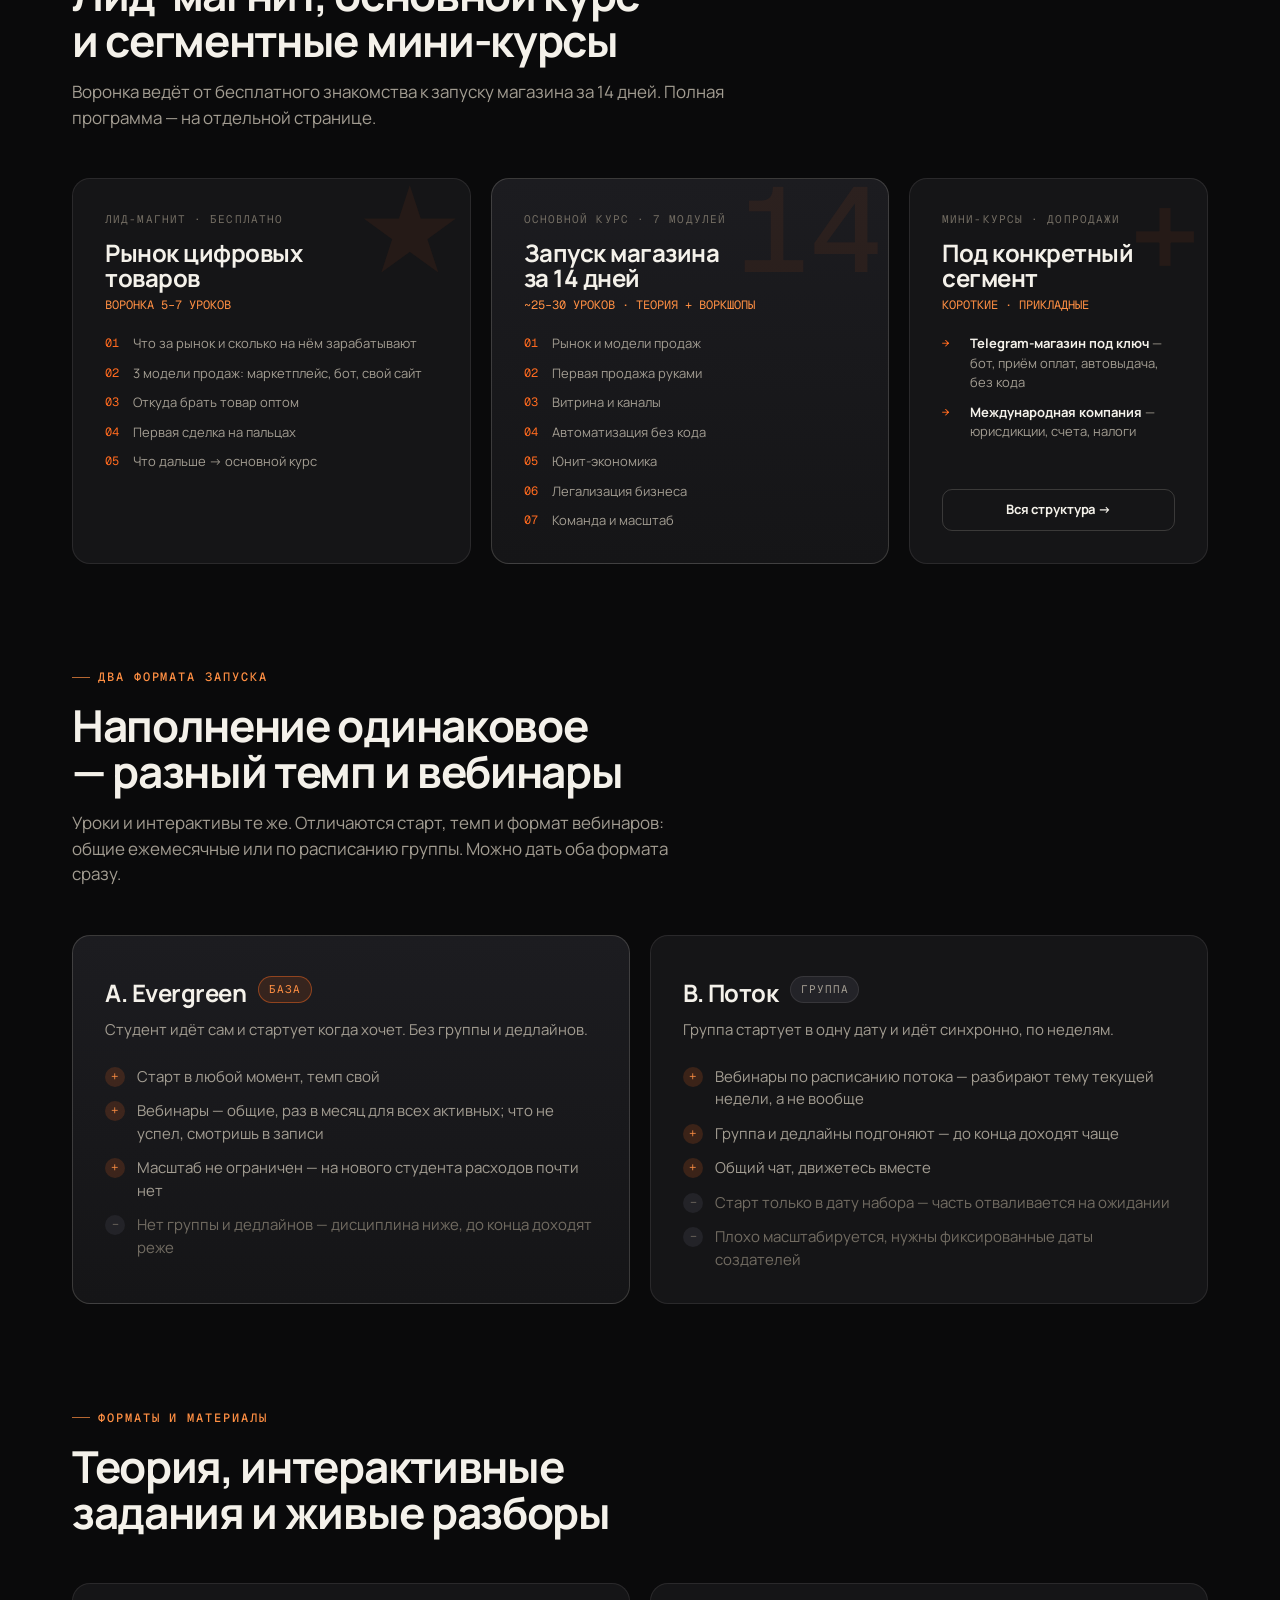
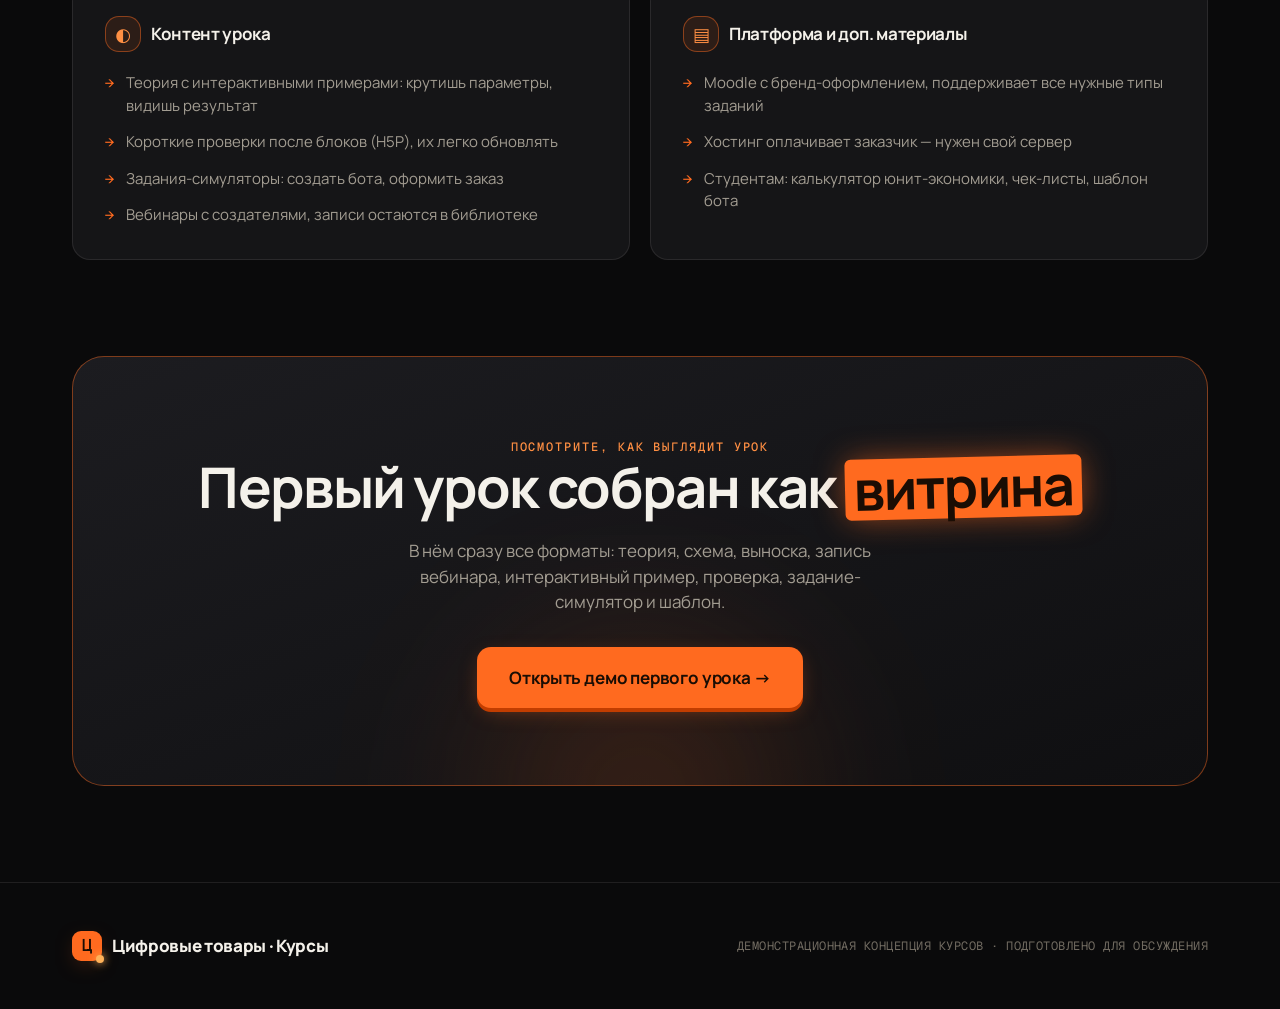
==== commit 54c7687b: "Убрал float-badge из hero — интерактив смотрят в демо-уроке Co-Authored-By: Claude Fable 5 <noreply@" ====
--- a/index.html
+++ b/index.html
@@ -234,7 +234,6 @@
           </div>
         </div>
       </div>
-      <div class="float-badge"><span class="pip"></span> меняешь цифры — считает прибыль</div>
     </div>
   </div>
 </section>
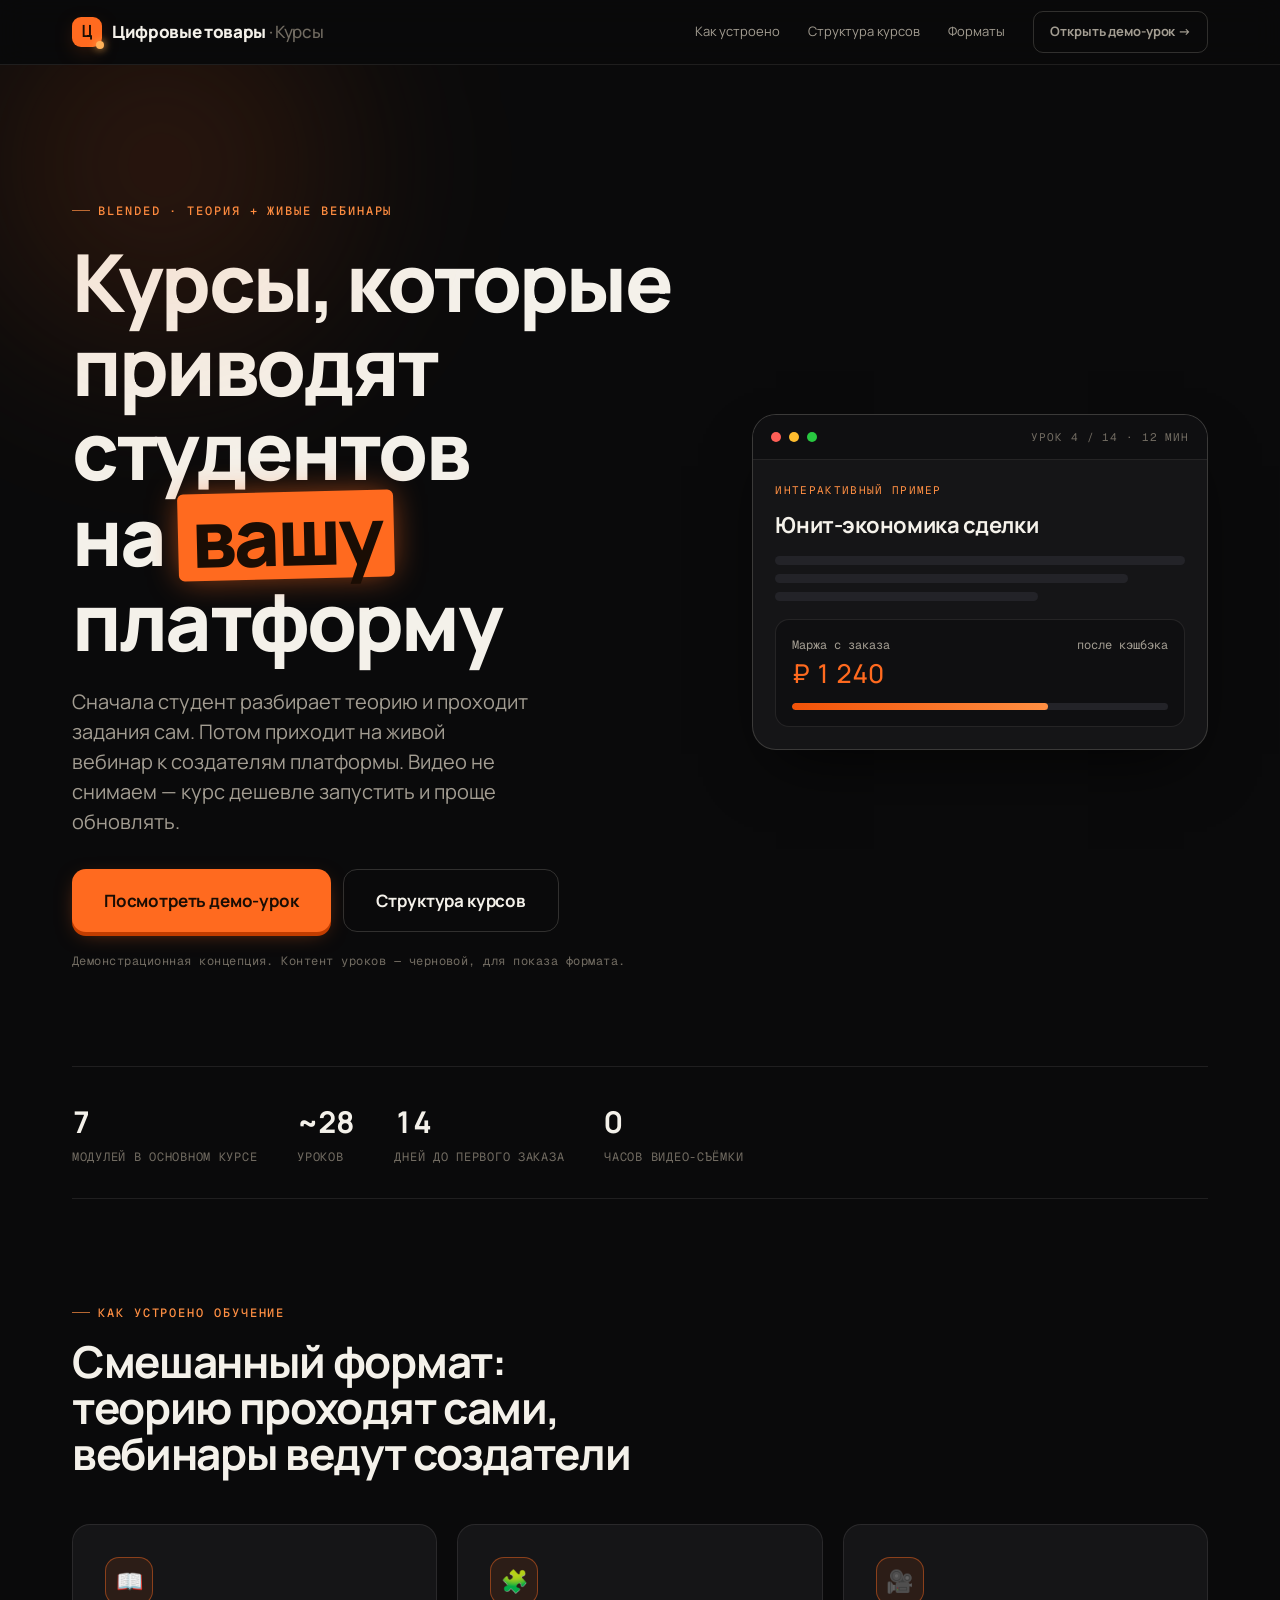
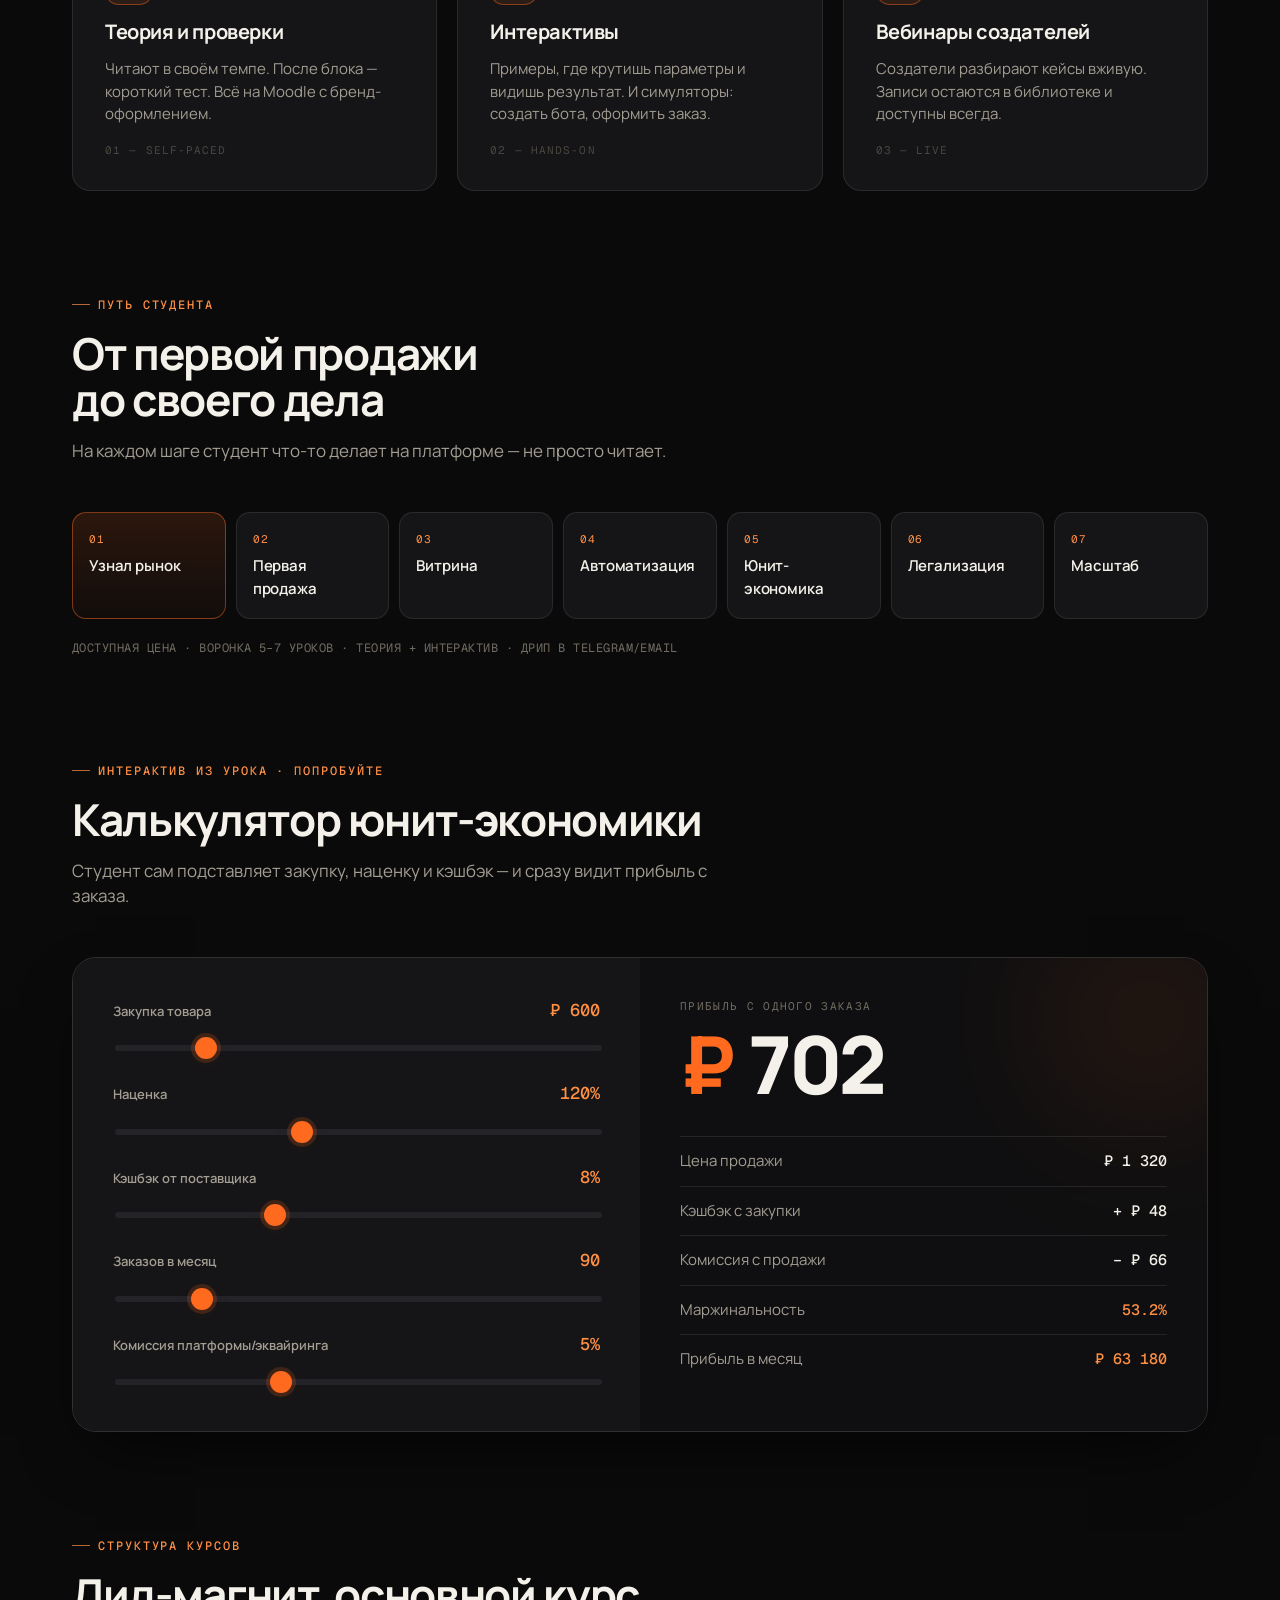
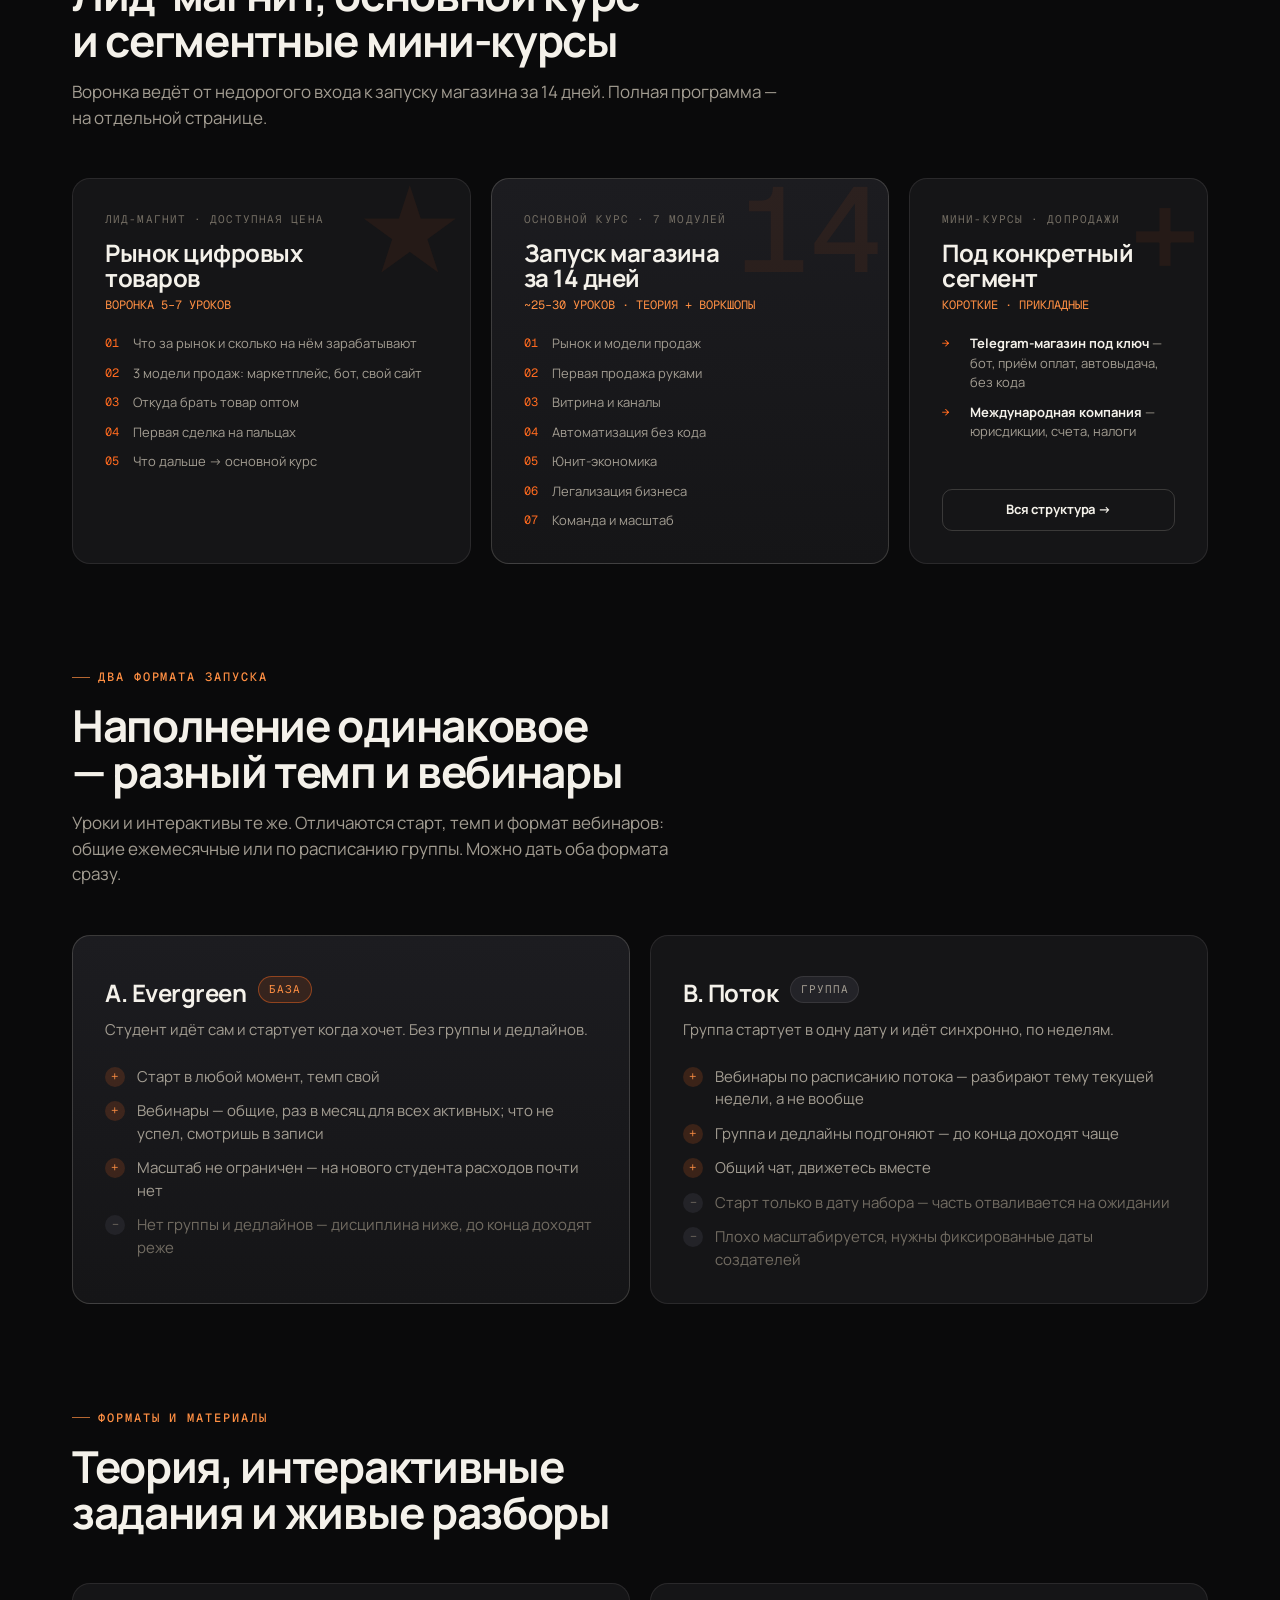
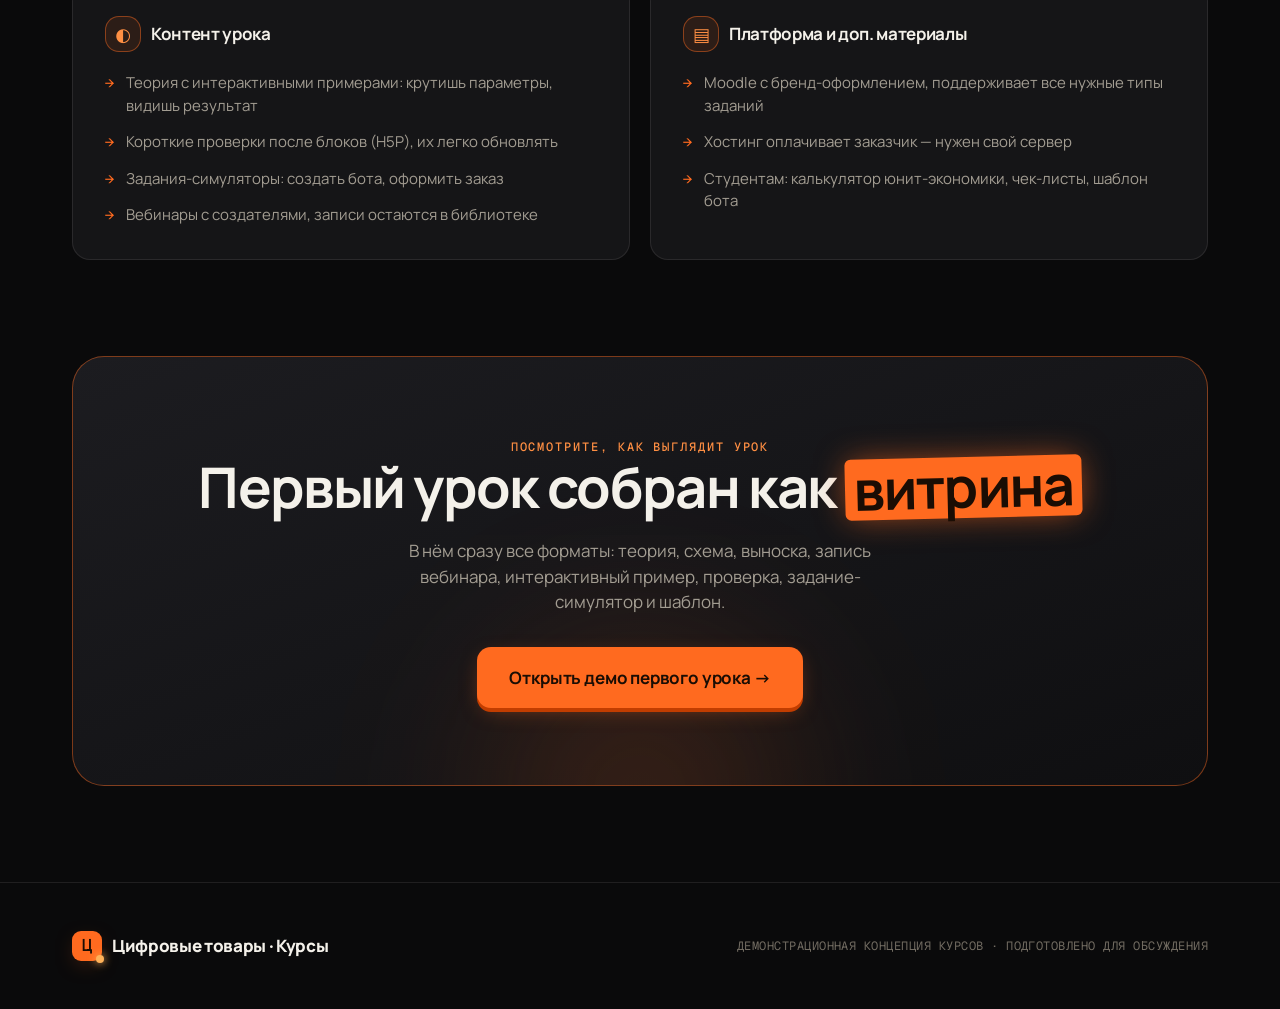
==== commit e273fcf7: "Лид-магнит: бесплатно -> по доступной цене Co-Authored-By: Claude Fable 5 <noreply@anthropic.com>" ====
--- a/index.html
+++ b/index.html
@@ -295,7 +295,7 @@
       <div class="step"><div class="si">06</div><div class="st">Легализация</div></div>
       <div class="step"><div class="si">07</div><div class="st">Масштаб</div></div>
     </div>
-    <p class="path-note">БЕСПЛАТНО · ВОРОНКА 5–7 УРОКОВ · ТЕОРИЯ + ИНТЕРАКТИВ · ДРИП В TELEGRAM/EMAIL</p>
+    <p class="path-note">ДОСТУПНАЯ ЦЕНА · ВОРОНКА 5–7 УРОКОВ · ТЕОРИЯ + ИНТЕРАКТИВ · ДРИП В TELEGRAM/EMAIL</p>
   </div>
 </section>
 
@@ -354,12 +354,12 @@
     <div class="sec-head reveal" style="max-width:720px;">
       <span class="eyebrow">Структура курсов</span>
       <h2>Лид-магнит, основной курс и сегментные мини-курсы</h2>
-      <p>Воронка ведёт от бесплатного знакомства к запуску магазина за 14 дней. Полная программа — на отдельной странице.</p>
+      <p>Воронка ведёт от недорогого входа к запуску магазина за 14 дней. Полная программа — на отдельной странице.</p>
     </div>
     <div class="prog-grid">
       <div class="card prog reveal">
         <span class="glyph">★</span>
-        <span class="prog-kicker">Лид-магнит · бесплатно</span>
+        <span class="prog-kicker">Лид-магнит · доступная цена</span>
         <h3>Рынок цифровых товаров</h3>
         <div class="prog-meta">ВОРОНКА 5–7 УРОКОВ</div>
         <ol>
